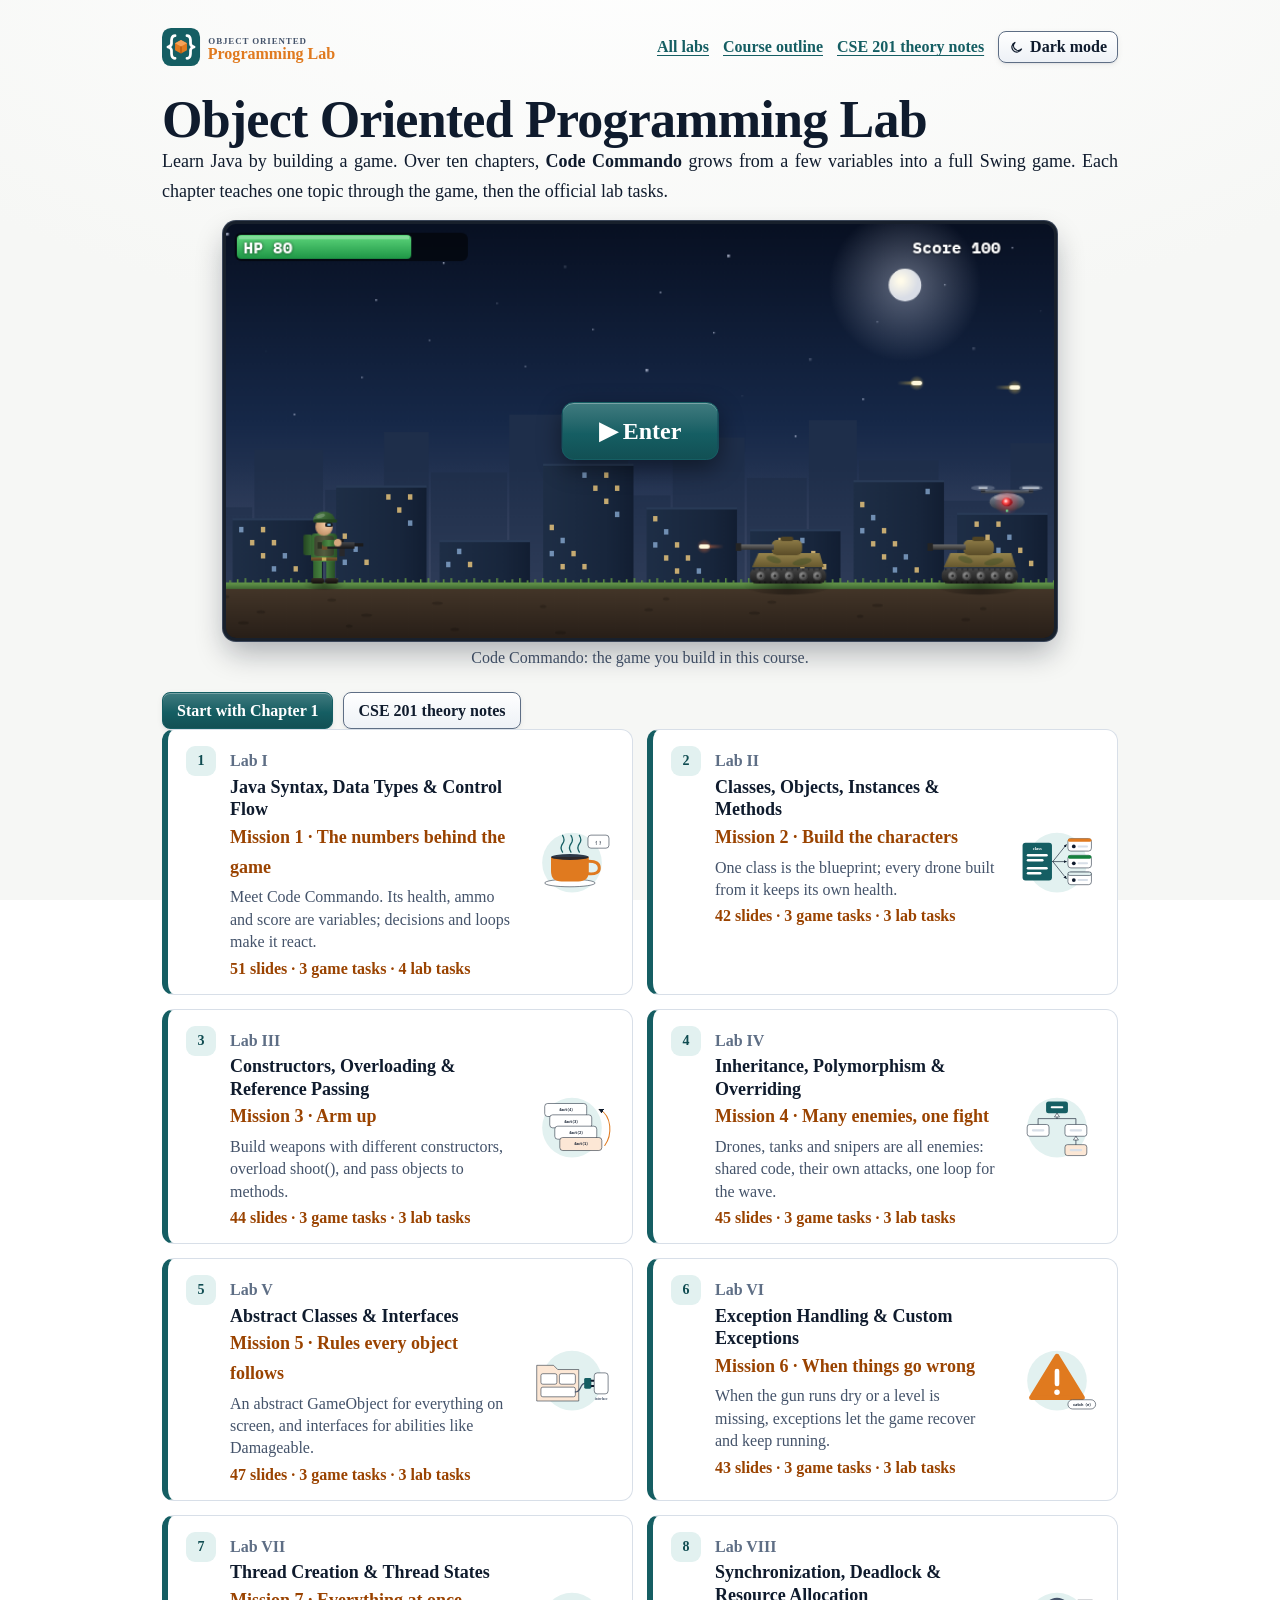
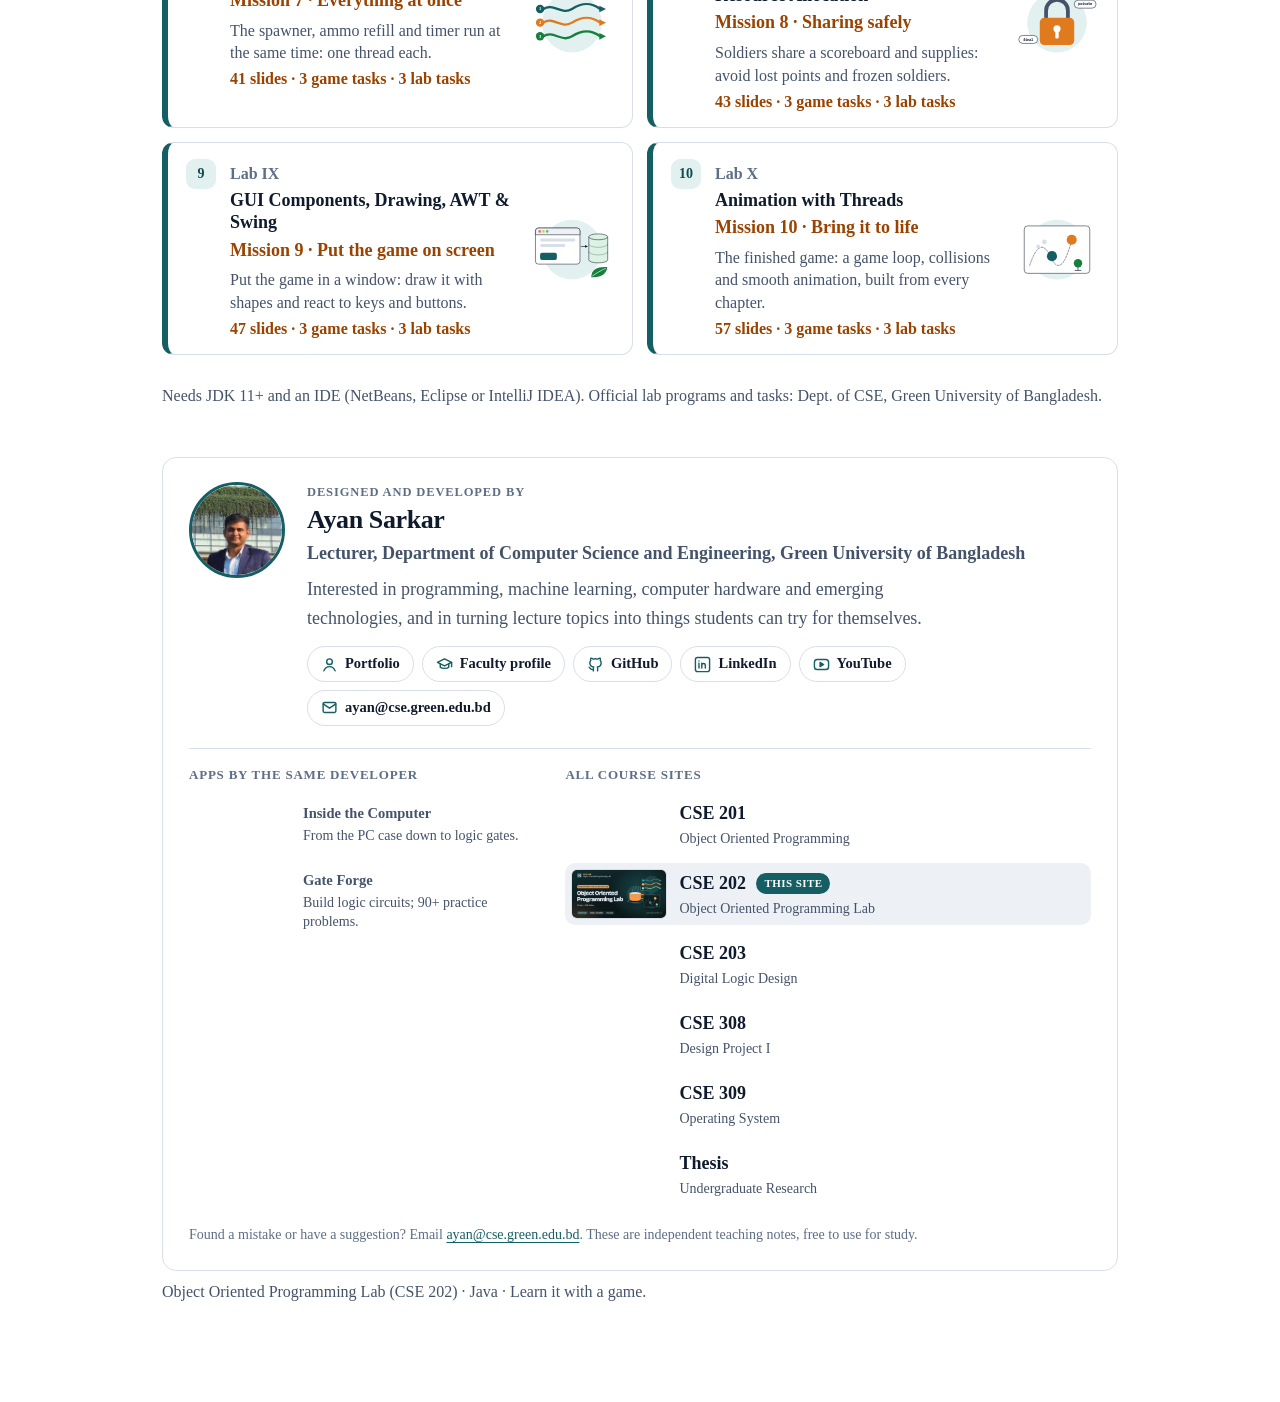
==== index.html @ c208b227 "Developer section: icons, site thumbnails, tidier course list Profile links get icons; apps and cour" ====
<!DOCTYPE html>
<html lang="en">
<head>
<meta charset="utf-8">
<meta name="viewport" content="width=device-width, initial-scale=1">
<meta name="description" content="Learn Java OOP by building a game. Ten CSE 202 lab chapters turn Code Commando, a small shooter, into classes and objects: inheritance with enemy types, abstract game objects, exceptions, threads, Swing drawing and animation, plus the official lab tasks.">
<meta name="keywords" content="java lab, oop lab, cse 202, green university, java game, learn oop with a game, threads, swing">
<meta name="author" content="Object Oriented Programming Lab Notes">
<meta name="robots" content="index, follow, max-image-preview:large">
<meta name="theme-color" content="#155E63">
<link rel="canonical" href="https://ayan-1829.github.io/CSE-202-Object-Oriented-Programming-Lab/index.html">
<link rel="icon" type="image/svg+xml" href="img/logo-mark.svg">
<link rel="icon" type="image/png" sizes="32x32" href="img/favicon-32.png">
<link rel="icon" type="image/png" sizes="16x16" href="img/favicon-16.png">
<link rel="apple-touch-icon" href="img/apple-touch-icon.png">
<link rel="manifest" href="site.webmanifest">
<meta property="og:type" content="website">
<meta property="og:site_name" content="Object Oriented Programming Lab (CSE 202)">
<meta property="og:title" content="Object Oriented Programming Lab (CSE 202) – Learn Java OOP by Building a Game">
<meta property="og:description" content="Learn Java OOP by building a game. Ten CSE 202 lab chapters turn Code Commando, a small shooter, into classes and objects: inheritance with enemy types, abstract game objects, exceptions, threads, Swing drawing and animation, plus the official lab tasks.">
<meta property="og:url" content="https://ayan-1829.github.io/CSE-202-Object-Oriented-Programming-Lab/index.html">
<meta property="og:locale" content="en_US">
<meta property="og:image" content="https://ayan-1829.github.io/CSE-202-Object-Oriented-Programming-Lab/img/og/home.png?v=2">
<meta property="og:image:type" content="image/png">
<meta property="og:image:width" content="1200">
<meta property="og:image:height" content="630">
<meta property="og:image:alt" content="Object Oriented Programming Lab (CSE 202): learn Java OOP by building a game">
<meta name="twitter:card" content="summary_large_image">
<meta name="twitter:title" content="Object Oriented Programming Lab (CSE 202) – Learn Java OOP by Building a Game">
<meta name="twitter:description" content="Learn Java OOP by building a game. Ten CSE 202 lab chapters turn Code Commando, a small shooter, into classes and objects: inheritance with enemy types, abstract game objects, exceptions, threads, Swing drawing and animation, plus the official lab tasks.">
<meta name="twitter:image" content="https://ayan-1829.github.io/CSE-202-Object-Oriented-Programming-Lab/img/og/home.png?v=2">
<meta name="twitter:image:alt" content="Object Oriented Programming Lab (CSE 202): learn Java OOP by building a game">
<script type="application/ld+json">{"@context": "https://schema.org", "@type": "Course", "name": "Object Oriented Programming Lab", "courseCode": "CSE 202", "description": "Learn Java OOP by building a game. Ten CSE 202 lab chapters turn Code Commando, a small shooter, into classes and objects: inheritance with enemy types, abstract game objects, exceptions, threads, Swing drawing and animation, plus the official lab tasks.", "url": "https://ayan-1829.github.io/CSE-202-Object-Oriented-Programming-Lab/", "image": "https://ayan-1829.github.io/CSE-202-Object-Oriented-Programming-Lab/img/og/home.png", "inLanguage": "en", "isAccessibleForFree": true, "provider": {"@type": "CollegeOrUniversity", "name": "Green University of Bangladesh"}}</script>
<title>Object Oriented Programming Lab (CSE 202) – Learn Java OOP by Building a Game</title>
<link rel="preconnect" href="https://fonts.googleapis.com">
<link rel="preconnect" href="https://fonts.gstatic.com" crossorigin>
<link href="https://fonts.googleapis.com/css2?family=IBM+Plex+Mono:wght@400;500;600&display=swap" rel="stylesheet">
<link rel="stylesheet" href="css/style.css">
<link rel="stylesheet" href="css/lab.css">
<link rel="stylesheet" href="css/game.css">
</head>
<body class="index-page">
<div class="page-simple">
<header class="site-header">
<a class="brand" href="index.html" aria-label="Object Oriented Programming Lab — home"><img src="img/logo.svg" alt="Object Oriented Programming Lab" width="250" height="47"></a>
<nav class="topnav" aria-label="Primary"><a href="index.html" aria-current="page">All labs</a><a href="course.html">Course outline</a><a href="https://ayan-1829.github.io/CSE-201-Object-Oriented-Programming/">CSE 201 theory notes</a><button type="button" class="btn sm" id="btn-theme" aria-pressed="false" aria-label="Toggle dark mode"><svg class="btn-ic" viewBox="0 0 24 24" fill="none" stroke-width="2" stroke-linecap="round" stroke-linejoin="round" aria-hidden="true"><path d="M20 14.5A8 8 0 1 1 9.5 4a6.5 6.5 0 0 0 10.5 10.5Z"></path></svg><span>Dark mode</span></button></nav>
</header>
<main>
<h1>Object Oriented Programming Lab</h1>
<p class="lead">Learn Java by building a game. Over ten chapters, <b>Code Commando</b> grows from a few variables into a full Swing game. Each chapter teaches one topic through the game, then the official lab tasks.</p>
<div class="g-hero" data-demo="g-hero" data-chapters="[{&quot;n&quot;: 1, &quot;title&quot;: &quot;Java Syntax, Data Types &amp; Control Flow&quot;, &quot;url&quot;: &quot;labs/01-java-basics.html&quot;}, {&quot;n&quot;: 2, &quot;title&quot;: &quot;Classes, Objects, Instances &amp; Methods&quot;, &quot;url&quot;: &quot;labs/02-classes-and-objects.html&quot;}, {&quot;n&quot;: 3, &quot;title&quot;: &quot;Constructors, Overloading &amp; Reference Passing&quot;, &quot;url&quot;: &quot;labs/03-constructors-overloading.html&quot;}, {&quot;n&quot;: 4, &quot;title&quot;: &quot;Inheritance, Polymorphism &amp; Overriding&quot;, &quot;url&quot;: &quot;labs/04-inheritance-polymorphism.html&quot;}, {&quot;n&quot;: 5, &quot;title&quot;: &quot;Abstract Classes &amp; Interfaces&quot;, &quot;url&quot;: &quot;labs/05-abstract-classes-interfaces.html&quot;}, {&quot;n&quot;: 6, &quot;title&quot;: &quot;Exception Handling &amp; Custom Exceptions&quot;, &quot;url&quot;: &quot;labs/06-exception-handling.html&quot;}, {&quot;n&quot;: 7, &quot;title&quot;: &quot;Thread Creation &amp; Thread States&quot;, &quot;url&quot;: &quot;labs/07-threads.html&quot;}, {&quot;n&quot;: 8, &quot;title&quot;: &quot;Synchronization, Deadlock &amp; Resource Allocation&quot;, &quot;url&quot;: &quot;labs/08-synchronization-deadlock.html&quot;}, {&quot;n&quot;: 9, &quot;title&quot;: &quot;GUI Components, Drawing, AWT &amp; Swing&quot;, &quot;url&quot;: &quot;labs/09-gui-swing.html&quot;}, {&quot;n&quot;: 10, &quot;title&quot;: &quot;Animation with Threads&quot;, &quot;url&quot;: &quot;labs/10-animation.html&quot;}]"></div>
<div class="toolbar-links"><a class="btn pri" href="labs/01-java-basics.html">Start with Chapter 1</a><a class="btn" href="https://ayan-1829.github.io/CSE-201-Object-Oriented-Programming/">CSE 201 theory notes</a></div>
<ul class="tlist"><li><a href="labs/01-java-basics.html"><span class="badge">1</span><span><span class="lec">Lab I</span><b>Java Syntax, Data Types &amp; Control Flow</b><span class="g-cardmission">Mission 1 · The numbers behind the game</span><span class="d">Meet Code Commando. Its health, ammo and score are variables; decisions and loops make it react.</span><span class="m">51 slides · 3 game tasks · 4 lab tasks</span></span><span class="tart" data-art="1" aria-hidden="true"></span></a></li><li><a href="labs/02-classes-and-objects.html"><span class="badge">2</span><span><span class="lec">Lab II</span><b>Classes, Objects, Instances &amp; Methods</b><span class="g-cardmission">Mission 2 · Build the characters</span><span class="d">One class is the blueprint; every drone built from it keeps its own health.</span><span class="m">42 slides · 3 game tasks · 3 lab tasks</span></span><span class="tart" data-art="4" aria-hidden="true"></span></a></li><li><a href="labs/03-constructors-overloading.html"><span class="badge">3</span><span><span class="lec">Lab III</span><b>Constructors, Overloading &amp; Reference Passing</b><span class="g-cardmission">Mission 3 · Arm up</span><span class="d">Build weapons with different constructors, overload shoot(), and pass objects to methods.</span><span class="m">44 slides · 3 game tasks · 3 lab tasks</span></span><span class="tart" data-art="5" aria-hidden="true"></span></a></li><li><a href="labs/04-inheritance-polymorphism.html"><span class="badge">4</span><span><span class="lec">Lab IV</span><b>Inheritance, Polymorphism &amp; Overriding</b><span class="g-cardmission">Mission 4 · Many enemies, one fight</span><span class="d">Drones, tanks and snipers are all enemies: shared code, their own attacks, one loop for the wave.</span><span class="m">45 slides · 3 game tasks · 3 lab tasks</span></span><span class="tart" data-art="7" aria-hidden="true"></span></a></li><li><a href="labs/05-abstract-classes-interfaces.html"><span class="badge">5</span><span><span class="lec">Lab V</span><b>Abstract Classes &amp; Interfaces</b><span class="g-cardmission">Mission 5 · Rules every object follows</span><span class="d">An abstract GameObject for everything on screen, and interfaces for abilities like Damageable.</span><span class="m">47 slides · 3 game tasks · 3 lab tasks</span></span><span class="tart" data-art="9" aria-hidden="true"></span></a></li><li><a href="labs/06-exception-handling.html"><span class="badge">6</span><span><span class="lec">Lab VI</span><b>Exception Handling &amp; Custom Exceptions</b><span class="g-cardmission">Mission 6 · When things go wrong</span><span class="d">When the gun runs dry or a level is missing, exceptions let the game recover and keep running.</span><span class="m">43 slides · 3 game tasks · 3 lab tasks</span></span><span class="tart" data-art="10" aria-hidden="true"></span></a></li><li><a href="labs/07-threads.html"><span class="badge">7</span><span><span class="lec">Lab VII</span><b>Thread Creation &amp; Thread States</b><span class="g-cardmission">Mission 7 · Everything at once</span><span class="d">The spawner, ammo refill and timer run at the same time: one thread each.</span><span class="m">41 slides · 3 game tasks · 3 lab tasks</span></span><span class="tart" data-art="11" aria-hidden="true"></span></a></li><li><a href="labs/08-synchronization-deadlock.html"><span class="badge">8</span><span><span class="lec">Lab VIII</span><b>Synchronization, Deadlock &amp; Resource Allocation</b><span class="g-cardmission">Mission 8 · Sharing safely</span><span class="d">Soldiers share a scoreboard and supplies: avoid lost points and frozen soldiers.</span><span class="m">43 slides · 3 game tasks · 3 lab tasks</span></span><span class="tart" data-art="6" aria-hidden="true"></span></a></li><li><a href="labs/09-gui-swing.html"><span class="badge">9</span><span><span class="lec">Lab IX</span><b>GUI Components, Drawing, AWT &amp; Swing</b><span class="g-cardmission">Mission 9 · Put the game on screen</span><span class="d">Put the game in a window: draw it with shapes and react to keys and buttons.</span><span class="m">47 slides · 3 game tasks · 3 lab tasks</span></span><span class="tart" data-art="13" aria-hidden="true"></span></a></li><li><a href="labs/10-animation.html"><span class="badge">10</span><span><span class="lec">Lab X</span><b>Animation with Threads</b><span class="g-cardmission">Mission 10 · Bring it to life</span><span class="d">The finished game: a game loop, collisions and smooth animation, built from every chapter.</span><span class="m">57 slides · 3 game tasks · 3 lab tasks</span></span><span class="tart" data-art="14" aria-hidden="true"></span></a></li></ul>
<p class="small muted" style="margin-top:28px">Needs JDK 11+ and an IDE (NetBeans, Eclipse or IntelliJ IDEA). Official lab programs and tasks: Dept. of CSE, Green University of Bangladesh.</p>
</main>
<!-- developer -->
<section class="devcard" aria-labelledby="dev-name">
<style>
.devcard .dev-links a{display:inline-flex;align-items:center;gap:7px}
.devcard .dev-links svg{flex:none;color:var(--ac)}
.devcard .dev-cols{grid-template-columns:minmax(0,.8fr) minmax(0,1.2fr)}
.devcard .dev-apps,.devcard .dev-courses{list-style:none;padding:0;margin:0;display:grid;gap:8px}
.devcard .dev-apps li,.devcard .dev-courses li{margin:0}
.devcard .dev-item{display:flex;align-items:center;gap:12px;padding:6px;border-radius:10px;text-decoration:none;color:var(--ink)}
.devcard a.dev-item:hover,.devcard a.dev-item:focus-visible{background:var(--sheet-2)}
.devcard .dev-thumb{flex:none;width:96px;height:50px;object-fit:cover;border-radius:6px;border:1px solid var(--line);background:var(--sheet-2)}
.devcard .dev-txt{min-width:0;display:flex;flex-direction:column;gap:1px}
.devcard .dev-txt b{white-space:nowrap}
.devcard .dev-txt span{color:var(--ink-2);font-size:14px;line-height:1.35}
.devcard .dev-here{background:var(--sheet-2)}
.devcard .dev-txt .dev-tag{display:inline-block;white-space:nowrap;vertical-align:2px;margin-left:6px;color:#fff;font-size:11px;line-height:1.5}
@media (max-width:720px){.devcard .dev-cols{grid-template-columns:1fr}.devcard .dev-txt b{white-space:normal}}
</style>
<div class="dev-top"><img class="dev-photo" src="img/developer.jpg" alt="Ayan Sarkar" width="96" height="96" loading="lazy">
<div class="dev-id"><p class="dev-k">Designed and developed by</p><h2 id="dev-name">Ayan Sarkar</h2><p class="dev-role">Lecturer, Department of Computer Science and Engineering, Green University of Bangladesh</p><p class="dev-about">Interested in programming, machine learning, computer hardware and emerging technologies, and in turning lecture topics into things students can try for themselves.</p>
<nav class="dev-links" aria-label="Developer links"><a href="https://ayan-1829.github.io/" target="_blank" rel="noopener"><svg viewBox="0 0 24 24" width="17" height="17" aria-hidden="true" fill="none" stroke="currentColor" stroke-width="2" stroke-linecap="round" stroke-linejoin="round"><circle cx="12" cy="8" r="4"/><path d="M4 21c1.5-4 4.5-6 8-6s6.5 2 8 6"/></svg><span>Portfolio</span></a><a href="https://cse.green.edu.bd/faculties/mr-ayan-sarkar" target="_blank" rel="noopener"><svg viewBox="0 0 24 24" width="17" height="17" aria-hidden="true" fill="none" stroke="currentColor" stroke-width="2" stroke-linecap="round" stroke-linejoin="round"><path d="M2 9l10-5 10 5-10 5z"/><path d="M6 11v5c2 2 10 2 12 0v-5"/><path d="M22 9v6"/></svg><span>Faculty profile</span></a><a href="https://github.com/Ayan-1829" target="_blank" rel="noopener"><svg viewBox="0 0 24 24" width="17" height="17" aria-hidden="true" fill="none" stroke="currentColor" stroke-width="2" stroke-linecap="round" stroke-linejoin="round"><path d="M9 19c-4.5 1.5-4.5-2.5-6-3m12 5v-3.5c0-1 .1-1.4-.5-2 2.8-.3 5.5-1.4 5.5-6a4.6 4.6 0 0 0-1.3-3.2 4.2 4.2 0 0 0-.1-3.2s-1.1-.3-3.5 1.3a12 12 0 0 0-6.2 0C6.5 2.8 5.4 3.1 5.4 3.1a4.2 4.2 0 0 0-.1 3.2A4.6 4.6 0 0 0 4 9.5c0 4.6 2.7 5.7 5.5 6-.6.6-.6 1.2-.5 2V21"/></svg><span>GitHub</span></a><a href="https://www.linkedin.com/in/ayansarkar1829" target="_blank" rel="noopener"><svg viewBox="0 0 24 24" width="17" height="17" aria-hidden="true" fill="none" stroke="currentColor" stroke-width="2" stroke-linecap="round" stroke-linejoin="round"><rect x="2" y="2" width="20" height="20" rx="3"/><path d="M7 10v7M7 7v.01M11 17v-4a2.5 2.5 0 0 1 5 0v4M11 10v7"/></svg><span>LinkedIn</span></a><a href="https://www.youtube.com/@ayansarkar1829" target="_blank" rel="noopener"><svg viewBox="0 0 24 24" width="17" height="17" aria-hidden="true" fill="none" stroke="currentColor" stroke-width="2" stroke-linecap="round" stroke-linejoin="round"><rect x="2" y="5" width="20" height="14" rx="4"/><path d="M10 9l5 3-5 3z" fill="currentColor"/></svg><span>YouTube</span></a><a href="mailto:ayan@cse.green.edu.bd"><svg viewBox="0 0 24 24" width="17" height="17" aria-hidden="true" fill="none" stroke="currentColor" stroke-width="2" stroke-linecap="round" stroke-linejoin="round"><rect x="3" y="5" width="18" height="14" rx="2"/><path d="M3 7l9 6 9-6"/></svg><span>ayan@cse.green.edu.bd</span></a></nav></div></div>
<div class="dev-cols"><div><h3>Apps by the same developer</h3><ul class="dev-apps"><li><a class="dev-item" href="https://ayan-1829.github.io/inside-the-computer/" target="_blank" rel="noopener"><img class="dev-thumb" src="https://ayan-1829.github.io/inside-the-computer/og-image.png" alt="" width="96" height="50" loading="lazy" onerror="this.style.visibility='hidden'"><span class="dev-txt"><b>Inside the Computer</b><span>From the PC case down to logic gates.</span></span></a></li><li><a class="dev-item" href="https://gate-forge.netlify.app/" target="_blank" rel="noopener"><img class="dev-thumb" src="https://gate-forge.netlify.app/og-image.png" alt="" width="96" height="50" loading="lazy" onerror="this.style.visibility='hidden'"><span class="dev-txt"><b>Gate Forge</b><span>Build logic circuits; 90+ practice problems.</span></span></a></li></ul></div>
<div><h3>All course sites</h3><ul class="dev-courses"><li><a class="dev-item" href="https://ayan-1829.github.io/CSE-201-Object-Oriented-Programming/"><img class="dev-thumb" src="https://ayan-1829.github.io/CSE-201-Object-Oriented-Programming/img/og/home.png" alt="" width="96" height="50" loading="lazy" onerror="this.style.visibility='hidden'"><span class="dev-txt"><b>CSE 201</b><span>Object Oriented Programming</span></span></a></li><li><div class="dev-item dev-here"><img class="dev-thumb" src="https://ayan-1829.github.io/CSE-202-Object-Oriented-Programming-Lab/img/og/home.png" alt="" width="96" height="50" loading="lazy" onerror="this.style.visibility='hidden'"><span class="dev-txt"><b>CSE 202 <span class="dev-tag">this site</span></b><span>Object Oriented Programming Lab</span></span></div></li><li><a class="dev-item" href="https://ayan-1829.github.io/CSE-203-Digital-Logic-Design/"><img class="dev-thumb" src="https://ayan-1829.github.io/CSE-203-Digital-Logic-Design/img/og/home.png" alt="" width="96" height="50" loading="lazy" onerror="this.style.visibility='hidden'"><span class="dev-txt"><b>CSE 203</b><span>Digital Logic Design</span></span></a></li><li><a class="dev-item" href="https://ayan-1829.github.io/CSE-308-Design-Project-I/"><img class="dev-thumb" src="https://ayan-1829.github.io/CSE-308-Design-Project-I/img/og/home.png" alt="" width="96" height="50" loading="lazy" onerror="this.style.visibility='hidden'"><span class="dev-txt"><b>CSE 308</b><span>Design Project I</span></span></a></li><li><a class="dev-item" href="https://ayan-1829.github.io/CSE-309-Operating-System/"><img class="dev-thumb" src="https://ayan-1829.github.io/CSE-309-Operating-System/img/og/home.png" alt="" width="96" height="50" loading="lazy" onerror="this.style.visibility='hidden'"><span class="dev-txt"><b>CSE 309</b><span>Operating System</span></span></a></li><li><a class="dev-item" href="https://ayan-1829.github.io/Thesis/"><img class="dev-thumb" src="https://ayan-1829.github.io/Thesis/img/og/home.png" alt="" width="96" height="50" loading="lazy" onerror="this.style.visibility='hidden'"><span class="dev-txt"><b>Thesis</b><span>Undergraduate Research</span></span></a></li></ul></div></div>
<p class="dev-note">Found a mistake or have a suggestion? Email <a href="mailto:ayan@cse.green.edu.bd?subject=Course%20site%20feedback">ayan@cse.green.edu.bd</a>. These are independent teaching notes, free to use for study.</p>
</section>
<!-- /developer -->
<footer class="site-foot small muted"><p>Object Oriented Programming Lab (CSE 202) · Java · Learn it with a game.</p></footer>
</div>
<script src="js/core.js"></script>
<script src="js/art.js"></script>
<script src="js/java.js"></script>
<script src="js/demos-basics.js"></script>
<script src="js/game-core.js"></script>
<script src="js/game-scenes-a.js"></script>
<script src="js/game-scenes-b.js"></script>
<script src="js/game-scenes-c.js"></script>
<script>document.querySelectorAll('[data-demo]').forEach(function (ph) { try { DEMOS[ph.getAttribute('data-demo')](ph); } catch (e) { /* the page works without the scene */ } });</script>
<script src="js/analytics.js"
        data-endpoint="https://analytics-proxy.ayansarkar1829.workers.dev"
        data-project="CSE-202 OOP Lab"></script>
<script src="js/course-events.js"></script>
</body>
</html>
---- css/style.css ----
:root{
  box-sizing:border-box;
  padding-top:env(safe-area-inset-top,0px);
  padding-bottom:env(safe-area-inset-bottom,0px);
  --paper:#F6F7F5; --sheet:#FFFFFF; --sheet-2:#EDF1F6; --line:#D8DFE8; --grid:rgba(15,42,74,.05);
  --ink:#0F1B2D; --ink-2:#44536A; --ink-3:#5E6E85;
  --blue:#155E63; --blue-2:#0E4448; --blue-soft:#DDF0EF; --on-ink:#FFFFFF;
  --hi:#1F7A80; --lo:#8D9AAD;
  --mark:#E8892F; --mark-soft:#FCE6CF; --ok:#15803D; --ok-soft:#DCF3E4; --bad:#A64B00; --bad-soft:#FDEBD0;
  --ac:#155E63; --ac-soft:#E2F1F0; --ac-ink:#0F4C51;
  --accent:#E07A1F; --accent-ink:#9A4300; --accent-soft:#FCE7D5;
  --f-head:Georgia,'Times New Roman',Times,serif;
  --f-body:Georgia,'Times New Roman',Times,serif;
  --f-mono:'IBM Plex Mono',ui-monospace,Menlo,Consolas,monospace;
  --f-accessible:Georgia,'Times New Roman',Times,serif;
  --text-body:18px; --text-small:16px; --text-control:16px; --text-slide:clamp(20px,1.6vw,25px);
}
@media (prefers-color-scheme: dark){
  :root:not([data-theme="light"]){
    --paper:#0B1618; --sheet:#101F22; --sheet-2:#16292D; --line:#24403F; --grid:rgba(124,207,208,.05);
    --ink:#E7EDF7; --ink-2:#A9B7CC; --ink-3:#8494AD;
    --blue:#7CCFD0; --blue-2:#A8E2E2; --blue-soft:#123A3D; --on-ink:#0B1618;
    --hi:#4FB3B5; --lo:#5B6B85;
    --mark:#F29A50; --mark-soft:rgba(242,154,80,.22); --ok:#6BD49A; --ok-soft:rgba(107,212,154,.14); --bad:#F6A65B; --bad-soft:rgba(246,166,91,.16);
    --ac:#2A8C91; --ac-soft:rgba(124,207,208,.13); --ac-ink:#8FDCDD;
    --accent:#F29A50; --accent-ink:#F6B77E; --accent-soft:rgba(242,154,80,.16);
  }
}
:root[data-theme="dark"]{
  --paper:#0B1618; --sheet:#101F22; --sheet-2:#16292D; --line:#24403F; --grid:rgba(124,207,208,.05);
  --ink:#E7EDF7; --ink-2:#A9B7CC; --ink-3:#8494AD;
  --blue:#7CCFD0; --blue-2:#A8E2E2; --blue-soft:#123A3D; --on-ink:#0B1618;
  --hi:#4FB3B5; --lo:#5B6B85;
  --mark:#F29A50; --mark-soft:rgba(242,154,80,.22); --ok:#6BD49A; --ok-soft:rgba(107,212,154,.14); --bad:#F6A65B; --bad-soft:rgba(246,166,91,.16);
  --ac:#2A8C91; --ac-soft:rgba(124,207,208,.13); --ac-ink:#8FDCDD;
  --accent:#F29A50; --accent-ink:#F6B77E; --accent-soft:rgba(242,154,80,.16);
}

*,*::before,*::after{box-sizing:border-box}
html{-webkit-text-size-adjust:100%;scroll-padding-top:calc(76px + env(safe-area-inset-top,0px));scroll-behavior:smooth}
@media (prefers-reduced-motion:reduce){html{scroll-behavior:auto}*{transition:none!important;animation:none!important}}
body{margin:0;background-color:var(--paper);
  background-image:linear-gradient(var(--grid) 1px,transparent 1px),linear-gradient(90deg,var(--grid) 1px,transparent 1px);
  background-size:24px 24px;color:var(--ink);font:400 17px/1.65 var(--f-body);min-height:100%}
h1,h2,h3,h4{font-family:var(--f-head);color:var(--ink);margin:0;letter-spacing:-.015em}
h1{font-size:clamp(32px,4.6vw,52px);line-height:1.06;font-weight:700}
h2{font-size:clamp(24px,3vw,31px);line-height:1.15;font-weight:700}
h3{font-size:20px;line-height:1.25;font-weight:650;margin:0 0 6px}
h4{font-size:16px;font-weight:650;margin:0 0 4px}
p{margin:0 0 1em;text-align:justify;text-justify:inter-word}
a{color:var(--blue);text-underline-offset:3px}
a:hover{color:var(--blue-2)}
:focus-visible{outline:3px solid var(--blue);outline-offset:2px;border-radius:3px}
button{font-family:inherit}

/* ---------- controls ---------- */
.btn{display:inline-flex;align-items:center;justify-content:center;gap:6px;font:600 14px/1.1 var(--f-head);padding:9px 14px;border-radius:4px;border:1.5px solid var(--ink);background:var(--sheet);color:var(--ink);cursor:pointer;text-decoration:none;white-space:nowrap}
.btn:hover{background:var(--sheet-2);color:var(--ink)}
.btn.pri{background:var(--ink);color:var(--on-ink)}
.btn.pri:hover{background:var(--blue-2);color:#fff;border-color:var(--blue-2)}
.btn.sm{padding:6px 10px;font-size:13px}
.btn-ic{width:15px;height:15px;flex:none;stroke:currentColor}
.btn.on{background:var(--blue-soft);border-color:var(--blue);color:var(--blue-2)}
.btn[disabled]{opacity:.45;cursor:not-allowed}
.row{display:flex;flex-wrap:wrap;gap:10px;align-items:center}
.row.tight{gap:6px}
.gap{margin-top:14px}
.seg{display:inline-flex;border:1.5px solid var(--ink);border-radius:4px;overflow:hidden;background:var(--sheet);flex-wrap:wrap}
.seg button{border:0;background:transparent;color:var(--ink);font:600 13.5px var(--f-head);padding:7px 12px;cursor:pointer;border-right:1px solid var(--line)}
.seg button:last-child{border-right:0}
.seg button:hover{background:var(--sheet-2)}
.seg button.on{background:var(--ink);color:var(--on-ink)}
input[type=text],input[type=number],select,textarea{font:500 15px var(--f-mono);color:var(--ink);background:var(--sheet);border:1.5px solid var(--ink);border-radius:4px;padding:7px 10px;min-width:0}
select{font-family:var(--f-head);font-weight:600;font-size:14px}
input[type=range]{accent-color:var(--blue);vertical-align:middle}
label.fld{display:inline-flex;flex-direction:column;gap:3px;font:600 13px var(--f-head);color:var(--ink-2)}
.tsw{display:inline-flex;align-items:center;gap:8px;border:0;background:none;padding:2px;cursor:pointer;color:var(--ink);font:600 15px var(--f-head)}
.tsw .track{width:40px;height:22px;border-radius:11px;background:var(--lo);position:relative;transition:background .12s;border:1.5px solid var(--ink)}
.tsw .knob{position:absolute;top:2px;left:2px;width:15px;height:15px;border-radius:50%;background:#fff;border:1.5px solid var(--ink);transition:left .12s}
.tsw.on .track{background:var(--hi)}
.tsw.on .knob{left:20px}
.tsw .val{font:600 14px var(--f-mono);min-width:1ch}

.panel{background:var(--sheet);border:1px solid var(--line);border-radius:10px;padding:16px 18px}
.demo{background:var(--sheet);border:1.5px solid var(--ink);border-radius:8px;padding:18px;box-shadow:4px 4px 0 var(--line)}
.demo h3{margin-bottom:10px}
.demo .sub{color:var(--ink-2);font:500 14px/1.45 var(--f-head);margin:0 0 12px;max-width:none;text-align:justify;text-justify:inter-word}
.out{font:500 15px/1.5 var(--f-mono);background:var(--sheet-2);border:1px solid var(--line);border-radius:4px;padding:8px 12px;overflow-x:auto}
.out b{color:var(--blue-2)}
.note{border-left:4px solid var(--mark);background:var(--sheet-2);padding:10px 14px;margin:14px 0;font-size:15.5px;max-width:70ch}
.tabs{display:flex;flex-wrap:wrap;gap:4px;margin-bottom:14px;border-bottom:1.5px solid var(--ink)}
.tabs button{border:1.5px solid transparent;border-bottom:0;background:transparent;font:600 14px var(--f-head);color:var(--ink-2);padding:8px 14px;border-radius:5px 5px 0 0;cursor:pointer;margin-bottom:-1.5px}
.tabs button.on{background:var(--sheet);border-color:var(--ink);color:var(--ink)}
.scrollx{overflow-x:auto;max-width:100%}
table.tt{border-collapse:collapse;font:500 14px var(--f-mono)}
table.tt th,table.tt td{border:1px solid var(--line);padding:4px 10px;text-align:center}
table.tt th{background:var(--sheet-2);font-weight:600}
table.tt tr.act td{background:var(--mark-soft);font-weight:600}
table.tt td.hl{background:var(--blue-soft);color:var(--ac-ink);font-weight:600}
table.doc{border-collapse:collapse;width:100%;max-width:100%;font:500 15px/1.45 var(--f-head)}
table.doc th,table.doc td{border-bottom:1px solid var(--line);padding:8px 10px;text-align:left;vertical-align:top;overflow-wrap:anywhere}
table.doc th{font-weight:650;color:var(--ink-2);border-bottom:1.5px solid var(--ink)}
table.doc td.m{font-family:var(--f-mono);font-size:14px}
.steps li{margin-bottom:5px}

/* ---------- chapter ---------- */
.chhead{padding-bottom:6px}
.chnumber{font:600 14px var(--f-head);color:var(--ink-3);margin-bottom:6px}
.chhead .lead{margin:14px 0 18px}
.chstrip{display:flex;flex-wrap:wrap;gap:6px;margin:6px 0 18px}
.chstrip a{font:600 13.5px var(--f-head);padding:5px 11px;border:1.5px solid var(--ink);border-radius:3px;text-decoration:none;color:var(--ink);background:var(--sheet)}
.chstrip a:hover{background:var(--ink);color:var(--on-ink)}
details.covers{max-width:900px;margin-top:6px}
details.covers summary{cursor:pointer;font:600 14.5px var(--f-head);color:var(--blue-2)}
details.covers ul{columns:2;column-gap:28px;margin:10px 0 0;padding-left:20px;font:450 14.5px/1.5 var(--f-head);color:var(--ink-2)}
@media (max-width:640px){details.covers ul{columns:1}}
.concept{margin:0 0 30px;max-width:70ch}
.concept h3{margin-bottom:8px}
.concept ul,.concept ol{padding-left:22px;margin:0 0 1em}
.concept li{margin-bottom:.3em}
.concept table{margin:6px 0 14px}
.formula{font:500 15.5px/1.6 var(--f-mono);background:var(--sheet-2);border:1px solid var(--line);border-radius:4px;padding:8px 12px;margin:8px 0 14px;overflow-x:auto}
.fig{box-sizing:border-box;width:100%;min-width:0;margin:14px 0 22px;padding:14px;background:var(--sheet);border:1px solid var(--line);border-radius:8px;max-width:100%;overflow-x:auto}
.fig figcaption{font:450 13.5px var(--f-head);color:var(--ink-2);margin-top:8px}
.flow{display:flex;flex-wrap:wrap;align-items:center;gap:6px}
.flow span{min-width:0;max-width:100%;overflow-wrap:anywhere;white-space:normal;border:1.5px solid var(--ink);background:var(--sheet-2);padding:8px 12px;border-radius:3px;font:600 14.5px var(--f-head)}
.flow i{font-style:normal;color:var(--ink-3);font-weight:700}
.ex{border:1px solid var(--line);background:var(--sheet);border-radius:8px;padding:14px 18px;margin-bottom:14px}
.ex .qq{font:600 16px/1.4 var(--f-head);margin-bottom:6px}
.ex ol,.ex ul{margin:6px 0 0;padding-left:22px}
.ex li{margin-bottom:3px}
details.reveal{margin-top:8px}
details.reveal summary{cursor:pointer;font:600 14px var(--f-head);color:var(--blue-2)}
details.reveal .ans{margin-top:6px;padding:8px 12px;background:var(--sheet-2);border-left:4px solid var(--hi);font-size:16px}
.sumlist{max-width:70ch;padding-left:22px}
.sumlist li{margin-bottom:.4em}
.pn{display:flex;justify-content:space-between;gap:12px;margin-top:56px;flex-wrap:wrap}
.donebar{display:flex;align-items:center;gap:12px;flex-wrap:wrap;margin-top:34px;padding:14px 16px;border:1.5px solid var(--ink);border-radius:8px;background:var(--sheet)}

/* ---------- quiz ---------- */
.qhead{display:flex;justify-content:space-between;font:600 14px var(--f-head);color:var(--ink-2);margin-bottom:8px}
.qtext{font:600 19px/1.4 var(--f-head);margin-bottom:12px}
.qopt{display:block;width:100%;text-align:left;padding:10px 14px;margin-bottom:8px;border:1.5px solid var(--ink);border-radius:4px;background:var(--sheet);color:var(--ink);font:500 16px/1.4 var(--f-body);cursor:pointer}
.qopt:hover:not([disabled]){background:var(--sheet-2)}
.qopt.right{background:var(--ok-soft);border-color:var(--ok)}
.qopt.wrong{background:var(--bad-soft);border-color:var(--bad)}
.qwhy{margin:10px 0;padding:10px 12px;border-left:4px solid var(--hi);background:var(--sheet-2);font-size:15.5px}
.score{font:700 34px var(--f-head)}
.qlist{display:grid;grid-template-columns:repeat(auto-fill,minmax(230px,1fr));gap:0}
.qlist a{display:block;padding:12px 14px;border:1.5px solid var(--ink);margin:0 -1.5px -1.5px 0;background:var(--sheet);text-decoration:none;color:var(--ink);font:600 15px var(--f-head)}
.qlist a:hover{background:var(--sheet-2)}
.qlist small{display:block;font:450 13px var(--f-head);color:var(--ink-2)}


.knob{stroke:var(--ink);stroke-width:1.6}
.ok{color:var(--ok);font-weight:600}
.bad{color:var(--bad);font-weight:600}
.muted{color:var(--ink-2)}
.small{font-size:14px}
.sr{position:absolute;left:-9999px}
.refsec{margin-bottom:34px;max-width:900px}
.refsec h3{margin-bottom:8px}
.chk-list{list-style:none;padding:0;margin:8px 0}
.chk-list li{display:flex;gap:10px;align-items:flex-start;margin-bottom:6px;font:500 15.5px/1.45 var(--f-head)}
.chk-list input{margin-top:5px;accent-color:var(--blue);width:17px;height:17px}
.proj{margin-bottom:26px;border:1.5px solid var(--ink);border-radius:8px;background:var(--sheet);padding:16px 18px;max-width:920px}
.prg td{padding:8px 10px}


[tabindex="-1"]:focus{outline:none}

/* ===================== theme: teal + coffee orange on neutral ===================== */
body{background-image:none}
.iconbtn{border-width:1px;border-radius:8px}
.hl{background:linear-gradient(transparent 62%,var(--accent-soft) 62%);color:inherit;box-shadow:inset 0 -3px 0 var(--accent);background:none;padding:0 .06em}

.btn{border-width:1px;border-radius:8px;border-color:var(--ink-3)}
.btn:hover{border-color:var(--ac);color:var(--ac-ink);background:var(--ac-soft)}
.btn.pri{background:var(--ac);border-color:var(--ac);color:#fff}
.btn.pri:hover{background:var(--ac);border-color:var(--ac);color:#fff;filter:brightness(1.18)}
.btn.on{background:var(--ac-soft);border-color:var(--ac);color:var(--ac-ink)}
.seg{border-width:1px;border-color:var(--ink-3);border-radius:8px}
.seg button.on{background:var(--ac);color:#fff}
.tabs{border-bottom-width:1px;border-color:var(--line)}
.tabs button.on{border-color:var(--line);border-bottom-color:var(--sheet);border-top:3px solid var(--accent);color:var(--ac-ink)}
input[type=text],input[type=number],select,textarea{border-width:1px;border-color:var(--ink-3);border-radius:8px}
.tsw .track{border-width:1px}

.demo{border:1px solid var(--line);border-top:4px solid var(--ac);border-radius:12px;box-shadow:none}
.demo h3{color:var(--ac-ink)}
.panel,.ex,.proj{border-radius:12px}
.ex{border-left:4px solid var(--ac)}
.note{border-left-color:var(--accent);border-radius:0 8px 8px 0}
.out{border-radius:8px}
.out b{color:var(--ac-ink)}
.sec>h2{display:flex;align-items:center;gap:12px}
.sec>h2::before{content:"";flex:none;width:7px;height:26px;border-radius:4px;background:var(--accent)}
.concept h3{color:var(--ac-ink)}
.concept .formula{border-left:4px solid var(--ac)}
details.reveal summary{color:var(--ac-ink)}
details.reveal .ans{border-left-color:var(--accent)}
.sumlist li::marker{color:var(--accent-ink);font-weight:700}
table.doc th{border-bottom-color:var(--ac);color:var(--ac-ink)}
table.tt th{background:var(--ac-soft)}

.badge{display:inline-grid;place-items:center;width:30px;height:30px;flex:none;border-radius:9px;background:var(--ac-soft);color:var(--ac-ink);font:700 14px var(--f-head)}
.badge.big{width:44px;height:44px;border-radius:13px;font-size:20px;background:var(--ac);color:#fff}
.chhead{background:var(--ac-soft);border-radius:18px;padding:22px 26px 20px;border:1px solid var(--line)}
.chtop{display:flex;align-items:center;gap:12px;margin-bottom:10px}
.chnumber{margin:0;font:600 14px var(--f-head);color:var(--ac-ink)}
.chhead .lead{margin:12px 0 16px}
.chstrip a{border-width:1px;border-color:var(--ac);color:var(--ac-ink);border-radius:99px;background:var(--sheet)}
.chstrip a:hover{background:var(--ac);color:#fff}
details.covers summary{color:var(--ac-ink)}
.donebar{border:1px solid var(--line);border-left:6px solid var(--accent);border-radius:12px}
.hook{background:var(--accent-soft);border:1px solid var(--line);border-left:6px solid var(--accent);border-radius:14px;padding:20px 24px}
.hook .q{font:700 clamp(19px,2.1vw,25px)/1.4 var(--f-head);color:var(--ink);margin:0 0 10px}
.hook p{margin:0;max-width:none}
.hook p:not(.q){text-align:justify;text-justify:inter-word}
.hook p+p{margin-top:8px}
.out.fit{display:inline-block;width:fit-content;max-width:100%}

.hero{gap:40px}
.syl{border:1px solid var(--line);border-radius:14px;overflow:hidden;border-collapse:separate;border-spacing:0}
.syl td{padding:10px 14px}
.syl tr:last-child td{border-bottom:0}
.syl .n{width:56px}
.syl a{color:var(--ink)}
.syl tr:hover td{background:var(--ac-soft)}
.syl .st{color:var(--accent-ink)}

.qlist{gap:12px}
.qlist a{display:flex;align-items:center;gap:12px;margin:0;border:1px solid var(--line);border-radius:12px}
.qlist a:hover{border-color:var(--ac);background:var(--ac-soft)}
.qopt{border-width:1px;border-color:var(--ink-3);border-radius:10px}
.qopt:hover:not([disabled]){border-color:var(--ac);background:var(--ac-soft)}
.qopt.right{background:var(--ok-soft);border-color:var(--ok)}
.qopt.wrong{background:var(--bad-soft);border-color:var(--bad)}
.qhead{color:var(--ac-ink)}
.qwhy{border-left-color:var(--accent)}
.proj{border:1px solid var(--line);border-top:4px solid var(--ac)}
[tabindex="-1"]:focus{outline:none}

/* ---- shared additions ---- */
.outline{margin-top:6px}
.outline h4{font:650 15px var(--f-head);margin:0 0 8px;color:var(--ac-ink,var(--blue-2))}
.outline ol{margin:0;padding-left:26px;columns:2;column-gap:32px;font:500 15px/1.5 var(--f-head)}
.outline li{break-inside:avoid;margin-bottom:3px;text-align:left}
.outline a{text-decoration:none}
.outline a:hover{text-decoration:underline}
@media (max-width:700px){.outline ol{columns:1}}
.tgrid{display:grid;grid-template-columns:repeat(auto-fill,minmax(300px,1fr));gap:18px;align-items:start}
.tgrid-fit{display:flex;flex-wrap:wrap;justify-content:space-between;gap:18px;align-items:flex-start}
.tgrid-fit .tcard{width:auto}
.tcard{background:var(--sheet);border:1px solid var(--line);border-radius:12px;padding:14px 16px}
.tcard h4{margin:0 0 8px;font:650 15.5px var(--f-head)}
.nav .subs{max-height:none}
.nav .subgrp{margin:8px 0 2px 8px;font:600 12px var(--f-head);color:var(--ink-3)}
.nav .subs a.topic{font-size:13px;line-height:1.3;padding:4px 8px;font-weight:450}

/* ===================== slide deck layout ===================== */
html,body{height:100%}
body.deck-page{margin:0;display:flex;flex-direction:column;height:100vh;height:100dvh;overflow:hidden;background:var(--paper)}
.deck-bar{display:flex;align-items:center;gap:12px;padding:8px 18px;background:var(--sheet);border-bottom:1px solid var(--line);flex:none}
.deck-bar .home-link{display:inline-flex;align-items:center;gap:7px;font:600 14px var(--f-head);text-decoration:none;color:var(--ac-ink);white-space:nowrap;padding:5px 10px 5px 6px;border-radius:9px;border:1.5px solid transparent}
.deck-bar .home-link img{display:block;border-radius:6px;flex:none}
.deck-bar .home-link:hover{border-color:var(--line);background:var(--sheet-2);text-decoration:none}
.deck-title{flex:1;min-width:0;display:flex;align-items:center;gap:10px;font:700 16px var(--f-head);white-space:nowrap;overflow:hidden;text-overflow:ellipsis}
.deck-title .badge{width:28px;height:28px;border-radius:8px;font-size:14px}
.deck-actions{display:flex;gap:8px;flex:none}
.deck-progress{height:4px;background:var(--line);flex:none}
.deck-progress i{display:block;height:100%;width:0;background:var(--accent);transition:width .25s}
.deck{flex:1;min-height:0;position:relative}
.slide{position:absolute;inset:0;display:none;overflow:auto;padding:clamp(18px,3.4vw,48px) clamp(16px,6vw,96px) 40px;font-size:clamp(18px,1.6vw,24px);outline:none}
.slide.active{display:block}
.slide-inner{max-width:1120px;margin:0 auto}
.class-object-visual{align-self:start}
.class-object-image{display:block;width:100%;height:auto;min-width:0}
.student-avatar{width:34px;height:34px;flex:none;border-radius:50%;background:var(--sheet);object-fit:cover;vertical-align:middle}
.obj-h{display:flex;align-items:center;gap:8px}
.object-arrive{animation:object-arrive .55s cubic-bezier(.2,.8,.25,1) both}
.object-change{animation:object-change .65s ease-out both}
.motion-paused .obj{animation-play-state:paused!important}
@keyframes object-arrive{from{opacity:0;transform:translateY(12px) scale(.97)}to{opacity:1;transform:translateY(0) scale(1)}}
@keyframes object-change{0%,100%{box-shadow:0 0 0 0 transparent}35%{box-shadow:0 0 0 4px var(--accent-soft)}}
.slide h2{font-size:clamp(28px,3.5vw,46px);line-height:1.12;margin:0 0 18px;display:flex;align-items:center;gap:14px}
.slide h2::before{content:"";flex:none;width:8px;height:1em;border-radius:4px;background:var(--accent)}
.slide h3{font-size:1.15em;color:var(--ac-ink);margin:0 0 8px}
.slide .kicker{font:600 15px var(--f-head);color:var(--ink-3);margin:0 0 6px}
.slide p,.slide li{text-align:justify;text-justify:inter-word}
.slide .outline-list li,.slide .outline li{text-align:left}
.slide .concept{max-width:none;margin:0}
.deck-foot{display:flex;align-items:center;justify-content:space-between;gap:12px;padding:10px 18px;background:var(--sheet);border-top:1px solid var(--line);flex:none}
.deck-foot .counter{font:700 15px var(--f-head);color:var(--ink-2);min-width:70px;text-align:center}
#slide-menu{position:fixed;top:0;right:0;bottom:0;width:min(360px,90vw);z-index:60;background:var(--sheet);border-left:1px solid var(--line);box-shadow:-8px 0 24px rgba(0,0,0,.14);overflow:auto;padding:18px 16px 30px}
#slide-menu[hidden]{display:none}
#slide-menu .menu-head{display:flex;align-items:center;justify-content:space-between;gap:10px;margin-bottom:10px}
#slide-menu .menu-head h3{margin:0}
#slide-menu .menu-close{flex:none;width:34px;height:34px;display:inline-flex;align-items:center;justify-content:center;border:1.5px solid var(--ink);border-radius:8px;background:var(--sheet);color:var(--ink);font-size:16px;line-height:1;cursor:pointer;padding:0}
#slide-menu .menu-close:hover{background:var(--sheet-2)}
#slide-menu ol{margin:0;padding-left:26px}
#slide-menu li{margin-bottom:2px}
#slide-menu a{display:block;padding:5px 8px;border-radius:6px;text-decoration:none;color:var(--ink);font:500 16px/1.35 var(--f-head)}
#slide-menu a:hover{background:var(--ac-soft)}
#slide-menu a.cur{background:var(--ac-soft);font-weight:700;box-shadow:inset 3px 0 0 var(--accent)}
.sr-only{position:absolute;left:-9999px;width:1px;height:1px;overflow:hidden}
body.presenting .deck-bar,body.presenting .deck-foot{display:none}

/* title slide */
.title-slide .slide-inner{min-height:60vh;display:flex;flex-direction:column;justify-content:center}
.title-slide .badge.big{width:64px;height:64px;font-size:30px;border-radius:18px;margin-bottom:18px}
.title-slide h1{font-size:clamp(34px,5.4vw,72px);line-height:1.04;margin:0 0 16px;max-width:18ch}
.title-slide .lead{font-size:clamp(19px,2.1vw,28px);max-width:44ch;margin-bottom:26px}
.hint{font:500 15px var(--f-head);color:var(--ink-3);margin-top:22px}
kbd{font:600 12.5px var(--f-mono);background:var(--sheet-2);border:1px solid var(--line);border-bottom-width:2px;border-radius:5px;padding:1px 6px}

/* outline slide */
.outline-list{columns:2;column-gap:40px;padding-left:28px;margin:0;font:500 clamp(18px,1.9vw,24px)/1.55 var(--f-head)}
.outline-list li{break-inside:avoid;margin-bottom:4px;text-align:left}
.outline-list a{text-decoration:none;color:var(--ink)}
.outline-list a:hover{color:var(--ac-ink);text-decoration:underline}
@media (max-width:760px){.outline-list{columns:1}}

/* tables and misc slide content */
.tgrid{display:grid;grid-template-columns:repeat(auto-fit,minmax(300px,1fr));gap:20px;align-items:start}
.tcard{background:var(--sheet);border:1px solid var(--line);border-radius:12px;padding:14px 16px}
.tcard h4{margin:0 0 8px;font:650 16px var(--f-head)}
.slide table.tt{font-size:clamp(14px,1.3vw,19px)}
.cols{display:grid;grid-template-columns:1fr 1fr;gap:28px}
@media (max-width:860px){.cols{grid-template-columns:1fr}}
.nextcard{display:flex;flex-wrap:wrap;gap:12px;margin-top:24px}


/* topics index */
body.index-page{background:var(--paper)}
.wrap{max-width:1080px;margin:0 auto;padding:36px 22px 80px}
.index-hero{padding:14px 0 26px}
.index-hero h1{margin-bottom:12px}
.tlist{display:grid;grid-template-columns:repeat(auto-fill,minmax(310px,1fr));gap:14px;margin:0;padding:0;list-style:none}
.tlist a{display:flex;gap:14px;align-items:flex-start;padding:16px 18px;border:1px solid var(--line);border-left:6px solid var(--ac);border-radius:12px;background:var(--sheet);text-decoration:none;color:var(--ink);height:100%}
.tlist a:hover{background:var(--ac-soft)}
.tlist .badge{flex:none}
.tlist b{display:block;font:700 17px/1.25 var(--f-head)}
.tlist span.d{display:block;font:450 14.5px/1.4 var(--f-head);color:var(--ink-2);margin-top:3px}
.tlist span.m{display:block;font:600 12.5px var(--f-head);color:var(--accent-ink);margin-top:6px}
.toolbar-links{display:flex;flex-wrap:wrap;gap:10px;margin:18px 0 0}
.page-simple{max-width:1000px;margin:0 auto;padding:28px 22px 80px}
.page-simple .topnav{display:flex;gap:14px;align-items:center;margin-bottom:22px;font:600 14px var(--f-head)}
.site-header{display:flex;align-items:center;justify-content:space-between;gap:18px;flex-wrap:wrap;margin-bottom:26px}
.site-header .topnav{margin-bottom:0}
.brand{display:inline-flex;align-items:center;flex:none}
.brand img{display:block;height:38px;width:auto}
@media (max-width:560px){.site-header{gap:10px}.brand img{height:32px}}

@media (max-width:640px){
  .deck-bar{gap:8px;padding:6px 10px}
  .deck-title span:last-child{display:none}
  .deck-bar .home-link{font-size:13px;padding:5px}
  .deck-bar .home-link span{display:none}
  .deck-actions .btn span{display:none}
  .deck-actions .btn{padding:8px}
  .deck-foot{padding:8px 10px}
  .deck-foot .btn{padding:9px 12px}
  .slide{padding-bottom:28px}
}

/* ===================== slide annotation layer ===================== */
#annoOverlay{touch-action:none;z-index:5}
body.anno-drawing{-webkit-user-select:none;user-select:none}
.anno-wrap{position:fixed;right:16px;bottom:84px;z-index:60;display:flex;flex-direction:column;align-items:flex-end;gap:8px}
.anno-toggle{width:44px;height:44px;border-radius:50%;border:1.5px solid var(--ink-3);background:var(--sheet);color:var(--ink);display:grid;place-items:center;cursor:pointer;box-shadow:0 2px 10px rgba(0,0,0,.18)}
.anno-toggle .btn-ic{width:20px;height:20px}
.anno-toggle[aria-pressed=true]{background:var(--accent);border-color:var(--accent);color:#0F2A4A}
.anno-bar{display:none;flex-direction:column;gap:8px;padding:10px 14px;border-radius:12px;border:1.5px solid var(--line);background:var(--sheet-2);box-shadow:0 6px 22px rgba(0,0,0,.22);width:min(92vw,380px)}
.anno-wrap.open .anno-bar{display:flex}
.anno-row{display:flex;flex-wrap:wrap;align-items:center;gap:6px}
.anno-row.anno-justify{justify-content:space-between}
.anno-row.anno-nowrap{flex-wrap:nowrap}
.anno-tool{width:32px;height:32px;border-radius:8px;border:1.5px solid var(--ink-3);background:var(--sheet);color:var(--ink);display:grid;place-items:center;cursor:pointer;flex:none}
.anno-tool .btn-ic{width:15px;height:15px}
.anno-tool.on{background:var(--accent-soft);border-color:var(--accent);color:var(--accent-ink)}
.anno-clear{width:auto;display:flex;align-items:center;justify-content:center;gap:5px;padding:0 8px;color:var(--bad);white-space:nowrap;flex:none}
.anno-clear span{font:600 12px var(--f-head)}
.anno-colors{gap:10px}
.anno-swatches{display:flex;align-items:center;gap:4px;flex:none}
.anno-swatch{width:20px;height:20px;border-radius:50%;border:2px solid var(--sheet);outline:1.5px solid var(--line);background:var(--sw);cursor:pointer;padding:0;flex:none}
.anno-swatch.on{outline:2px solid var(--ink)}
.anno-swatch-custom{width:20px;height:20px;border-radius:50%;border:none;padding:0;background:none;cursor:pointer;flex:none}
.anno-hist-wrap{display:flex;gap:4px;flex:none}
.anno-hist{width:28px;height:28px}
.anno-hist .btn-ic{width:14px;height:14px}
.anno-hist:disabled{opacity:.35;cursor:default}
.anno-fade{display:flex;align-items:center;gap:4px;font:600 12px var(--f-head);color:var(--ink-2);white-space:nowrap;flex:none}
.anno-fade-input{width:42px;padding:3px 5px;font:600 12px var(--f-mono);-moz-appearance:textfield}
.anno-fade-input::-webkit-outer-spin-button,.anno-fade-input::-webkit-inner-spin-button{-webkit-appearance:none;margin:0}
.anno-stroke{stroke-width:3;stroke-linecap:round;stroke-linejoin:round;fill:none}
.anno-temp{filter:drop-shadow(0 0 5px var(--glow, currentColor))}
.anno-shape{stroke-width:2.4;fill:none;stroke-linecap:round;stroke-linejoin:round}
@media (max-width:640px){
  .anno-wrap{right:10px;bottom:70px}
  .anno-bar{max-width:88vw}
}
/* ===================== OOP: code, tracer, figures, demos ===================== */
:root{
  --code-bg:#FBFAF7; --code-line:#E6E3DA; --code-num:#A3A9B3; --code-cur:#FCE7D5; --code-prev:#EEF6F5;
  --tk-kw:#8B2F9C; --tk-ty:#0F6E74; --tk-str:#A33E0B; --tk-num:#1D5FB0; --tk-com:#6B7A70; --tk-an:#9A6A00; --tk-fn:#2B4A8C; --tk-lit:#B4234A; --tk-cst:#7A4B00;
  --rc0:#0F766E; --rc1:#C2410C; --rc2:#6D28D9; --rc3:#1D4ED8; --rc4:#BE185D; --rc5:#4D7C0F;
}
@media (prefers-color-scheme: dark){
  :root:not([data-theme="light"]){
    --code-bg:#0C191B; --code-line:#1F3538; --code-num:#52696B; --code-cur:rgba(242,154,80,.2); --code-prev:rgba(124,207,208,.08);
    --tk-kw:#D69BE8; --tk-ty:#7CCFD0; --tk-str:#F2B27A; --tk-num:#8DB8F2; --tk-com:#7F968F; --tk-an:#E8C66B; --tk-fn:#A9C4F5; --tk-lit:#F39AB4; --tk-cst:#E8C08A;
    --rc0:#5EEAD4; --rc1:#FDBA74; --rc2:#C4B5FD; --rc3:#93C5FD; --rc4:#F9A8D4; --rc5:#BEF264;
  }
}
:root[data-theme="dark"]{
  --code-bg:#0C191B; --code-line:#1F3538; --code-num:#52696B; --code-cur:rgba(242,154,80,.2); --code-prev:rgba(124,207,208,.08);
  --tk-kw:#D69BE8; --tk-ty:#7CCFD0; --tk-str:#F2B27A; --tk-num:#8DB8F2; --tk-com:#7F968F; --tk-an:#E8C66B; --tk-fn:#A9C4F5; --tk-lit:#F39AB4; --tk-cst:#E8C08A;
  --rc0:#5EEAD4; --rc1:#FDBA74; --rc2:#C4B5FD; --rc3:#93C5FD; --rc4:#F9A8D4; --rc5:#BEF264;
}
code{font-family:var(--f-mono);font-size:.9em;background:var(--sheet-2);border:1px solid var(--line);border-radius:5px;padding:0 .3em}
pre code,.cl code{background:none;border:0;padding:0;font-size:inherit}
.mono{font-family:var(--f-mono)}
pre.code{margin:0 0 14px;background:var(--code-bg);border:1px solid var(--line);border-left:4px solid var(--ac);border-radius:10px;padding:10px 0;overflow-x:auto;font:500 clamp(13px,1.1vw,15.5px)/1.55 var(--f-mono);color:var(--ink);tab-size:4}
pre.code.small-code{font-size:13px;line-height:1.5;margin:0}
.slide pre.code{font-size:clamp(13.5px,1.15vw,17px)}
.cl{display:block;padding:0 14px 0 0;white-space:pre;min-height:1.5em;border-left:3px solid transparent}
.cn{display:inline-block;width:3.2em;padding-right:1em;text-align:right;color:var(--code-num);user-select:none;-webkit-user-select:none}
pre.code.nonum .cl{padding-left:14px}
.cl.mk{background:var(--code-cur);border-left-color:var(--accent)}
.cl.cur{background:var(--code-cur);border-left-color:var(--accent)}
.cl.prev{background:var(--code-prev)}
.cl.ok{background:var(--ok-soft);border-left-color:var(--ok)}
.cl.off{opacity:.45}
.tk-kw{color:var(--tk-kw);font-weight:600}.tk-ty{color:var(--tk-ty)}.tk-str{color:var(--tk-str)}.tk-num{color:var(--tk-num)}
.tk-com{color:var(--tk-com);font-style:italic}.tk-an{color:var(--tk-an)}.tk-fn{color:var(--tk-fn)}.tk-lit{color:var(--tk-lit);font-weight:600}.tk-cst{color:var(--tk-cst)}.tk-op{color:var(--ink-2)}
.console{border:1px solid var(--line);border-radius:10px;overflow:hidden;background:#0E1A1C;margin-top:10px}
.console-h{font:600 12px var(--f-head);color:#9DB6B3;padding:5px 12px;background:#152629;border-bottom:1px solid #22393C;letter-spacing:.04em;text-transform:uppercase}
.console-body{margin:0;padding:10px 14px;min-height:2.6em;color:#E4F2EE;font:500 14px/1.5 var(--f-mono);white-space:pre-wrap;word-break:break-word}
.codeout{display:grid;grid-template-columns:minmax(0,1.35fr) minmax(0,1fr);gap:18px;align-items:start}
.codeout .console{margin-top:0}
@media (max-width:860px){.codeout{grid-template-columns:1fr}}

/* ---- tracer ---- */
.trace{background:var(--sheet);border:1px solid var(--line);border-top:4px solid var(--accent);border-radius:12px;padding:14px}
.trace-title{font:700 15px var(--f-head);color:var(--ac-ink);margin-bottom:8px}
.trace-scen{display:flex;flex-wrap:wrap;gap:8px;align-items:center;margin-bottom:10px}
.trace-body{display:grid;grid-template-columns:minmax(0,1.25fr) minmax(0,1fr);gap:16px;align-items:start}
.trace.no-heap .trace-body{grid-template-columns:minmax(0,1.4fr) minmax(0,.8fr)}
@media (max-width:900px){.trace-body,.trace.no-heap .trace-body{grid-template-columns:1fr}}
.trace-code{max-height:430px;overflow:auto;font-size:13.5px!important;margin:0!important}
.trace-note{margin-top:10px;padding:10px 14px;border-left:4px solid var(--accent);background:var(--accent-soft);border-radius:0 8px 8px 0;font:500 15px/1.5 var(--f-head);min-height:3em;text-align:left}
.trace-state{display:flex;flex-direction:column;gap:10px}
.mem-sec{border:1px dashed var(--line);border-radius:10px;padding:8px 10px;background:var(--sheet-2)}
.mem-sec h5{margin:0 0 6px;font:700 13px var(--f-head);color:var(--ac-ink);display:flex;gap:8px;align-items:baseline;flex-wrap:wrap}
.mem-sec h5 small{font-weight:450;color:var(--ink-3)}
.stack{display:flex;flex-direction:column-reverse;gap:6px}
.heap{display:flex;flex-wrap:wrap;gap:8px}
.statics{display:flex;flex-wrap:wrap;gap:8px}
.frame{border:1px solid var(--line);border-radius:8px;background:var(--sheet);overflow:hidden}
.frame.top{border-color:var(--ac);box-shadow:0 0 0 2px var(--ac-soft)}
.frame.static{border-style:dashed}
.frame-h{display:flex;justify-content:space-between;gap:8px;padding:3px 10px;background:var(--ac-soft);font:700 13px var(--f-mono);color:var(--ac-ink)}
.frame-h small{font:600 11px var(--f-head);color:var(--accent-ink)}
.frame-empty{font:450 13px var(--f-head);color:var(--ink-3);padding:6px 10px}
table.vars{border-collapse:collapse;width:100%;font:500 13.5px var(--f-mono)}
table.vars td{padding:2px 10px;border-top:1px solid var(--line)}
table.vars td.vn{color:var(--ink-2);width:1%;white-space:nowrap}
table.vars tr.chg td{background:var(--mark-soft)}
.obj{border:1.5px solid var(--line);border-radius:10px;background:var(--sheet);min-width:120px;max-width:100%;overflow:hidden;transition:opacity .2s}
.obj.fresh{animation:pop .35s ease-out}
@keyframes pop{from{transform:scale(.92);opacity:.3}to{transform:none;opacity:1}}
.obj.garbage{opacity:.55;border-style:dashed}
.obj-h{padding:3px 10px;font:600 13px var(--f-mono);color:#fff;display:flex;gap:6px;align-items:baseline}
.obj-h small{font:600 10.5px var(--f-head);opacity:.85;margin-left:auto}
.obj-h.rc0{background:var(--rc0)}.obj-h.rc1{background:var(--rc1)}.obj-h.rc2{background:var(--rc2)}.obj-h.rc3{background:var(--rc3)}.obj-h.rc4{background:var(--rc4)}.obj-h.rc5{background:var(--rc5)}
:root[data-theme="dark"] .obj-h{color:#0B1618}
@media (prefers-color-scheme: dark){:root:not([data-theme="light"]) .obj-h{color:#0B1618}}
.obj-str{padding:6px 10px}
.gc-tag{font:600 11.5px var(--f-head);color:var(--bad);padding:3px 10px;border-top:1px dashed var(--line)}
table.arr{border-collapse:collapse;font:500 13.5px var(--f-mono);margin:6px 8px 0}
table.arr td{border:1px solid var(--line);min-width:36px;text-align:center;padding:2px 6px}
table.arr tr:first-child td{border:0;color:var(--ink-3);font-size:11px;padding:0}
table.arr td.hl{background:var(--mark-soft);font-weight:700}
.arr-len{font:500 11.5px var(--f-mono);color:var(--ink-3);padding:2px 10px 6px}
.v-num{color:var(--tk-num)}.v-str{color:var(--tk-str)}.v-bool{color:var(--tk-lit)}.v-null{color:var(--ink-3);font-style:italic}.v-none{color:var(--ink-3)}
.v-ref{font-weight:700}
.v-ref.rc0{color:var(--rc0)}.v-ref.rc1{color:var(--rc1)}.v-ref.rc2{color:var(--rc2)}.v-ref.rc3{color:var(--rc3)}.v-ref.rc4{color:var(--rc4)}.v-ref.rc5{color:var(--rc5)}
.trace-bottom{display:grid;grid-template-columns:minmax(0,1fr) auto;gap:14px;align-items:end;margin-top:10px}
.trace-bottom .console{margin:0}
@media (max-width:760px){.trace-bottom{grid-template-columns:1fr}}
.trace-ctl{display:flex;flex-wrap:wrap;gap:6px;align-items:center;justify-content:flex-end}
.trace-ctl input[type=range]{width:100%;flex-basis:100%}
.trace-count{font:600 13px var(--f-head);color:var(--ink-2);min-width:88px;text-align:center}
.trace-ctl .speed{min-width:3.2em;font-variant-numeric:tabular-nums}
/* reference arrows */
.trace-state{position:relative}
.trace.has-arrows .trace-state{padding-right:22px}
.trace.has-arrows .heap{padding-top:9px}
.trace-arrows{position:absolute;left:0;top:0;pointer-events:none;overflow:visible;z-index:3}
.trace-arrows.back{z-index:1}
.trace.has-arrows .obj{position:relative;z-index:2}
.arw path{fill:none;stroke-width:2;stroke-linecap:round;opacity:.9}
.arw polygon,.arw circle{opacity:.95}
.arw.dim{opacity:.4}
.arw.rc0 path{stroke:var(--rc0)}.arw.rc1 path{stroke:var(--rc1)}.arw.rc2 path{stroke:var(--rc2)}.arw.rc3 path{stroke:var(--rc3)}.arw.rc4 path{stroke:var(--rc4)}.arw.rc5 path{stroke:var(--rc5)}
.arw.rc0 polygon,.arw.rc0 circle{fill:var(--rc0)}.arw.rc1 polygon,.arw.rc1 circle{fill:var(--rc1)}.arw.rc2 polygon,.arw.rc2 circle{fill:var(--rc2)}.arw.rc3 polygon,.arw.rc3 circle{fill:var(--rc3)}.arw.rc4 polygon,.arw.rc4 circle{fill:var(--rc4)}.arw.rc5 polygon,.arw.rc5 circle{fill:var(--rc5)}
.arw.draw path{stroke-dasharray:1;stroke-dashoffset:1;animation:arw-draw .55s ease-out forwards}
.arw.draw polygon{opacity:0;animation:arw-head .2s .45s ease-out forwards}
@keyframes arw-draw{to{stroke-dashoffset:0}}
@keyframes arw-head{to{opacity:.95}}
/* motion cues */
.cl.arrive{animation:line-arrive .35s ease-out}
@keyframes line-arrive{from{box-shadow:inset 8px 0 0 var(--accent)}to{box-shadow:inset 0 0 0 var(--accent)}}
.frame.fresh{animation:pop .3s ease-out}
.obj.changed{animation:object-change .7s ease-out}
.console.flash .console-body{animation:console-flash .6s ease-out}
@keyframes console-flash{0%{box-shadow:inset 0 0 0 2px var(--accent)}100%{box-shadow:inset 0 0 0 2px transparent}}
/* threads: one stack per thread */
.threads{display:flex;flex-direction:column;gap:8px}
.thread{border:1px solid var(--line);border-radius:9px;padding:6px;background:var(--sheet);transition:box-shadow .2s,border-color .2s}
.thread.active{border-color:var(--accent);box-shadow:0 0 0 2px var(--accent-soft)}
.thread.chg .ts{animation:object-change .7s ease-out}
.thread-h{display:flex;align-items:center;gap:10px;margin-bottom:6px;font:700 13px var(--f-mono);color:var(--ink)}
.ts{font:700 10.5px var(--f-head);letter-spacing:.03em;padding:2px 7px;border-radius:99px;background:var(--sheet-2);color:var(--ink-2);border:1px solid var(--line)}
.ts-runnable{background:var(--ok-soft);color:var(--ok);border-color:transparent}
.ts-blocked{background:var(--bad-soft);color:var(--bad);border-color:transparent}
.ts-waiting,.ts-timedwaiting{background:var(--accent-soft);color:var(--accent-ink);border-color:transparent}
.ts-terminated{opacity:.75}
.thread.empty .thread-h{margin-bottom:0}
.tnote{font:450 12.5px var(--f-head);color:var(--ink-3)}
.slide .tnote{font-size:15px}
.slide .thread-h{font-size:17px}.slide .ts{font-size:14px}

/* ---- figures ---- */
.fig-box{overflow-x:auto}
.figsvg{display:block;width:100%;height:auto;margin:0 auto}
.fig{text-align:left}
.fg-box{fill:var(--sheet);stroke:var(--ink-3);stroke-width:1.4}
.fg-c0{fill:var(--sheet)}.fg-c1{fill:var(--ac-soft)}.fg-c2{fill:var(--accent-soft)}.fg-c3{fill:var(--ok-soft)}.fg-c4{fill:var(--sheet-2)}
.fg-gc{fill:var(--sheet-2);stroke:var(--bad);stroke-dasharray:5 4}
.fg-dashbox{stroke-dasharray:6 4}
.fg-cellhl{fill:var(--mark-soft);stroke:var(--accent)}
.fg-region{fill:none;stroke:var(--line);stroke-width:1.5;stroke-dasharray:6 5}
.fg-head{fill:var(--ac-soft)}.fg-ifhead{fill:var(--ok-soft)}.fg-objhead{fill:var(--accent-soft)}
.fg-sep{stroke:var(--ink-3);stroke-width:1}
.fg-hl .fg-box{stroke:var(--accent);stroke-width:2.6}
.fg-dim{opacity:.4}
.fg-t{font:700 14px var(--f-head);fill:var(--ink)}
.fg-s{font:500 12.5px var(--f-head);fill:var(--ink-2)}
.fg-m{font:500 12.5px var(--f-mono);fill:var(--ink)}
.fg-i{font-style:italic}
.fg-acc-t{fill:var(--accent-ink);font-weight:700}
.fg-edge{fill:none;stroke:var(--ink-2);stroke-width:1.6}
.fg-edge.fg-thin{stroke-width:1.1;stroke:var(--ink-3)}
.fg-edge.fg-ref{stroke:var(--ac);stroke-width:1.8}
.fg-acc{stroke:var(--accent)!important;stroke-width:2.2}
.fg-dash{stroke-dasharray:6 4}
.fg-ah{fill:var(--ink-2)}.fg-ah-acc{fill:var(--accent)}
.fg-tri,.fg-diam{fill:var(--sheet);stroke:var(--ink-2);stroke-width:1.4}
.fg-dot{fill:var(--ac)}
.fg-lblbg{fill:var(--sheet);stroke:var(--line)}
.fg-node .fg-box{stroke-width:1.4}

/* ---- slide content helpers ---- */
.fig2{display:grid;grid-template-columns:repeat(auto-fit,minmax(320px,1fr));gap:18px;align-items:start}
.fig2 .fig{margin:0}
.callout{border:1px solid var(--line);border-left:5px solid var(--ac);background:var(--ac-soft);border-radius:0 10px 10px 0;padding:10px 16px;margin:12px 0;font-size:.92em}
.callout.warn{border-left-color:var(--accent);background:var(--accent-soft)}
.callout b:first-child{color:var(--ac-ink)}
.callout.warn b:first-child{color:var(--accent-ink)}
.vs{display:grid;grid-template-columns:1fr 1fr;gap:18px}
@media (max-width:860px){.vs{grid-template-columns:1fr}}
.vs>div{border:1px solid var(--line);border-radius:12px;padding:12px 16px;background:var(--sheet)}
.vs>div h4{font:700 16px var(--f-head);color:var(--ac-ink);margin-bottom:6px}
.vs ul{margin:0;padding-left:20px}
.pill{display:inline-block;font:600 12px var(--f-head);padding:1px 9px;border-radius:99px;background:var(--ac-soft);color:var(--ac-ink);border:1px solid var(--line)}
.kv{display:inline-flex;flex-direction:column;border:1px solid var(--line);border-radius:8px;padding:3px 10px;background:var(--sheet);min-width:64px}
.kv small{font:600 11px var(--f-head);color:var(--ink-3)}
.kv b{font:600 15px var(--f-mono)}
.kv.warn{border-color:var(--accent);background:var(--accent-soft)}
.kv.ok b{color:var(--ok)}.kv.bad b{color:var(--bad)}
.verdict{margin:6px 0;padding:8px 12px;border-radius:8px;font:600 14.5px/1.45 var(--f-head);border:1px solid var(--line);text-align:left}
.verdict.ok{background:var(--ok-soft);border-color:var(--ok);color:var(--ink)}
.verdict.bad{background:var(--bad-soft);border-color:var(--bad);color:var(--ink)}
.eqbig{font:700 26px var(--f-mono);word-break:break-all}
.eqbig.ok{color:var(--ok)}.eqbig.bad{color:var(--bad)}
.demo .cols{margin-top:12px;gap:18px}
.demo p,.demo li{text-align:left}
.demo table.tt{font-size:13.5px}

/* sorting bars / search cells / 2-D grid */
.bars{display:flex;align-items:flex-end;gap:6px;min-height:200px;padding:8px 0;overflow-x:auto}
.bar{display:flex;flex-direction:column;align-items:center;gap:3px;min-width:34px}
.bar i{display:block;width:30px;border-radius:5px 5px 2px 2px;background:var(--lo);transition:height .25s,background .2s}
.bar .bv{font:600 13px var(--f-mono)}
.bar small{font:500 11px var(--f-mono);color:var(--ink-3)}
.bar.cmp i{background:var(--accent)}.bar.swp i{background:var(--bad)}.bar.min i{background:var(--rc2)}.bar.done i{background:var(--ac)}
.cells{display:flex;flex-wrap:wrap;gap:4px;padding:6px 0}
.cell{display:flex;flex-direction:column;align-items:center;min-width:46px;border:1px solid var(--line);border-radius:8px;padding:4px 4px 2px;background:var(--sheet)}
.cell b{font:600 16px var(--f-mono)}
.cell small{font:500 11px var(--f-mono);color:var(--ink-3)}
.cell .ptr{font:700 10.5px var(--f-head);color:var(--accent-ink);min-height:14px}
.cell.cmp{border-color:var(--accent);background:var(--accent-soft)}
.cell.found{border-color:var(--ok);background:var(--ok-soft)}
.cell.out{opacity:.35}.cell.seen{background:var(--sheet-2)}
.grid2d{display:inline-grid;gap:4px;margin:8px 0}
.g2h{font:600 12px var(--f-mono);color:var(--ink-3);display:flex;align-items:center;justify-content:center;padding:0 6px}
.g2c{height:44px;display:flex;align-items:center;justify-content:center;border:1px solid var(--line);border-radius:6px;font:600 15px var(--f-mono);background:var(--sheet)}
.g2c.seen{background:var(--ac-soft)}.g2c.cur{background:var(--accent);color:#fff;border-color:var(--accent)}
.g2c.none{border-style:dashed;background:transparent;opacity:.5}

/* object factory, access matrix, predictions, interface checker */
.objctl{display:flex;flex-direction:column;gap:8px;margin-bottom:10px}
.objctl code{background:none;border:0;font-size:14px}
.objview{display:grid;grid-template-columns:minmax(120px,.7fr) minmax(0,1.5fr) minmax(0,1fr);gap:12px;margin-top:10px}
@media (max-width:900px){.objview{grid-template-columns:1fr}}
table.accm td{min-width:84px}
table.accm td.ok{background:var(--ok-soft);color:var(--ok)}
table.accm td.bad{background:var(--bad-soft);color:var(--bad)}
.predict{display:flex;flex-direction:column;gap:10px}
.prow{display:grid;grid-template-columns:minmax(0,1.6fr) auto minmax(0,1.2fr);gap:12px;align-items:center;border:1px solid var(--line);border-radius:10px;padding:8px 10px;background:var(--sheet)}
@media (max-width:860px){.prow{grid-template-columns:1fr}}
.pcode pre.code{margin:0}
.pres{text-align:left}
.ifctl{display:flex;flex-direction:column;gap:6px}
.chips{display:inline-flex;flex-wrap:wrap;gap:6px}
.chip{display:inline-flex;align-items:center;gap:4px;font:600 13px var(--f-mono);border:1px solid var(--ac);background:var(--ac-soft);color:var(--ac-ink);border-radius:99px;padding:2px 4px 2px 10px}
.chip button{border:0;background:transparent;color:inherit;cursor:pointer;font-size:12px;padding:1px 5px;border-radius:99px}
.chip button:hover{background:var(--sheet)}

/* threads */
.tlog{margin-top:10px;border:1px solid var(--line);border-radius:10px;padding:8px 12px;background:var(--sheet-2);font:500 14px/1.55 var(--f-mono);max-height:260px;overflow:auto}
.tl-A{color:var(--rc0)}.tl-B{color:var(--rc1)}.tl-main{color:var(--ink-2);font-weight:700}
.lanes{display:grid;grid-template-columns:1fr 1fr;gap:12px;margin-top:10px}
@media (max-width:700px){.lanes{grid-template-columns:1fr}}
.lane{border:1px solid var(--line);border-radius:10px;padding:8px 12px;background:var(--sheet);display:flex;flex-direction:column;gap:6px}
.lane.blocked{border-color:var(--bad);background:var(--bad-soft)}
.lane.done{opacity:.7}
.lane-h{display:flex;justify-content:space-between;align-items:center}
.lane-op{padding:1px 6px;border-radius:5px;font-size:14px;white-space:pre}
.lane-op.next{background:var(--accent-soft);box-shadow:inset 3px 0 0 var(--accent)}
.shared{display:flex;flex-wrap:wrap;gap:10px;margin-top:10px}
.shared-box{display:flex;flex-direction:column;border:1.5px solid var(--ac);border-radius:10px;padding:6px 14px;background:var(--ac-soft)}
.shared-box small{font:600 11px var(--f-head);color:var(--ink-3)}
.shared-box b{font:700 18px var(--f-mono)}
.shared-box.lock{border-color:var(--accent);background:var(--accent-soft)}
.buffer{display:flex;gap:8px;margin:10px 0}
.slot{width:56px;height:56px;border:2px dashed var(--line);border-radius:10px;display:flex;align-items:center;justify-content:center;font:700 20px var(--f-mono)}
.slot.full{border:2px solid var(--ac);background:var(--ac-soft);color:var(--ac-ink)}

/* strings, big numbers */
.ruler{display:flex;flex-wrap:wrap;gap:2px;margin:12px 0}
.ruler .rc{display:flex;flex-direction:column;align-items:center;min-width:26px;border:1px solid var(--line);border-radius:5px;background:var(--sheet);padding:2px 2px 0}
.ruler .rc b{font:600 16px var(--f-mono)}
.ruler .rc small{font:500 10.5px var(--f-mono);color:var(--ink-3)}
.ruler .rc.hl{background:var(--accent-soft);border-color:var(--accent)}
.bigadd{display:inline-flex;flex-direction:column;gap:2px;font:600 20px var(--f-mono);padding:10px 14px;border:1px solid var(--line);border-radius:10px;background:var(--sheet);max-width:100%;overflow-x:auto}
.brow{display:flex}
.brow span{display:inline-block;width:1.05em;text-align:center;border-radius:4px}
.brow span.hl{background:var(--accent-soft);box-shadow:inset 0 -3px 0 var(--accent)}
.brow.bres{color:var(--ac-ink)}
.bline{border-top:2px solid var(--ink);margin:2px 0}

/* JavaFX mock window, canvas, database */
.fxwin{border:1px solid var(--ink-3);border-radius:10px;overflow:hidden;background:var(--sheet);box-shadow:0 6px 18px rgba(0,0,0,.08);max-width:420px}
.fxbar{display:flex;align-items:center;gap:6px;padding:6px 10px;background:var(--sheet-2);border-bottom:1px solid var(--line);font:600 12.5px var(--f-head);color:var(--ink-2)}
.fxbar i{width:10px;height:10px;border-radius:50%;background:var(--line)}
.fxbar i:first-child{background:#EF6B5E}.fxbar i:nth-child(2){background:#F4BF4F}.fxbar i:nth-child(3){background:#61C454}
.fxbar span{margin-left:8px}
.fxbody{min-height:220px;padding:12px;display:flex}
.fxbtn{font:500 16px var(--f-accessible);padding:5px 12px;border:1px solid #9AA3AD;border-radius:4px;background:linear-gradient(#FDFDFD,#E4E7EA);color:#1B1F24;cursor:pointer}
.fxbtn:active{background:#D5DAE0}
.fx-hbox{flex-direction:row}
.fx-vbox{flex-direction:column}
.fx-flowpane{flex-wrap:wrap;align-content:flex-start}
.fx-hbox.al-top_left,.fx-flowpane.al-top_left{align-items:flex-start;justify-content:flex-start}
.fx-hbox.al-center,.fx-flowpane.al-center{align-items:center;justify-content:center;align-content:center}
.fx-hbox.al-bottom_right,.fx-flowpane.al-bottom_right{align-items:flex-end;justify-content:flex-end;align-content:flex-end}
.fx-vbox.al-top_left{align-items:flex-start;justify-content:flex-start}
.fx-vbox.al-center{align-items:center;justify-content:center}
.fx-vbox.al-bottom_right{align-items:flex-end;justify-content:flex-end}
.fx-gridpane{display:grid;align-content:start;justify-content:start;grid-auto-columns:max-content}
.fx-stackpane{display:grid;place-items:center}
.fx-borderpane{display:grid;grid-template:"top top top" auto "left center right" 1fr "bottom bottom bottom" auto/auto 1fr auto;gap:6px!important}
.fx-borderpane>div{display:flex;align-items:center;justify-content:center;border:1px dashed var(--line);border-radius:6px;padding:6px}
.bp-top{grid-area:top}.bp-left{grid-area:left}.bp-center{grid-area:center}.bp-right{grid-area:right}.bp-bottom{grid-area:bottom}
.anim-canvas{display:block;width:100%;max-width:420px;height:auto;border-radius:10px;border:1px solid var(--line)}
table.dbt tr.match td{background:var(--ac-soft)}
table.dbt tr.act td{background:var(--accent-soft);font-weight:700;box-shadow:inset 0 0 0 1px var(--accent)}

/* index cards etc. */
.lec{font:600 12px var(--f-head);color:var(--ink-3)}
.fig figcaption{text-align:left}
.slide .vs li,.slide .vs p,.slide .cols>div>ul li,.slide .cols>div>ol li,.slide .cols>div>p,.slide .codeout+ul li{font-size:.86em}
.slide .cols>div>ul,.slide .cols>div>ol{padding-left:22px}
.slide pre.code.small-code{font-size:clamp(13px,1vw,15px)}
.ruler .rc.hl,table.arr td.hl,table.tt td.hl,.cell.hl{box-shadow:none}
.lane-h b{font:700 18px var(--f-head)}
.tlog:empty{display:none}
.cols>div,.codeout>*,.trace-body>*,.fig2>*{min-width:0}
.fig2.r2{grid-template-columns:minmax(0,1fr) minmax(0,1.5fr)}@media (max-width:860px){.fig2.r2{grid-template-columns:1fr}}
.cols.wl{grid-template-columns:minmax(0,1.55fr) minmax(0,1fr)}@media (max-width:860px){.cols.wl{grid-template-columns:1fr}}
.fg-hdr{font:700 17px var(--f-head);fill:var(--ink)}
@media (max-width:560px){.site-header .topnav{flex-wrap:wrap;gap:8px 12px}}
.refsec,.proj{max-width:none}

/* Consistent type roles and classroom-readable slide scale */
body{font-size:var(--text-body)}
.small{font-size:var(--text-small)}
.btn{font-size:var(--text-control)}
.btn.sm{font-size:var(--text-control)}
.seg button{font-size:var(--text-control)}
input[type=text],input[type=number],select,textarea{font-size:var(--text-control)}
.fig figcaption,.small,.muted,.hint,.trace-note,.trace-title,.verdict,.qhead,.qwhy,.demo .sub,.kicker,.lec,.fxbar,.fxbtn{font-family:var(--f-accessible)}
.fig figcaption,.trace-note,.trace-title,.verdict,.qhead,.qwhy,.demo .sub,.lec,.fxbar{font-size:var(--text-small)}
.tlist b{font-size:18px}
.tlist span.d,.tlist span.m,.page-simple .topnav{font-size:var(--text-small)}
.note,.out{font-size:var(--text-small)}
.trace-code{font-size:16px!important}
.mem-sec h5,.frame-h,.frame-empty,.obj-h,.gc-tag,table.vars,table.arr,.trace-count{font-size:16px}
.mem-sec h5 small,.frame-h small,.obj-h small,.arr-len{font-size:16px}
.slide{font-size:var(--text-slide)}
.slide .kicker{font-size:18px}
.slide .kicker{font-family:var(--f-accessible)}
.slide .muted,.slide .small,.slide .hint,.slide figcaption{font-size:17px}
.slide .cols>div>ul li,.slide .cols>div>ol li,.slide .cols>div>p,.slide .vs li,.slide .vs p,.slide .codeout+ul li{font-size:1em}
.slide pre.code,.slide pre.code.small-code{font-size:clamp(17px,1.2vw,20px)}
.slide .trace-code{font-size:17px!important}
.slide .trace-title,.slide .trace-note,.slide .verdict,.slide .demo .sub,.slide .console-body,.slide .mem-sec h5,.slide .frame-empty,.slide .gc-tag,.slide .obj-h,.slide .trace-count{font-size:17px}
.slide .console-h,.slide .obj-h small,.slide .mem-sec h5 small,.slide small{font-size:16px}
.slide table.vars,.slide table.arr,.slide .tlog,.slide table.tt,.slide .demo table.tt{font-size:16px}
.slide table.arr tr:first-child td{font-size:15px}
.slide .fg-t{font-size:18px}
.slide .fg-s,.slide .fg-m{font-size:16px}
.slide .pill,.slide .kv small,.slide .bar small,.slide .cell small,.slide .cell .ptr,.slide .g2h,.slide .arr-len,.slide .lane-op{font-size:16px}
.slide .btn,.slide .btn.sm,.slide .seg button,.slide input[type=text],.slide input[type=number],.slide select,.slide textarea,.slide kbd{font-size:16px}
.slide .objctl code{font-size:16px}
.title-slide .lead{font-size:clamp(21px,2.1vw,30px)}
.title-slide .hint{font-size:16px}
.deck-bar .home-link,.deck-foot .counter{font-size:16px}

/* ===================== annotation: Page button and scratch page ===================== */
.anno-bar.anno-has-page{width:max-content;max-width:94vw}
.anno-wrap.open .anno-bar.anno-has-page{flex-direction:row;align-items:stretch;gap:10px}
.anno-rows{display:flex;flex-direction:column;gap:8px;min-width:0}
.anno-page-btn{flex:none;width:54px;display:flex;flex-direction:column;align-items:center;justify-content:center;gap:4px;border-radius:10px;border:1.5px solid var(--ink-3);background:var(--sheet);color:var(--ink);cursor:pointer;padding:4px 2px;font:700 13px var(--f-ui, var(--f-accessible, system-ui))}
.anno-page-btn .btn-ic{width:24px;height:24px}
.anno-page-btn:hover{border-color:var(--accent)}
.anno-page-btn.on{background:var(--accent-soft);border-color:var(--accent);color:var(--accent-ink)}
.anno-page{position:fixed;z-index:58;top:62px;left:24px;right:24px;bottom:84px;display:none;flex-direction:column;background:var(--sheet);border:1.5px solid var(--line);border-radius:14px;box-shadow:0 18px 50px rgba(0,0,0,.35);overflow:hidden}
.anno-page.open{display:flex}
.anno-page-head{flex:none;display:flex;align-items:center;gap:12px;padding:8px 10px 8px 16px;background:var(--sheet-2);border-bottom:1px solid var(--line);font:600 15px var(--f-ui, var(--f-accessible, system-ui));color:var(--ink)}
.anno-page-head b{font-size:16px}
.anno-page-hint{flex:1;min-width:0;color:var(--ink-3);font-weight:500;white-space:nowrap;overflow:hidden;text-overflow:ellipsis}
.anno-page-close{flex:none;width:34px;height:34px;display:grid;place-items:center;border-radius:8px;border:1.5px solid var(--ink-3);background:var(--sheet);color:var(--ink);font-size:16px;cursor:pointer}
.anno-page-close:hover{border-color:var(--accent)}
.anno-page-scroll{flex:1;min-height:0;overflow:auto;overscroll-behavior:contain;background:var(--sheet)}
.anno-page-svg{display:block;touch-action:none}
body.anno-drawing .anno-page-svg{touch-action:none}
@media (max-width:640px){
  .anno-page{top:52px;left:8px;right:8px;bottom:70px}
  .anno-page-hint{display:none}
  .anno-page-btn{width:46px}
}

/* ---------- classroom sizes: slide text readable from the back of a long room ---------- */
/* worked examples and practice: question at full slide size, answers just below it */
.slide .ex{padding:18px 22px;margin-bottom:18px}
.slide .ex .qq{font-size:1em;line-height:1.4;margin-bottom:10px}
.slide details.reveal summary{font-size:21px;padding:4px 0}
.slide details.reveal .ans,.slide .ex li{font-size:.95em;line-height:1.45}
.slide details.reveal .ans{padding:12px 16px}
.slide details.reveal .ans pre.code{font-size:clamp(19px,1.25vw,22px)}
/* quiz */
.slide .qtext{font-size:1.05em}
.slide .qopt{font-size:22px;padding:12px 18px}
.slide .qhead{font-size:19px}
.slide .qwhy{font-size:21px}
/* tables, captions and side notes */
.slide table.doc{font-size:21px}
.slide table.doc td.m{font-size:20px}
.slide .muted,.slide .small,.slide .hint,.slide figcaption{font-size:20px}
.slide .kicker{font-size:19px}
.slide .sumlist li{font-size:1em}
/* code, traces and demos */
.slide pre.code,.slide pre.code.small-code{font-size:clamp(18px,1.25vw,21px)}
.slide .trace-code{font-size:19px!important}
.slide .trace-title,.slide .trace-note,.slide .verdict,.slide .demo .sub,.slide .console-body,.slide .mem-sec h5,.slide .frame-empty,.slide .gc-tag,.slide .obj-h,.slide .trace-count{font-size:19px}
.slide .console-h,.slide .obj-h small,.slide .mem-sec h5 small,.slide small{font-size:18px}
.slide table.vars,.slide table.arr,.slide .tlog,.slide table.tt,.slide .demo table.tt{font-size:19px}
.slide table.arr tr:first-child td{font-size:18px}
.slide .pill,.slide .kv small,.slide .bar small,.slide .cell small,.slide .cell .ptr,.slide .g2h,.slide .arr-len,.slide .lane-op{font-size:18px}
.slide .kv b,.slide .cell b,.slide .g2c,.slide .bar .bv{font-size:19px}
.slide label.fld,.slide .tsw,.slide .tsw .val{font-size:18px}
.slide .btn,.slide .btn.sm,.slide .seg button,.slide input[type=text],.slide input[type=number],.slide select,.slide textarea,.slide kbd{font-size:18px}
.slide .objctl code{font-size:18px}
.title-slide .hint{font-size:18px}
.slide h4,.slide .tcard h4,.slide .vs>div h4,.slide .outline h4{font-size:22px}
.slide .tabs button{font-size:19px}
.slide .chip{font-size:18px}.slide .chip button{font-size:18px}
.slide .frame-h,.slide .frame-h small{font-size:19px}
.slide .ruler .rc{min-width:34px}.slide .ruler .rc b{font-size:20px}.slide .ruler .rc small{font-size:18px}
.slide .fxbar,.slide .fxbtn{font-size:18px}
.slide td code,.slide .trace-note code,.slide .verdict code{font-size:1em}

/* ---------- topic illustrations (js/art.js): title slides and the topic list ---------- */
.ta-svg{display:block;width:100%;height:auto;overflow:visible}
.ta-bg{fill:var(--ac-soft)}
.ta-card{fill:var(--sheet);stroke:var(--ink);stroke-width:2.5}
.ta-ac{fill:var(--ac)}.ta-acc{fill:var(--accent)}.ta-ok{fill:var(--ok)}.ta-soft1{fill:var(--ac-soft);stroke:var(--ink);stroke-width:2.5}
.ta-soft2{fill:var(--accent-soft);stroke:var(--ink);stroke-width:2.5}
.ta-paper{fill:var(--sheet)}.ta-faint{fill:var(--line)}.ta-fill-ink{fill:var(--ink)}
.ta-coffee{fill:var(--ink);opacity:.85}
.ta-line,.ta-line-thin,.ta-line-acc,.ta-dash,.ta-steam,.ta-ring,.ta-stroke-acc,.ta-shackle,.ta-handle,.ta-cable,.ta-vein{fill:none;stroke-linecap:round;stroke-linejoin:round}
.ta-line{stroke:var(--ink);stroke-width:3}.ta-line-thin{stroke:var(--ink);stroke-width:2;opacity:.6}
.ta-line-acc{stroke:var(--accent);stroke-width:5}.ta-dash{stroke:var(--ink-2);stroke-width:3;stroke-dasharray:8 7}
.ta-steam{stroke:var(--ac);stroke-width:6}.ta-ring{stroke:var(--ac);stroke-width:18}
.ta-stroke-acc{stroke:var(--accent);stroke-width:14}.ta-shackle{stroke:var(--ink-2);stroke-width:18}
.ta-handle{stroke:var(--ink);stroke-width:12}.ta-cable{stroke:var(--ink-2);stroke-width:6}
.ta-lens{fill:var(--sheet);fill-opacity:.55;stroke:var(--ink);stroke-width:6}
.ta-folder{fill:var(--accent-soft);stroke:var(--ink);stroke-width:2.5;stroke-linejoin:round}
.ta-warn{fill:var(--accent);stroke:var(--accent);stroke-width:22;stroke-linejoin:round}
.ta-ok-line{fill:var(--ok-soft);stroke:var(--ok);stroke-width:4;stroke-linejoin:round}
.ta-ok-fill{fill:var(--ok-soft);stroke:var(--ink);stroke-width:2.5}
.ta-strand-ac,.ta-strand-acc,.ta-strand-ok{fill:none;stroke-width:11;stroke-linecap:round}
.ta-strand-ac{stroke:var(--ac)}.ta-strand-acc{stroke:var(--accent)}.ta-strand-ok{stroke:var(--ok)}
.ta-tip-ac{fill:var(--ac)}.ta-tip-acc{fill:var(--accent)}.ta-tip-ok{fill:var(--ok)}
.ta-bar{fill:var(--sheet-2);stroke:var(--ink);stroke-width:2.5}
.ta-dot1{fill:#EF6B5E}.ta-dot2{fill:#F4BF4F}.ta-dot3{fill:#61C454}
.ta-leaf{fill:var(--ok)}.ta-vein{stroke:var(--sheet);stroke-width:3}
.ta-t{font:700 22px var(--f-head);fill:var(--ink);text-anchor:middle}
.ta-on-ac{fill:#fff}
.ta-m{font:600 20px var(--f-mono);fill:var(--ink);text-anchor:middle}
.ta-big{font-size:28px}
.ta-s{font:600 16px var(--f-head);fill:var(--ink-2);text-anchor:middle}
.ta-quote{font:700 120px var(--f-head);fill:var(--accent);text-anchor:middle}
/* title slide: text on the left, illustration on the right */
.title-slide .slide-inner{display:grid;grid-template-columns:minmax(0,1fr) minmax(240px,400px);column-gap:48px;align-content:center}
.title-slide .slide-inner>*{grid-column:1}
.title-slide .slide-inner>.topic-art{grid-column:2;grid-row:1 / span 20;align-self:center;display:block}
@media (max-width:860px){
  .title-slide .slide-inner{grid-template-columns:1fr}
  .title-slide .slide-inner>.topic-art{grid-column:1;grid-row:auto;width:min(220px,60vw);margin-bottom:8px}
}
/* topic list: small illustration on each card */
.tlist a>span:not(.badge):not(.tart){flex:1;min-width:0}
.tlist .tart{flex:none;width:84px;align-self:center;margin-left:4px}

/* ===================== Shared projector type scale =====================
   The same block ends the stylesheet of every course site (CSE-201, CSE-202, CSE-203, CSE-308, CSE-309),
   so slides read the same size in every course. It applies to slide decks only (body.deck-page) and is
   sized for a projector seen from the back of a classroom:
                     1366 px wide     1920 px wide
     small text         18 px            22 px     captions, labels, tables, buttons, tool text
     code               18 px            23 px
     body text          22 px            30 px     bullets, paragraphs, quiz and example questions
     h3                 24 px            33 px
     slide title h2     48 px            54 px
     title-slide h1     74 px            80 px
   Nothing on a slide is smaller than the small size. Change the six values here, in every course. */
body.deck-page{
  --pj-sm:clamp(18px,1.15vw,22px);
  --pj-code:clamp(18px,1.2vw,23px);
  --pj-body:clamp(22px,1.6vw,30px);
  --pj-h3:clamp(24px,1.75vw,33px);
  --pj-h2:clamp(32px,3.5vw,54px);
  --pj-h1:clamp(36px,5.4vw,80px);
}
body.deck-page .slide-inner{max-width:min(1440px,100%)}
body.deck-page .slide{font-size:var(--pj-body);line-height:1.45;padding-top:clamp(14px,2.2vw,34px)}
/* tighter vertical rhythm than the reading pages, so the larger text still fits on one screen */
body.deck-page .slide :where(p,li,.callout,.ans){line-height:1.45}
body.deck-page .slide :where(li){margin-bottom:.12em}
body.deck-page .slide h2{margin-bottom:.4em!important}
/* body text */
body.deck-page .slide :where(p,li,dd,dt,blockquote,.callout,.note,.qq,.qtext,.qopt,.ans,.lead,.outline-list a,.res b,.concept){font-size:var(--pj-body)!important}
body.deck-page .slide :where(.title-slide .lead,.hook .q){font-size:calc(var(--pj-body) * 1.15)!important}
/* small text */
body.deck-page .slide :where(.kicker,figcaption,.hint,.small,.muted,label,.fld,summary,.btn,.seg button,.tabs button,input,select,textarea,
  table th,table td,.out,.verdict,.qhead,.qwhy,.gwhy,.kv small,.kv b,.console-h,.res span,.res small,.lec,.co-h,.co-note,.src-note,.trace-note,.trace-title,.badge,.pill,.flow span,.tsw,.os-tag,.os-count){font-size:var(--pj-sm)!important}
body.deck-page .slide :where(kbd){font-size:.85em!important}
/* columns inside a column (e.g. strengths | weaknesses beside a figure) are narrow: step down to 85% */
body.deck-page .slide .cols :where(.vs,.cols,.tgrid) :where(p,li,h4){font-size:calc(var(--pj-body) * .85)!important}
/* interactive tools: their own text is small, their questions are body text */
body.deck-page .slide .demo :where(p,li,dd,.sub,h4,td,th){font-size:var(--pj-sm)!important}
body.deck-page .slide .demo :where(.gq,.qtext,.qopt){font-size:var(--pj-body)!important}
/* code */
body.deck-page .slide :where(pre.code,.trace-code,.console-body,.cl,.os-code){font-size:var(--pj-code)!important}
body.deck-page .slide :where(p,li,td,.callout) code{font-size:.9em!important}
/* headings */
body.deck-page .slide h2{font-size:var(--pj-h2)!important}
body.deck-page .slide :where(h3){font-size:var(--pj-h3)!important}
body.deck-page .slide :where(h4){font-size:var(--pj-body)!important}
body.deck-page .title-slide h1{font-size:var(--pj-h1)!important}

/* ===== projector layout (shared by all course sites) =====
   Interactive boxes show their controls first, right under the title; figures that used to sit
   in a half-width column are stacked full width (see _tools/paginate) and capped in height. */
.demo{display:flex;flex-direction:column}
.demo>*{min-width:0}
.demo>h3,.demo>.sub{order:-3}
.demo>.row:has(button,select),.demo>.row.os-ctl{order:-2;margin-bottom:12px}
.demo>label.fld,.demo>input,.demo>.bits{align-self:flex-start}
.trace>.trace-ctl{justify-content:flex-start;margin:0 0 10px}
.slide .trace-code{max-height:min(36vh,385px)}
.lab>.lab-ctl{margin:0 0 8px}
.slide-inner>figure.fig svg.dg{max-height:min(60vh,640px)}
/* long code lines wrap (with a hanging indent past the line number) instead of scrolling sideways */
.slide pre.code .cl{white-space:pre-wrap;overflow-wrap:anywhere;padding-left:4.2em;text-indent:-4.2em}
.slide pre.code .cl .cn{text-indent:0}
.slide pre.code.nonum .cl{padding-left:14px;text-indent:0}
/* "Explore further" strip: links to Inside the Computer and Gate Forge (see _tools/applinks) */
.applinks{display:flex;flex-wrap:wrap;align-items:center;gap:8px 10px;margin:20px 0 0;padding-top:12px;border-top:1px dashed var(--line)}
.applinks .al-h{font-weight:700;font-size:15px;font-family:var(--f-head,var(--f-ui,system-ui,sans-serif));color:var(--ink-3);text-transform:uppercase;letter-spacing:.05em;margin-right:4px}
.applinks .al{display:inline-flex;align-items:center;gap:8px;padding:6px 12px 6px 6px;border:1px solid var(--line);border-radius:999px;background:var(--sheet);color:var(--ink);text-decoration:none;font-weight:600;font-size:17px;line-height:1.25;font-family:var(--f-head,var(--f-ui,system-ui,sans-serif))}
.applinks .al:hover,.applinks .al:focus-visible{border-color:var(--ac);color:var(--ac)}
.applinks .al-app{font-size:11.5px;font-weight:700;letter-spacing:.04em;text-transform:uppercase;color:#fff;border-radius:999px;padding:3px 8px;white-space:nowrap}
.applinks .al-itc .al-app{background:#2557c7}
.applinks .al-gf .al-app{background:#0d7a5f}
.applinks .al-n{font-size:13.5px;font-weight:500;color:var(--ink-3)}
/* developer section at the bottom of each home page (see _tools/devfooter) */
.devcard{margin:48px 0 8px;padding:24px 26px;border:1px solid var(--line);border-radius:14px;background:var(--sheet)}
.dev-top{display:flex;gap:22px;align-items:flex-start}
.dev-photo{width:96px;height:96px;border-radius:50%;object-fit:cover;flex:none;border:3px solid var(--ac)}
.dev-k{font-size:12.5px;font-weight:700;letter-spacing:.07em;text-transform:uppercase;color:var(--ink-3);margin:0 0 2px}
.devcard h2{font-size:26px;line-height:1.15;margin:0 0 4px}
.dev-role{margin:0 0 6px;color:var(--ink-2);font-weight:600}
.dev-about{margin:0 0 12px;color:var(--ink-2);max-width:72ch}
.dev-links{display:flex;flex-wrap:wrap;gap:8px}
.dev-links a{padding:5px 13px;border:1px solid var(--line);border-radius:999px;text-decoration:none;font-size:14.5px;font-weight:600;color:var(--ink)}
.dev-links a:hover,.dev-links a:focus-visible{border-color:var(--ac);color:var(--ac)}
.dev-cols{display:grid;grid-template-columns:1fr 1fr;gap:26px;margin-top:22px;padding-top:18px;border-top:1px solid var(--line)}
.devcard h3{font-size:13px;font-weight:700;text-transform:uppercase;letter-spacing:.06em;color:var(--ink-3);margin:0 0 10px}
.devcard ul{list-style:none;padding:0;margin:0}
.dev-apps li{margin-bottom:10px}.dev-apps span{display:block;color:var(--ink-2);font-size:14.5px}
.dev-courses li{margin-bottom:6px}
.dev-here{color:var(--ink-2)}.dev-tag{font-size:11.5px;font-weight:700;text-transform:uppercase;letter-spacing:.04em;color:#fff;background:var(--ac);border-radius:999px;padding:2px 8px;margin-left:4px}
.dev-note{margin:18px 0 0;font-size:14px;color:var(--ink-3)}
.devcard p,.devcard li{text-align:left}
@media (max-width:720px){.dev-cols{grid-template-columns:1fr}.dev-top{flex-direction:column;gap:14px}.devcard{padding:20px 18px}}
/* ===== end projector layout ===== */
---- css/lab.css ----
/* ===================== lab.css : CSE 202 lab-deck additions ===================== */
.slide .plan, .slide .flow{padding-left:1.3em}
.slide .plan li, .slide .flow li{margin-bottom:.35em}
.slide .flow{counter-reset:none}
.slide .note-line{margin-top:14px;padding:10px 14px;border-left:4px solid var(--accent);background:var(--accent-soft);border-radius:6px;font-size:20px}
.slide .big-list li{margin-bottom:.4em}
/* code viewer */
.codeview{border:1px solid var(--line);border-radius:10px;overflow:hidden;background:var(--sheet)}
.cv-bar{display:flex;flex-wrap:wrap;gap:8px;align-items:center;justify-content:space-between;padding:8px 10px;background:var(--sheet-2);border-bottom:1px solid var(--line)}
.cv-tabs{display:flex;flex-wrap:wrap;gap:4px}
.cv-tabs button{border:1px solid var(--line);background:var(--sheet);color:var(--ink);border-radius:6px;padding:6px 10px;cursor:pointer;font:600 18px var(--f-mono)}
.cv-tabs button.on{background:var(--ac);border-color:var(--ac);color:#fff}
.cv-actions{display:flex;gap:8px;align-items:center}
.cv-note{font:500 16px var(--f-head);color:var(--ink-3)}
.codeview pre.code{margin:0;border:0;border-radius:0;max-height:52vh;overflow:auto}
/* code walkthrough */
.walk-file{font-family:var(--f-mono);text-transform:none;letter-spacing:0}
.slide pre.code.walk-code{margin:6px 0 14px}
.slide .walk-notes li{margin-bottom:.3em;text-align:left;hyphens:none}
.slide pre.code.wide{font-size:clamp(15px,1vw,18px)}
.walk-side{display:grid;grid-template-columns:minmax(0,1fr) 360px;gap:24px;align-items:start}
@media (max-width:900px){.walk-side{grid-template-columns:1fr}}
/* setup slides */
.slide .setup-steps li{margin-bottom:.45em}
.slide .setup-cmd{margin-top:12px}
.slide .setup-cmd .console-body{font-size:clamp(17px,1.2vw,20px);white-space:pre;overflow-x:auto}
/* run console */
.runbox .row{margin-bottom:8px}
.runbox .console-body.run-body{max-height:56vh;overflow:auto;font-size:18px;min-height:8em}
.slide .runbox .console-h{font-size:15px}
/* tasks and checklists */
.chk-head{display:flex;justify-content:space-between;align-items:baseline;margin:14px 0 4px;font:700 18px var(--f-head);color:var(--ac-ink)}
.chk-count{font:600 16px var(--f-head);color:var(--ink-3)}
.chk-count.all{color:var(--ok)}
.slide .chk-list li{font-size:21px;line-height:1.45;margin-bottom:8px}
.slide .chk-list input{width:22px;height:22px;margin-top:6px;flex:none}
.task.report{border-left-color:var(--accent)}
.integrity{margin-top:18px;padding:14px 18px;border:1px solid var(--line);border-left:4px solid var(--bad);border-radius:10px;background:var(--sheet)}
.integrity h3{margin:0 0 6px;font-size:20px;color:var(--bad)}
.integrity p{margin:0;font-size:19px}
/* installation guides */
.os-bar{display:flex;flex-wrap:wrap;gap:10px;align-items:center;justify-content:space-between;margin:4px 0 14px}
.os-tabs{display:flex;gap:6px}
.os-tab{font:700 20px var(--f-head);padding:8px 20px;border:2px solid var(--line);border-radius:999px;background:var(--sheet);color:var(--ink);cursor:pointer}
.os-tab.on{background:var(--ac);border-color:var(--ac);color:#fff}
.btn.yt{background:#CC0000;border-color:#CC0000;color:#fff}
.os-dl{display:flex;flex-wrap:wrap;gap:8px;margin:-4px 0 16px}
.os-dl .btn{font-size:18px}
.os-grid{display:grid;grid-template-columns:minmax(0,1fr) minmax(0,1.35fr);gap:24px;align-items:start}
.os-grid.one{grid-template-columns:1fr}
@media (max-width:900px){.os-grid{grid-template-columns:1fr}}
.slide .os-steps{margin:0;padding-left:1.4em}
.slide .os-steps li{font-size:21px;line-height:1.45;margin-bottom:10px;text-align:left;hyphens:none}
.os-shot{margin:0}
.slide .os-steps.pick li{cursor:pointer;padding:6px 10px;border-radius:8px;color:var(--ink-3);margin-bottom:6px}
.slide .os-steps.pick li.on{color:var(--ink);background:var(--ac-soft)}
.os-nav{display:flex;gap:10px;align-items:center;margin-top:10px}
.os-count{font:600 16px var(--f-head);color:var(--ink-3);flex:1;text-align:center}
.os-zoom{display:block;padding:0;border:0;background:none;cursor:zoom-in;width:100%}
.os-lightbox{position:fixed;inset:0;z-index:1000;background:rgba(0,0,0,.82);display:flex;align-items:center;justify-content:center;padding:24px;cursor:zoom-out}
.os-lightbox img{max-width:100%;max-height:100%;border-radius:8px;box-shadow:0 10px 40px rgba(0,0,0,.5)}
.os-shot img{display:block;width:100%;height:auto;border:1px solid var(--line);border-radius:10px;box-shadow:0 6px 18px rgba(0,0,0,.12)}
.os-shot figcaption{margin-top:8px;font-size:16px;color:var(--ink-3)}
/* browser versions of the Swing programs */
.swing-frame{border:1px solid #9AA3AD;border-radius:10px;overflow:hidden;background:#EEEEEE;color:#111;max-width:800px}
.swing-title{display:flex;align-items:center;gap:6px;padding:7px 10px;background:linear-gradient(#F4F4F4,#DADADA);border-bottom:1px solid #B5B5B5;font:600 15px system-ui,sans-serif}
.swing-title i{width:11px;height:11px;border-radius:50%;background:#EF6B5E}.swing-title i:nth-child(2){background:#F4BF4F}.swing-title i:nth-child(3){background:#61C454}
.swing-title span{margin-left:8px}
.swing-body{padding:10px}
.swing-north{font:700 17px Arial,sans-serif;margin:0 0 8px}
.lab-canvas{display:block;width:100%;height:auto;border:2px solid #000;background:#fff}
.swing-south{display:flex;flex-wrap:wrap;gap:8px;align-items:center;margin-top:10px;font:500 17px Arial,sans-serif}
.swing-south select{font-size:17px}
.swing-btn{font:500 17px Arial,sans-serif;padding:6px 14px;border:1px solid #8A8F96;border-radius:4px;background:linear-gradient(#FFFFFF,#E2E5E8);color:#111;cursor:pointer}
.swing-btn:active{background:#D5DAE0}
.swing-status{margin-top:6px;font:500 16px Arial,sans-serif;color:#222}
---- css/game.css ----
/* ===================== game.css : Code Commando scenes and the v2 chapter layout ===================== */
/* game canvases */
.g-cvs{display:block;width:100%;height:auto;border-radius:10px;background:#0E1A2E;outline:none}
.g-cvs:focus-visible{box-shadow:0 0 0 3px var(--accent)}
.g-scene{min-width:0}
.slide .g-cvs{max-width:min(100%, calc(40vh * var(--ar, 2)));margin-left:auto;margin-right:auto}
/* a scene is one centred block: canvas, its buttons and its caption share the canvas width */
.slide .g-scene{max-width:min(100%, calc(40vh * var(--ar, 2)));margin-left:auto;margin-right:auto}
.slide .g-scene .g-cvs{max-width:100%}
.slide .g-scene>.g-ctrl,.g-center{justify-content:center}
.slide .g-scene>.g-cap{text-align:center}
.slide .g-swingframe .g-cvs{max-width:min(100%, calc(32vh * var(--ar, 2)))}
.slide .g-swingframe{width:fit-content;max-width:100%;margin:0 auto}
.g-hero .g-cvs{max-width:min(100%, calc(46vh * var(--ar, 2)))}
.g-ctrl{margin-top:10px}
.g-cap{margin:8px 0 0;color:var(--ink-2);font-size:16px;line-height:1.45;text-align:left}
.g-stepn{font:600 15px var(--f-head,Georgia,serif);color:var(--ink-3);margin-left:4px}
.g-split{display:grid;grid-template-columns:minmax(0,1.55fr) minmax(0,1fr);gap:20px;align-items:start}
@media (max-width:980px){.g-split{grid-template-columns:1fr}}
.g-side{min-width:0;display:flex;flex-direction:column;gap:10px}
.g-side h4{margin:0}
.g-side pre.code{margin:0}
.g-status{margin:0;padding:8px 12px;border-left:4px solid var(--accent);background:var(--accent-soft);border-radius:0 8px 8px 0;text-align:left}
.g-status:empty{display:none}
.g-kv{margin:0}
.g-console .console-body{min-height:3.2em;max-height:16em;overflow:auto;white-space:pre-wrap}
/* Chapter 1: the variables beside the game */
.g-vars{list-style:none;margin:0;padding:0;display:grid;gap:4px}
.g-vars li{padding:4px 10px;border-radius:6px;background:var(--sheet-2);text-align:left}
.g-vars code{background:none;padding:0}
.g-vars .g-t{color:var(--ac-ink);font-weight:700}
.g-vars b{font-family:var(--f-mono)}
.g-vars li.chg{animation:g-chg .9s ease-out}
@keyframes g-chg{0%{background:var(--accent-soft);box-shadow:inset 4px 0 0 var(--accent)}}
/* Chapter 2: objects on the heap */
.g-heap{display:grid;grid-template-columns:repeat(auto-fill,minmax(150px,1fr));gap:8px}
.g-obj{display:flex;flex-direction:column;gap:2px;padding:8px 10px;border:1px solid var(--line);border-radius:8px;background:var(--sheet);text-align:left}
.g-obj code{background:none;padding:0;font-size:.95em}
.g-obj.on{border-color:var(--accent);box-shadow:0 0 0 2px var(--accent-soft)}
.g-obj.dead{opacity:.55}
.g-selrow{display:flex;flex-wrap:wrap;gap:8px;align-items:center;margin-top:8px}
/* Chapter 4: the members of the selected class */
.g-members{margin-top:12px}
.g-mcols{display:grid;grid-template-columns:repeat(auto-fit,minmax(170px,1fr));gap:10px;margin-top:10px}
.g-mcol{border:1px solid var(--line);border-radius:10px;padding:10px 12px;background:var(--sheet)}
.g-mcol h5{margin:0 0 6px;font:700 15px var(--f-head,Georgia,serif);color:var(--ink-2)}
.g-mcol ul{margin:0;padding-left:1.1em}
.g-mcol li{text-align:left}
.g-mcol.own{border-top:4px solid var(--ok)}.g-mcol.over{border-top:4px solid var(--accent)}.g-mcol.inh{border-top:4px solid var(--ac)}
/* Chapter 6: the call stack and the exception chain */
.g-stack{display:flex;flex-direction:column;gap:6px}
.g-stack h5{margin:0;font:700 15px var(--f-head,Georgia,serif);color:var(--ink-2)}
.g-frame{display:flex;flex-direction:column;gap:2px;padding:8px 12px;border:1px solid var(--line);border-radius:8px;background:var(--sheet);transition:background .2s,border-color .2s;text-align:left}
.g-frame code{background:none;padding:0;white-space:normal}
.g-frame.on{border-color:var(--ok);background:var(--ok-soft)}
.g-frame.ex{border-color:var(--bad);background:var(--bad-soft)}
.g-chain{display:flex;flex-direction:column;gap:6px}
.g-link{display:flex;flex-direction:column;padding:8px 12px;border-left:4px solid var(--ac);background:var(--sheet-2);border-radius:0 8px 8px 0;text-align:left}
.g-link.ex{border-left-color:var(--bad)}.g-link.ok{border-left-color:var(--ok)}
/* Chapter 7: thread state legend */
.g-legend{margin-top:8px}
.g-legend span{display:inline-flex;align-items:center;gap:6px;font:600 14px var(--f-head,Georgia,serif);color:var(--ink-2)}
.g-legend i{width:14px;height:14px;border-radius:3px;display:inline-block}
/* Chapter 10: the game loop */
.g-loopdiag{display:grid;grid-template-columns:1fr 1fr;gap:8px}
.g-ph{display:flex;flex-direction:column;gap:2px;padding:10px 12px;border:2px solid var(--line);border-radius:10px;background:var(--sheet);transition:background .15s,border-color .15s;text-align:left}
.g-ph b{font-family:var(--f-mono)}
.g-ph.on{border-color:var(--accent);background:var(--accent-soft)}
/* Swing frames */
.g-swingframe{max-width:none}
.g-swingframe .swing-body{position:relative}
.g-north{margin:0 0 6px;padding:2px 4px}
.g-pad{min-width:44px;touch-action:none;user-select:none}
.g-best{margin-left:auto}
.g-parts .g-part{position:relative;outline:2px dashed #E07A1F;outline-offset:3px;margin-bottom:12px}
.g-parts .g-part::before{content:attr(data-part);position:absolute;right:6px;top:-11px;z-index:2;background:#E07A1F;color:#fff;font:700 12px Georgia,serif;padding:2px 8px;border-radius:999px}
/* title slide art, home page hero */
.title-slide .g-title-art{grid-column:2;grid-row:1 / span 20;align-self:center;display:block}
.g-title-art .g-cvs{border-radius:16px;box-shadow:0 10px 30px rgba(10,20,40,.25)}
.g-hero{margin:18px 0 22px}
.g-hero .g-cap{font-size:16px}
.slide .g-mission{font:700 22px var(--f-head,Georgia,serif);color:var(--accent-ink);margin:-2px 0 10px}
.g-cardmission{display:block;font-weight:700;color:var(--accent-ink);margin:2px 0 4px}
/* key points instead of paragraphs */
.slide ul.pts{list-style:none;padding:0;margin:14px 0 0;display:grid;gap:8px}
.slide ul.pts li{position:relative;padding-left:26px;text-align:left;hyphens:none}
.slide ul.pts li::before{content:"";position:absolute;left:4px;top:.55em;width:10px;height:10px;border-radius:50%;background:var(--accent)}
.g-codeside{display:grid;grid-template-columns:minmax(0,1.3fr) minmax(0,1fr);gap:24px;align-items:start}
.g-codeside pre.code{margin:0}
.g-codeside ul.pts{margin-top:0}
@media (max-width:900px){.g-codeside{grid-template-columns:1fr}}
.g-files{list-style:none;padding:0;margin:0;display:flex;flex-wrap:wrap;gap:8px}
.g-files li{padding:4px 10px;border:1px solid var(--line);border-radius:999px;background:var(--sheet)}
.task.g-task{border-left-color:var(--ok)}
.slide .g-official{padding:12px 16px;border:1px solid var(--line);border-left:5px solid var(--ac);border-radius:0 10px 10px 0;background:var(--ac-soft);text-align:left}
.walk-side.g-walk{grid-template-columns:minmax(0,1fr) 300px}
body.deck-page .slide .g-walk pre.code.walk-code,body.deck-page .slide .g-walk pre.code.walk-code .cl,body.deck-page .slide .g-codeside pre.code,body.deck-page .slide .g-codeside pre.code .cl{font-size:clamp(15px,1vw,19px)!important;line-height:1.36!important}
/* projector sizes: captions and side panels are small text */
body.deck-page .slide :where(.g-cap,.g-status,.g-vars li,.g-obj,.g-mcol li,.g-frame,.g-link,.g-ph,.g-files li,.g-legend span,.g-stepn){font-size:var(--pj-sm)!important}
body.deck-page .slide .g-side pre.code,body.deck-page .slide .g-side pre.code .cl{font-size:clamp(14px,.92vw,18px)!important;line-height:1.36!important}
.g-heap{grid-template-columns:repeat(auto-fill,minmax(130px,1fr))}
.g-obj{padding:6px 8px}
/* home page: the playable opening battle */
.g-heroscene{max-width:min(100%, calc(56vh * var(--ar, 2)));margin:0 auto}
.g-heropad{display:flex;flex-wrap:wrap;align-items:center;justify-content:center;gap:12px 18px;margin-top:12px}
.g-dpad{display:grid;grid-template-columns:repeat(3,48px);grid-template-rows:repeat(2,44px);gap:6px}
.g-dpad .g-pad{width:48px;height:44px;padding:0;font-size:18px}
.g-pad.g-fire{min-width:96px;height:56px;font:700 18px Georgia,serif;background:linear-gradient(#FFB070,#E0701F);border-color:#B3541A;color:#fff}
.g-heroinfo{font:600 15px var(--f-head,Georgia,serif);color:var(--ink-2);flex-basis:100%;text-align:center}
.g-heroscene .g-cap{text-align:center}
/* topic slides: the everyday example and its output beside the key points */
.g-excode{display:flex;flex-direction:column;gap:10px;min-width:0}
.g-excode pre.code{margin:0}
.g-exout .console-body{white-space:pre;overflow:auto;max-height:30vh;margin:0}
.g-topic .note-line{margin-top:12px}
body.deck-page .slide .g-exout .console-body{font-size:clamp(14px,.92vw,18px)!important;line-height:1.36!important}
/* Chapter 4 family tree: a shorter canvas and the member lists as chips, so it fits one slide */
.slide [data-demo="g-family"] .g-scene{max-width:min(100%, calc(36vh * var(--ar, 2)))}
.g-members .g-mcol ul{list-style:none;padding:0;display:flex;flex-wrap:wrap;gap:4px 8px}
.g-members .g-mcol li::before{content:none}
.slide [data-demo="g-family"] .g-scene{max-width:min(100%, 1100px)}
.slide [data-demo="g-family"] .g-scene .g-cvs{max-width:min(100%, calc(28vh * var(--ar, 2)))}
/* key points under a game scene sit side by side, so the scene keeps its room */
.slide ul.pts.pts-row{grid-template-columns:repeat(auto-fit,minmax(300px,1fr));gap:8px 28px;margin-top:12px}
body.deck-page .slide ul.pts.pts-row li{font-size:clamp(19px,1.3vw,25px)!important;line-height:1.4!important}
.slide [data-demo="g-blueprint"] .g-cvs{max-width:min(100%, calc(34vh * var(--ar, 2)))}
/* numbered program steps: one per line (the shared .flow rule is a flex row for chips) */
.slide ol.flow{display:block}
.g-codeside.g-topic{grid-template-columns:minmax(0,1.75fr) minmax(0,1fr)}
@media (max-width:900px){.g-codeside.g-topic{grid-template-columns:1fr}}
.slide .g-ingame{font:700 20px var(--f-head,Georgia,serif);color:var(--accent-ink);margin:-4px 0 12px}
.g-heap.g-heap2{grid-template-columns:repeat(2,minmax(0,1fr));gap:6px}
.g-heap2 .g-obj{padding:5px 8px}
/* buttons sit above the scene, so text that grows below never moves them */
.slide .g-scene>.g-ctrl{margin:0 0 10px}
.g-side>.g-ctrl:first-child{margin:0}
.slide .g-ingame,.slide .g-wk{display:flex;flex-wrap:wrap;gap:0 .4em}
.slide .g-wk{margin:0 0 8px}
/* home page: the playable game sits in the middle */
.g-hero .g-cvs{margin-left:auto;margin-right:auto}

/* ===================== a more lifelike finish (v3) =====================
   Depth instead of flat boxes: soft layered shadows, raised buttons that press down, framed
   game screens and code that sits on the page like a card. Nothing here changes sizes or layout. */
:root{--lift-1:0 1px 2px rgba(16,24,40,.06),0 2px 6px rgba(16,24,40,.06);--lift-2:0 2px 4px rgba(16,24,40,.06),0 10px 24px rgba(16,24,40,.10);--press:inset 0 1px 2px rgba(16,24,40,.18)}
@media (prefers-color-scheme:dark){:root:not([data-theme="light"]){--lift-1:0 1px 2px rgba(0,0,0,.35),0 2px 6px rgba(0,0,0,.25);--lift-2:0 2px 4px rgba(0,0,0,.35),0 12px 26px rgba(0,0,0,.4)}}
:root[data-theme="dark"]{--lift-1:0 1px 2px rgba(0,0,0,.35),0 2px 6px rgba(0,0,0,.25);--lift-2:0 2px 4px rgba(0,0,0,.35),0 12px 26px rgba(0,0,0,.4)}
/* the page: a faint light from the top, like paper under a lamp */
body.deck-page,body.index-page{background:radial-gradient(120% 80% at 50% -10%,var(--sheet) 0%,var(--paper) 60%) fixed}
/* buttons: raised, with a highlight on top; they sink when pressed */
.btn{background:linear-gradient(180deg,var(--sheet) 0%,var(--sheet-2) 100%);box-shadow:var(--lift-1),inset 0 1px 0 rgba(255,255,255,.55);transition:transform .08s,box-shadow .12s,filter .12s}
.btn:hover{box-shadow:var(--lift-2),inset 0 1px 0 rgba(255,255,255,.55)}
.btn:active:not(:disabled){transform:translateY(1px);box-shadow:var(--press)}
.btn.pri{background:linear-gradient(180deg,color-mix(in srgb,var(--ac) 82%,#fff) 0%,var(--ac) 55%,color-mix(in srgb,var(--ac) 85%,#000) 100%);box-shadow:var(--lift-1),inset 0 1px 0 rgba(255,255,255,.3)}
.btn:disabled{box-shadow:none;filter:saturate(.4)}
/* game screens: a dark bezel around the canvas, like a monitor */
.slide .g-cvs,.g-hero .g-cvs{box-shadow:0 0 0 3px #18202C,0 0 0 4px #3A4558,0 14px 30px rgba(8,16,32,.32)}
/* code, panels and cards lift off the page */
.slide pre.code,.codeview{box-shadow:var(--lift-1)}
.slide .g-obj,.slide .g-mcol,.slide .g-frame,.slide .g-ph,.slide .ex,.slide .task,.slide .runbox,.slide .console,.card,.mcard{box-shadow:var(--lift-1)}
.slide .g-obj.on,.slide .g-frame.on,.slide .g-ph.on{box-shadow:var(--lift-2)}
.slide .g-status{box-shadow:inset 0 1px 0 rgba(255,255,255,.4)}
.deck-bar{box-shadow:0 1px 0 var(--line),0 4px 14px rgba(16,24,40,.06)}
/* a Swing window is drawn flat, as Java draws it: no monitor bezel inside the frame */
.slide .g-swingframe .g-cvs,.swing-body .g-cvs{box-shadow:none;border-radius:0}
/* stepping through code: the highlight only changes the background, never the letters' width,
   so wrapped lines do not reflow; side-panel code scrolls inside its own box */
.slide .cl.cur,.slide .cl.prev,.slide .cl.ok,.slide .cl.off{font-weight:inherit}
.slide .g-side pre.code{max-height:min(46vh,520px);overflow:auto;scroll-behavior:smooth}
.slide .g-side pre.code .cl{transition:background-color .15s}
/* ===== home page game: full screen with a keyboard-style keypad ===== */
.g-fsbtn{font:700 15px Georgia,serif}
.g-keypad{display:none}
.g-heroscene:fullscreen,.g-heroscene.g-fake-fs{position:fixed;inset:0;z-index:9999;max-width:none;width:100vw;height:100vh;height:100dvh;margin:0;padding:16px 16px 18px;box-sizing:border-box;
  display:flex;flex-direction:column;align-items:center;justify-content:center;gap:16px;background:radial-gradient(120% 90% at 50% 0%,#1B2A44 0%,#0A111D 70%)}
.g-heroscene:-webkit-full-screen{width:100vw;height:100vh;max-width:none;display:flex;flex-direction:column;align-items:center;justify-content:center;gap:16px;background:#0A111D}
.g-heroscene:fullscreen .g-cvs,.g-heroscene.g-fake-fs .g-cvs{width:min(calc(100vw - 32px),calc((100vh - 190px) * var(--ar)),calc((100dvh - 190px) * var(--ar)));max-width:none;flex:none}
.g-heroscene:fullscreen>.g-heropad,.g-heroscene.g-fake-fs>.g-heropad,.g-heroscene:fullscreen>.g-cap,.g-heroscene.g-fake-fs>.g-cap{display:none}
.g-heroscene:fullscreen>.g-keypad,.g-heroscene.g-fake-fs>.g-keypad{display:flex}
html.g-noscroll,html.g-noscroll body{overflow:hidden}
.g-keypad{align-items:flex-end;justify-content:center;gap:22px;flex-wrap:wrap}
.g-arrows{display:grid;grid-template-columns:repeat(3,64px);grid-template-rows:repeat(2,60px);gap:6px}
.g-keyside{display:flex;flex-direction:column;gap:6px}
/* keycaps: light plastic with a darker base, pressed = pushed down and lit */
.g-key{display:flex;flex-direction:column;align-items:center;justify-content:center;gap:2px;min-width:64px;height:60px;padding:0 10px;border:1px solid #9AA3AF;border-radius:9px;
  background:linear-gradient(180deg,#FFFFFF 0%,#E6E9EE 70%,#D3D8DF 100%);color:#1B2330;box-shadow:0 5px 0 #8C95A3,0 7px 12px rgba(0,0,0,.45);
  cursor:pointer;touch-action:none;user-select:none;-webkit-user-select:none;transition:transform .05s,box-shadow .05s,background .05s;font-family:Georgia,serif}
.g-key b{font:700 24px Georgia,serif;line-height:1}
.g-key small{font:600 12px Georgia,serif;color:#4A5566}
.g-key.down,.g-key:active{transform:translateY(4px);box-shadow:0 1px 0 #8C95A3,0 2px 4px rgba(0,0,0,.4);background:linear-gradient(180deg,#FFE2B8 0%,#FFC27A 100%)}
.g-key.g-space{width:min(42vw,340px);height:60px}
.g-key.g-space b{font-size:18px;letter-spacing:.08em}
.g-key.g-small{min-width:72px;height:44px}
.g-key.g-small b{font-size:16px}
@media (max-width:640px){.g-arrows{grid-template-columns:repeat(3,54px);grid-template-rows:repeat(2,50px)}.g-key{min-width:54px;height:50px}.g-key.g-space{width:60vw}}
.g-enter{font:700 20px Georgia,serif;padding:12px 30px;border-radius:12px}
/* home game: Enter sits on the picture; the Chapters menu appears in full screen */
.g-herostage{position:relative}
.g-herostage>.g-enter{position:absolute;left:50%;top:50%;transform:translate(-50%,-50%);font-size:24px;padding:14px 36px;box-shadow:0 8px 24px rgba(0,0,0,.45),inset 0 1px 0 rgba(255,255,255,.3)}
.g-herostage>.g-enter:active:not(:disabled){transform:translate(-50%,calc(-50% + 1px))}
.g-heroscene:fullscreen .g-enter,.g-heroscene.g-fake-fs .g-enter{display:none}
.g-heroscene>.g-heropad{display:none}
.g-chapters{display:none}
.g-heroscene:fullscreen .g-chapters,.g-heroscene.g-fake-fs .g-chapters{display:block;position:absolute;top:12px;left:50%;transform:translateX(-50%);z-index:3}
.g-chbtn{font:700 16px Georgia,serif;color:#F4F7FB;background:rgba(10,18,32,.78);border:1px solid rgba(255,255,255,.35);border-radius:999px;padding:8px 18px;cursor:pointer;box-shadow:0 4px 14px rgba(0,0,0,.4)}
.g-chbtn:hover,.g-chbtn[aria-expanded="true"]{background:rgba(20,34,58,.92);border-color:#FFC27A}
.g-chmenu{position:absolute;top:calc(100% + 8px);left:50%;transform:translateX(-50%);width:min(420px,86vw);max-height:min(60vh,520px);overflow:auto;
  background:rgba(12,20,36,.96);border:1px solid rgba(255,255,255,.18);border-radius:12px;padding:6px;box-shadow:0 14px 34px rgba(0,0,0,.55)}
.g-chmenu[hidden]{display:none}
.g-chitem{display:flex;align-items:center;gap:10px;padding:9px 10px;border-radius:8px;color:#E7EEF8;text-decoration:none;font:600 15px/1.3 Georgia,serif}
.g-chitem:hover,.g-chitem:focus-visible{background:rgba(255,194,122,.16);color:#fff}
.g-chn{flex:none;width:26px;height:26px;border-radius:50%;display:grid;place-items:center;background:#FFC27A;color:#1B2330;font:700 13px Georgia,serif}
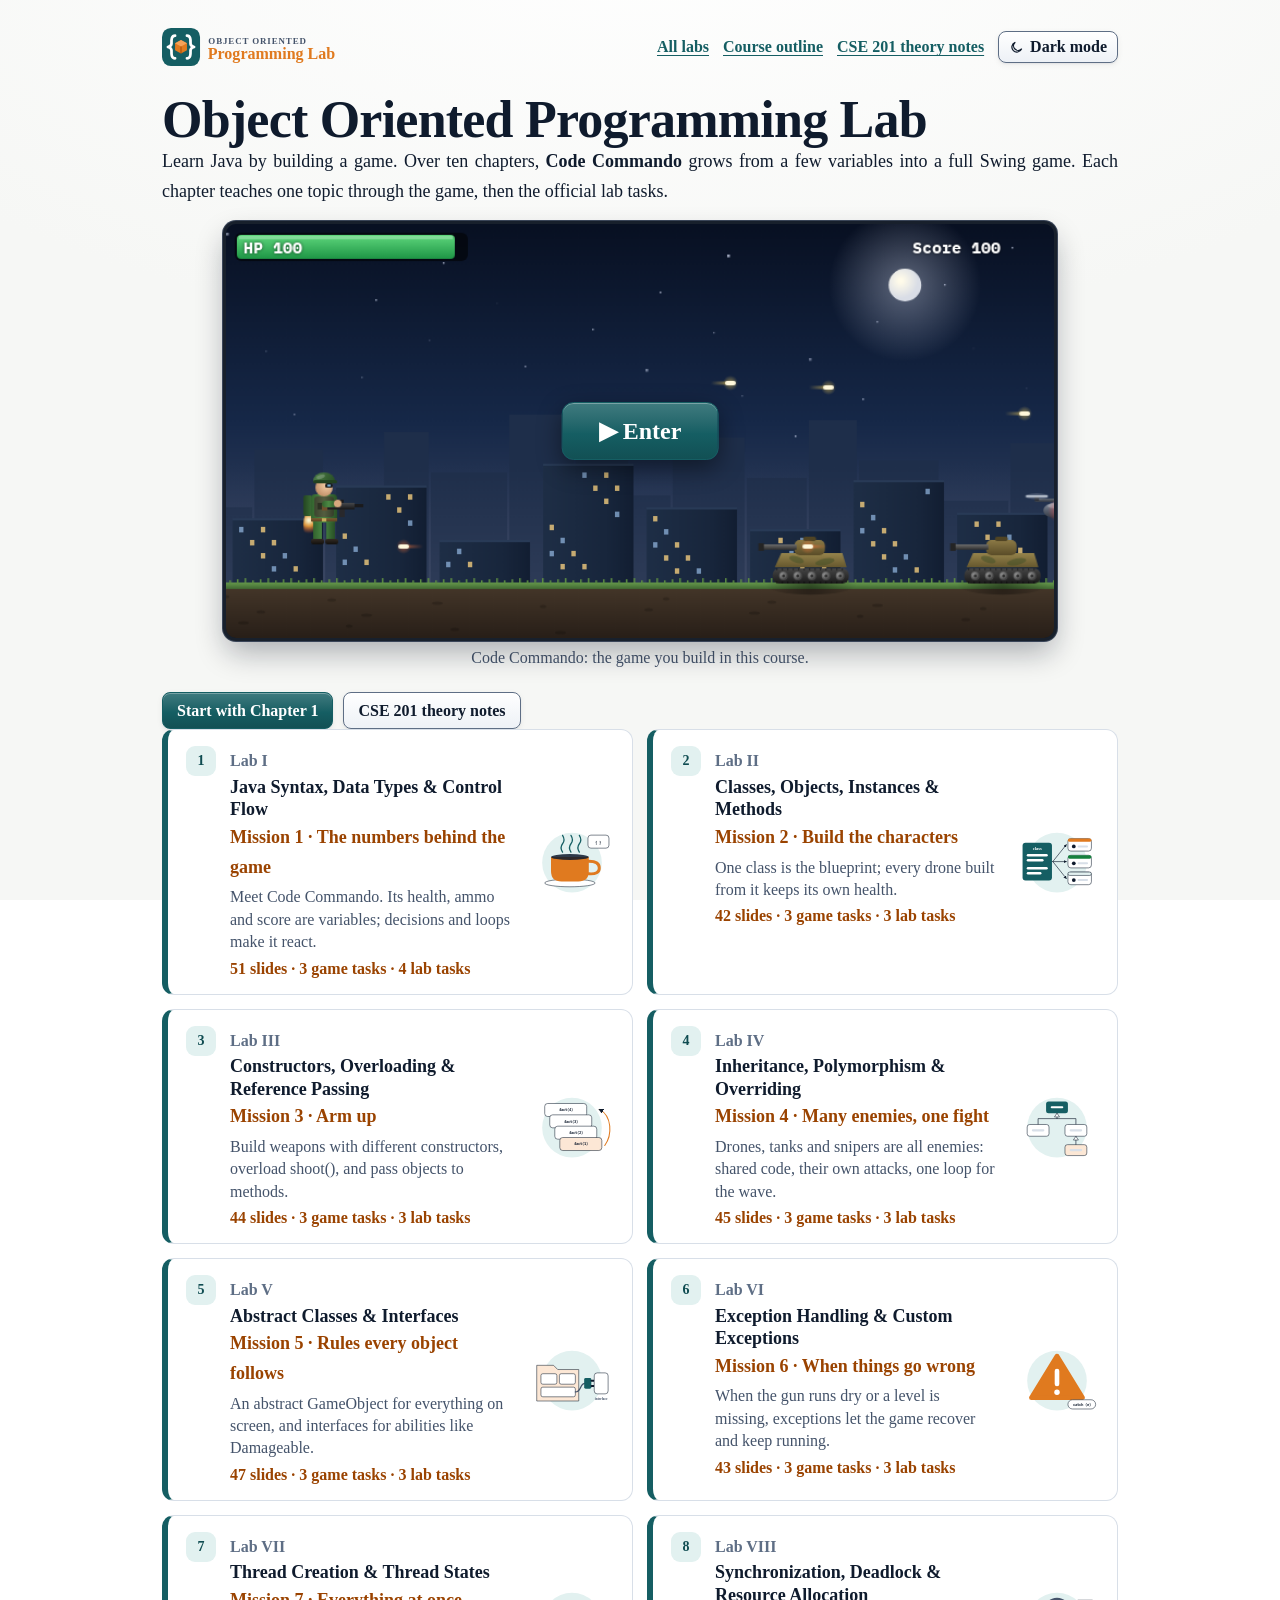
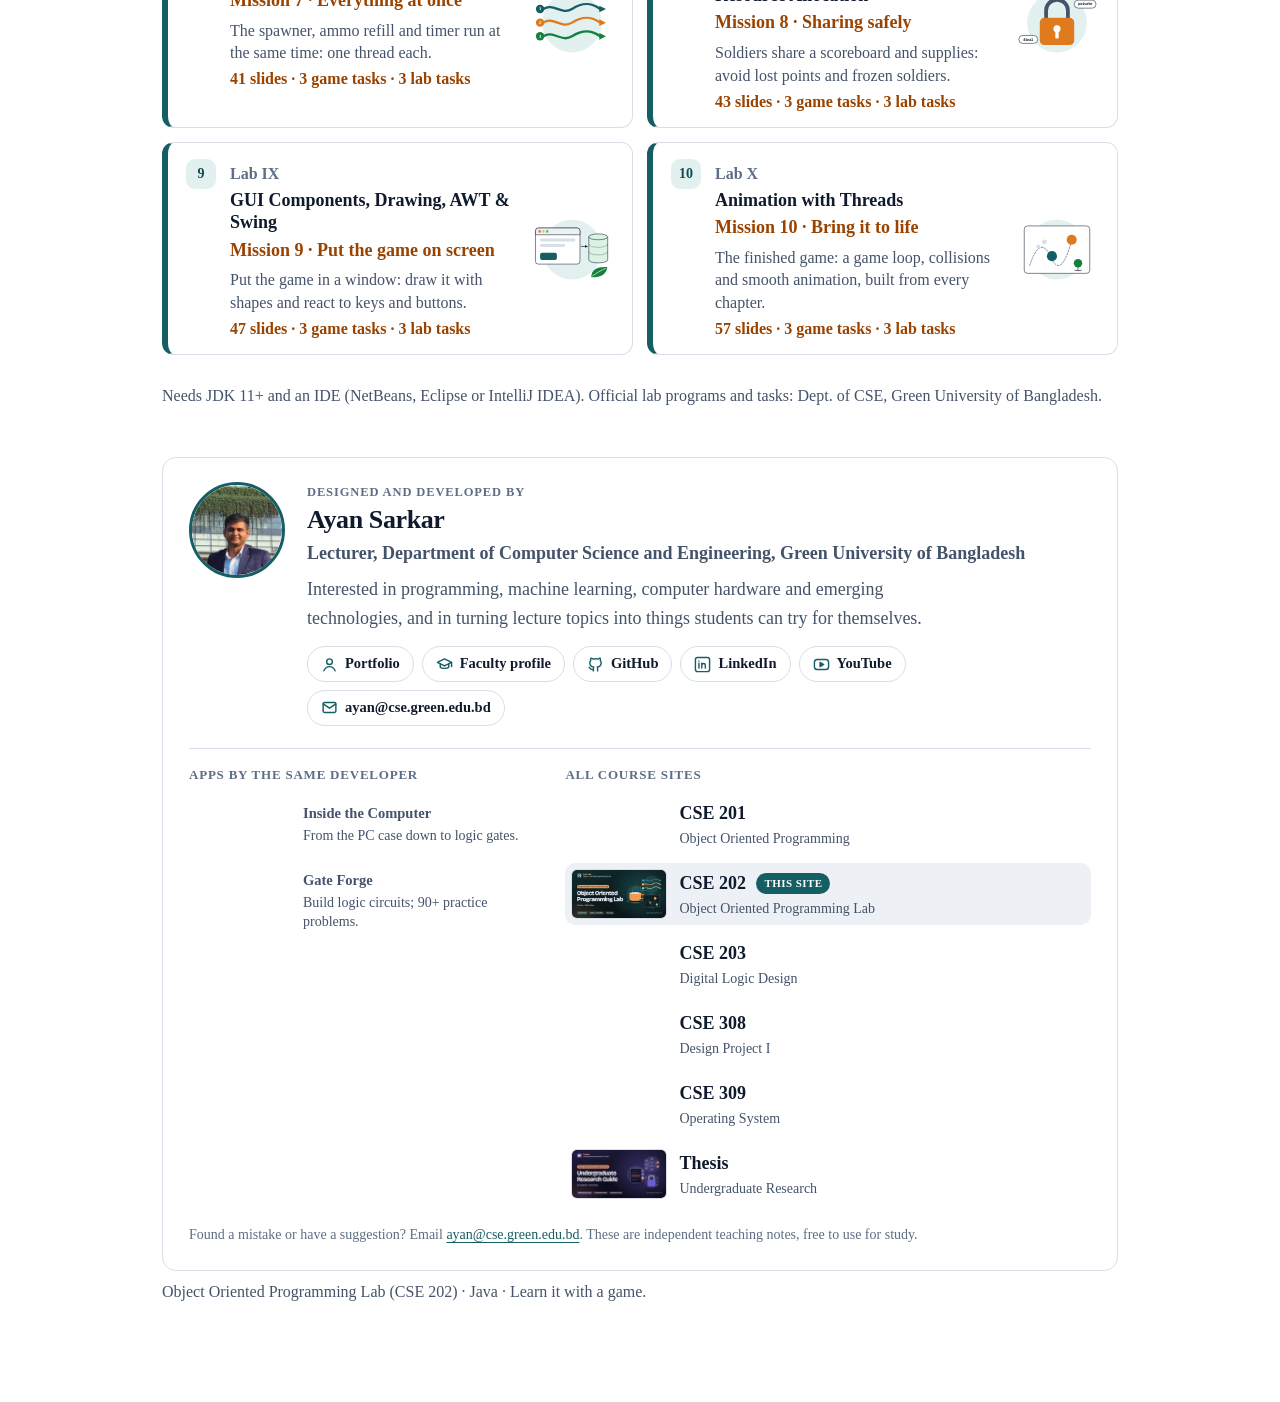
==== commit 3adc4e9a: "Developer section: show the Thesis share card The Thesis card now ships with the footer (img/thesis-" ====
--- a/index.html
+++ b/index.html
@@ -75,7 +75,7 @@
 <div class="dev-id"><p class="dev-k">Designed and developed by</p><h2 id="dev-name">Ayan Sarkar</h2><p class="dev-role">Lecturer, Department of Computer Science and Engineering, Green University of Bangladesh</p><p class="dev-about">Interested in programming, machine learning, computer hardware and emerging technologies, and in turning lecture topics into things students can try for themselves.</p>
 <nav class="dev-links" aria-label="Developer links"><a href="https://ayan-1829.github.io/" target="_blank" rel="noopener"><svg viewBox="0 0 24 24" width="17" height="17" aria-hidden="true" fill="none" stroke="currentColor" stroke-width="2" stroke-linecap="round" stroke-linejoin="round"><circle cx="12" cy="8" r="4"/><path d="M4 21c1.5-4 4.5-6 8-6s6.5 2 8 6"/></svg><span>Portfolio</span></a><a href="https://cse.green.edu.bd/faculties/mr-ayan-sarkar" target="_blank" rel="noopener"><svg viewBox="0 0 24 24" width="17" height="17" aria-hidden="true" fill="none" stroke="currentColor" stroke-width="2" stroke-linecap="round" stroke-linejoin="round"><path d="M2 9l10-5 10 5-10 5z"/><path d="M6 11v5c2 2 10 2 12 0v-5"/><path d="M22 9v6"/></svg><span>Faculty profile</span></a><a href="https://github.com/Ayan-1829" target="_blank" rel="noopener"><svg viewBox="0 0 24 24" width="17" height="17" aria-hidden="true" fill="none" stroke="currentColor" stroke-width="2" stroke-linecap="round" stroke-linejoin="round"><path d="M9 19c-4.5 1.5-4.5-2.5-6-3m12 5v-3.5c0-1 .1-1.4-.5-2 2.8-.3 5.5-1.4 5.5-6a4.6 4.6 0 0 0-1.3-3.2 4.2 4.2 0 0 0-.1-3.2s-1.1-.3-3.5 1.3a12 12 0 0 0-6.2 0C6.5 2.8 5.4 3.1 5.4 3.1a4.2 4.2 0 0 0-.1 3.2A4.6 4.6 0 0 0 4 9.5c0 4.6 2.7 5.7 5.5 6-.6.6-.6 1.2-.5 2V21"/></svg><span>GitHub</span></a><a href="https://www.linkedin.com/in/ayansarkar1829" target="_blank" rel="noopener"><svg viewBox="0 0 24 24" width="17" height="17" aria-hidden="true" fill="none" stroke="currentColor" stroke-width="2" stroke-linecap="round" stroke-linejoin="round"><rect x="2" y="2" width="20" height="20" rx="3"/><path d="M7 10v7M7 7v.01M11 17v-4a2.5 2.5 0 0 1 5 0v4M11 10v7"/></svg><span>LinkedIn</span></a><a href="https://www.youtube.com/@ayansarkar1829" target="_blank" rel="noopener"><svg viewBox="0 0 24 24" width="17" height="17" aria-hidden="true" fill="none" stroke="currentColor" stroke-width="2" stroke-linecap="round" stroke-linejoin="round"><rect x="2" y="5" width="20" height="14" rx="4"/><path d="M10 9l5 3-5 3z" fill="currentColor"/></svg><span>YouTube</span></a><a href="mailto:ayan@cse.green.edu.bd"><svg viewBox="0 0 24 24" width="17" height="17" aria-hidden="true" fill="none" stroke="currentColor" stroke-width="2" stroke-linecap="round" stroke-linejoin="round"><rect x="3" y="5" width="18" height="14" rx="2"/><path d="M3 7l9 6 9-6"/></svg><span>ayan@cse.green.edu.bd</span></a></nav></div></div>
 <div class="dev-cols"><div><h3>Apps by the same developer</h3><ul class="dev-apps"><li><a class="dev-item" href="https://ayan-1829.github.io/inside-the-computer/" target="_blank" rel="noopener"><img class="dev-thumb" src="https://ayan-1829.github.io/inside-the-computer/og-image.png" alt="" width="96" height="50" loading="lazy" onerror="this.style.visibility='hidden'"><span class="dev-txt"><b>Inside the Computer</b><span>From the PC case down to logic gates.</span></span></a></li><li><a class="dev-item" href="https://gate-forge.netlify.app/" target="_blank" rel="noopener"><img class="dev-thumb" src="https://gate-forge.netlify.app/og-image.png" alt="" width="96" height="50" loading="lazy" onerror="this.style.visibility='hidden'"><span class="dev-txt"><b>Gate Forge</b><span>Build logic circuits; 90+ practice problems.</span></span></a></li></ul></div>
-<div><h3>All course sites</h3><ul class="dev-courses"><li><a class="dev-item" href="https://ayan-1829.github.io/CSE-201-Object-Oriented-Programming/"><img class="dev-thumb" src="https://ayan-1829.github.io/CSE-201-Object-Oriented-Programming/img/og/home.png" alt="" width="96" height="50" loading="lazy" onerror="this.style.visibility='hidden'"><span class="dev-txt"><b>CSE 201</b><span>Object Oriented Programming</span></span></a></li><li><div class="dev-item dev-here"><img class="dev-thumb" src="https://ayan-1829.github.io/CSE-202-Object-Oriented-Programming-Lab/img/og/home.png" alt="" width="96" height="50" loading="lazy" onerror="this.style.visibility='hidden'"><span class="dev-txt"><b>CSE 202 <span class="dev-tag">this site</span></b><span>Object Oriented Programming Lab</span></span></div></li><li><a class="dev-item" href="https://ayan-1829.github.io/CSE-203-Digital-Logic-Design/"><img class="dev-thumb" src="https://ayan-1829.github.io/CSE-203-Digital-Logic-Design/img/og/home.png" alt="" width="96" height="50" loading="lazy" onerror="this.style.visibility='hidden'"><span class="dev-txt"><b>CSE 203</b><span>Digital Logic Design</span></span></a></li><li><a class="dev-item" href="https://ayan-1829.github.io/CSE-308-Design-Project-I/"><img class="dev-thumb" src="https://ayan-1829.github.io/CSE-308-Design-Project-I/img/og/home.png" alt="" width="96" height="50" loading="lazy" onerror="this.style.visibility='hidden'"><span class="dev-txt"><b>CSE 308</b><span>Design Project I</span></span></a></li><li><a class="dev-item" href="https://ayan-1829.github.io/CSE-309-Operating-System/"><img class="dev-thumb" src="https://ayan-1829.github.io/CSE-309-Operating-System/img/og/home.png" alt="" width="96" height="50" loading="lazy" onerror="this.style.visibility='hidden'"><span class="dev-txt"><b>CSE 309</b><span>Operating System</span></span></a></li><li><a class="dev-item" href="https://ayan-1829.github.io/Thesis/"><img class="dev-thumb" src="https://ayan-1829.github.io/Thesis/img/og/home.png" alt="" width="96" height="50" loading="lazy" onerror="this.style.visibility='hidden'"><span class="dev-txt"><b>Thesis</b><span>Undergraduate Research</span></span></a></li></ul></div></div>
+<div><h3>All course sites</h3><ul class="dev-courses"><li><a class="dev-item" href="https://ayan-1829.github.io/CSE-201-Object-Oriented-Programming/"><img class="dev-thumb" src="https://ayan-1829.github.io/CSE-201-Object-Oriented-Programming/img/og/home.png" alt="" width="96" height="50" loading="lazy" onerror="this.style.visibility='hidden'"><span class="dev-txt"><b>CSE 201</b><span>Object Oriented Programming</span></span></a></li><li><div class="dev-item dev-here"><img class="dev-thumb" src="https://ayan-1829.github.io/CSE-202-Object-Oriented-Programming-Lab/img/og/home.png" alt="" width="96" height="50" loading="lazy" onerror="this.style.visibility='hidden'"><span class="dev-txt"><b>CSE 202 <span class="dev-tag">this site</span></b><span>Object Oriented Programming Lab</span></span></div></li><li><a class="dev-item" href="https://ayan-1829.github.io/CSE-203-Digital-Logic-Design/"><img class="dev-thumb" src="https://ayan-1829.github.io/CSE-203-Digital-Logic-Design/img/og/home.png" alt="" width="96" height="50" loading="lazy" onerror="this.style.visibility='hidden'"><span class="dev-txt"><b>CSE 203</b><span>Digital Logic Design</span></span></a></li><li><a class="dev-item" href="https://ayan-1829.github.io/CSE-308-Design-Project-I/"><img class="dev-thumb" src="https://ayan-1829.github.io/CSE-308-Design-Project-I/img/og/home.png" alt="" width="96" height="50" loading="lazy" onerror="this.style.visibility='hidden'"><span class="dev-txt"><b>CSE 308</b><span>Design Project I</span></span></a></li><li><a class="dev-item" href="https://ayan-1829.github.io/CSE-309-Operating-System/"><img class="dev-thumb" src="https://ayan-1829.github.io/CSE-309-Operating-System/img/og/home.png" alt="" width="96" height="50" loading="lazy" onerror="this.style.visibility='hidden'"><span class="dev-txt"><b>CSE 309</b><span>Operating System</span></span></a></li><li><a class="dev-item" href="https://ayan-1829.github.io/Thesis/"><img class="dev-thumb" src="img/thesis-card.jpg" alt="" width="96" height="50" loading="lazy" onerror="this.style.visibility='hidden'"><span class="dev-txt"><b>Thesis</b><span>Undergraduate Research</span></span></a></li></ul></div></div>
 <p class="dev-note">Found a mistake or have a suggestion? Email <a href="mailto:ayan@cse.green.edu.bd?subject=Course%20site%20feedback">ayan@cse.green.edu.bd</a>. These are independent teaching notes, free to use for study.</p>
 </section>
 <!-- /developer -->
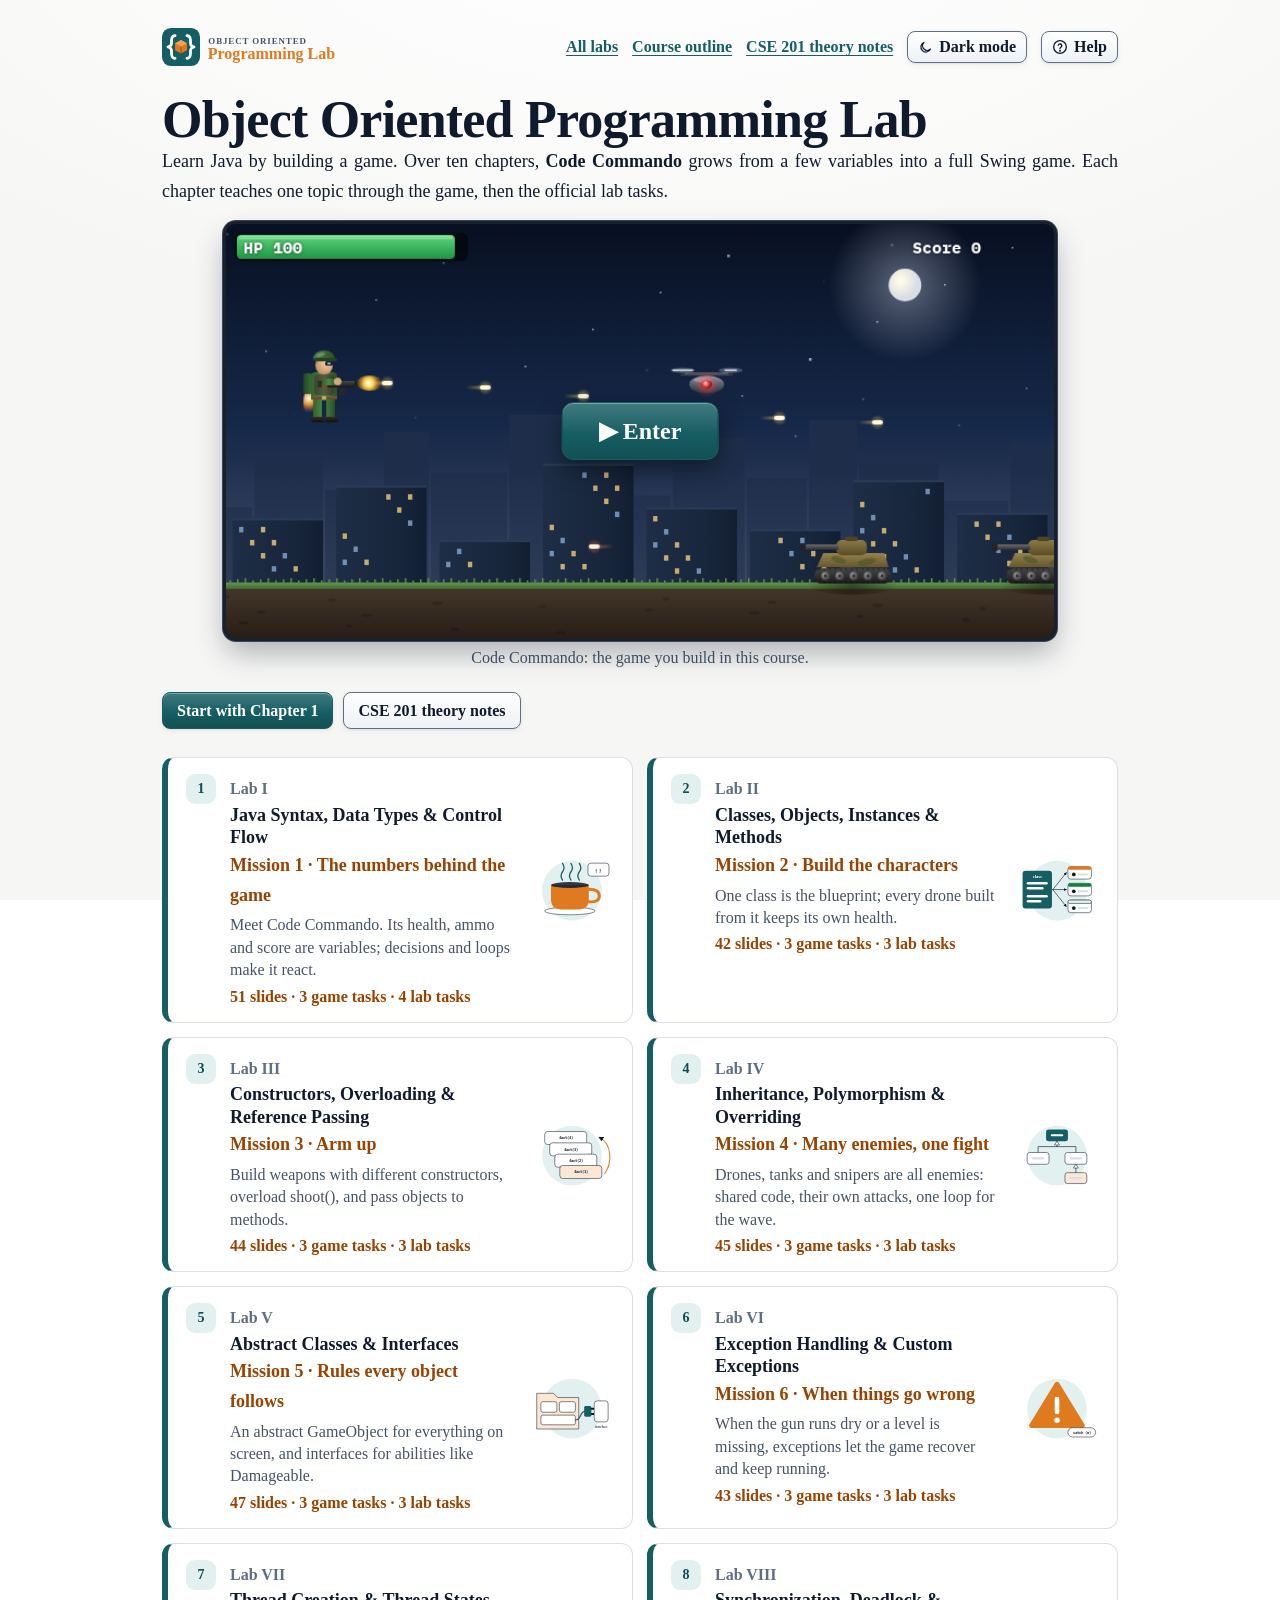
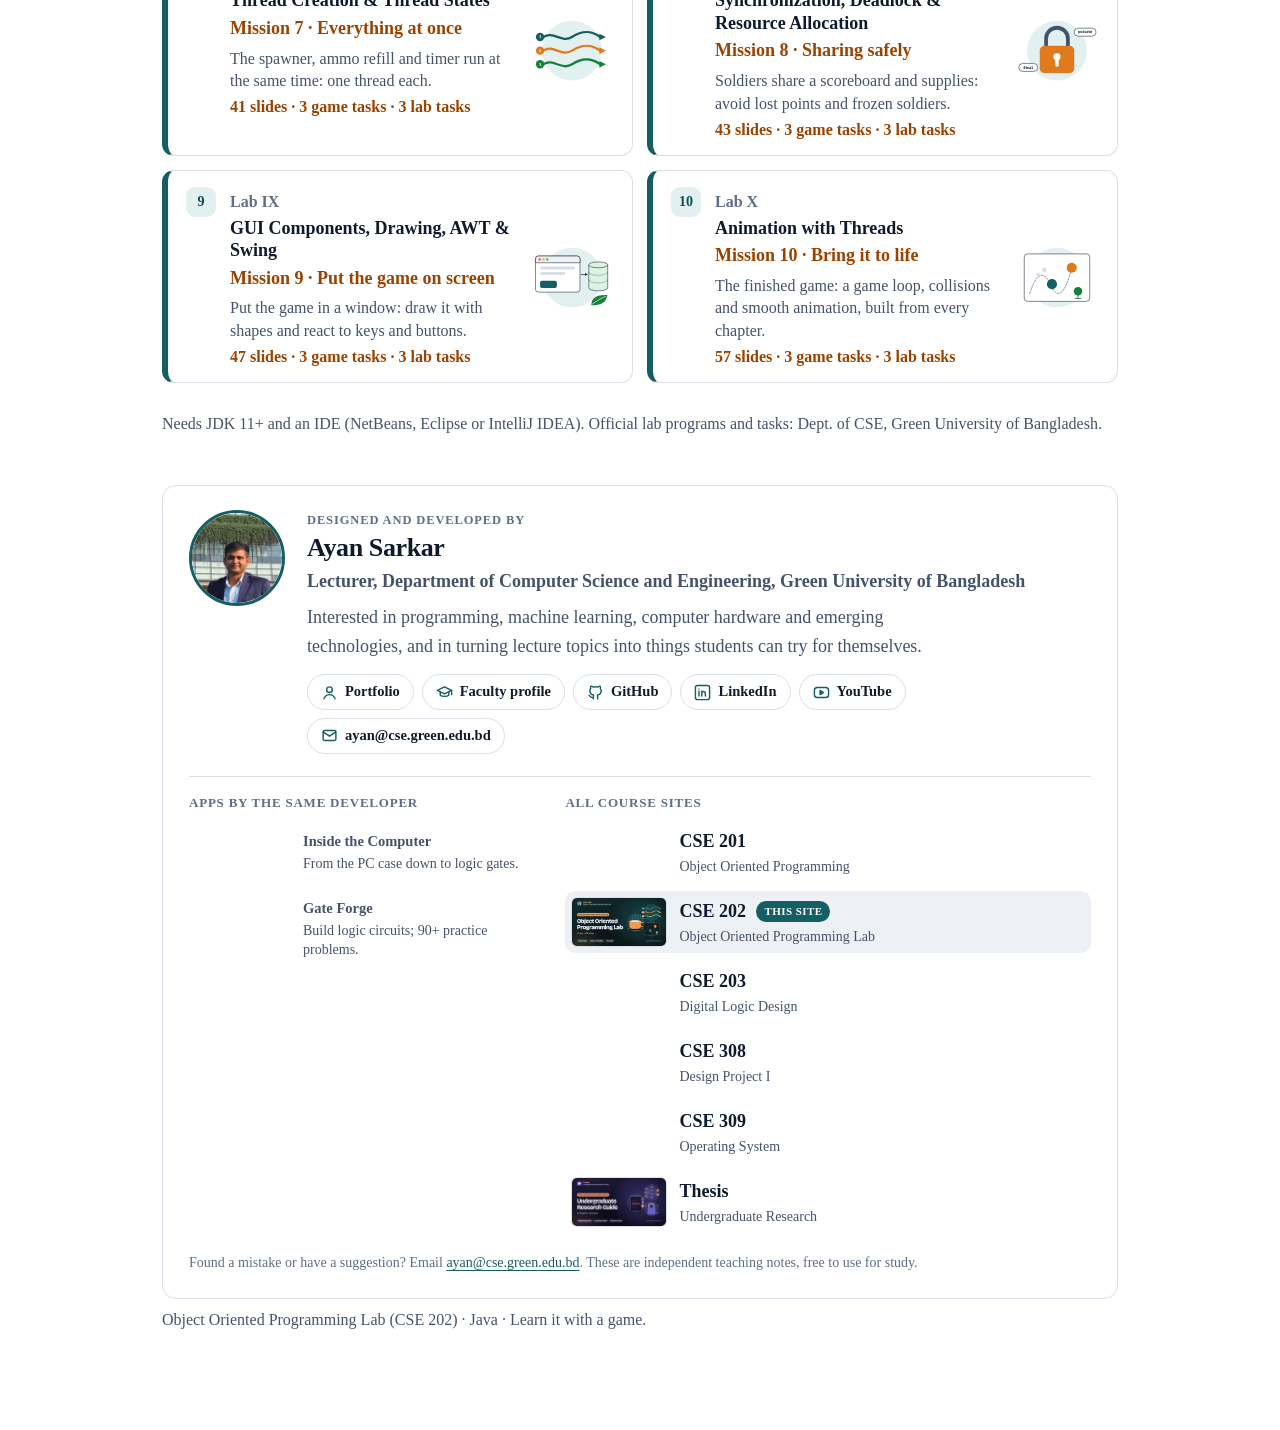
==== commit 64f237ee: "Add a Help button and panel to every page - Help button in the slide bar and the site navigation; th" ====
--- a/index.html
+++ b/index.html
@@ -94,5 +94,6 @@
         data-endpoint="https://analytics-proxy.ayansarkar1829.workers.dev"
         data-project="CSE-202 OOP Lab"></script>
 <script src="js/course-events.js"></script>
+<!-- help --><script src="js/help-data.js"></script><script src="js/help.js"></script><!-- /help -->
 </body>
 </html>
--- a/css/style.css
+++ b/css/style.css
@@ -940,3 +940,13 @@
 .devcard p,.devcard li{text-align:left}
 @media (max-width:720px){.dev-cols{grid-template-columns:1fr}.dev-top{flex-direction:column;gap:14px}.devcard{padding:20px 18px}}
 /* ===== end projector layout ===== */
+/* step-through code: the box glides to the running line instead of jumping */
+.trace-code,.slide pre.code{scroll-behavior:smooth}
+/* ===== Phones: code and its output / preview stack top-to-bottom =====
+   Applies below 900px wide, and on phones turned sideways (a touch screen no taller than 540px):
+   big phones are 850-950px wide in landscape, so a width test alone kept the panes side by side.
+   Laptops, desktops and tablets keep the side-by-side layout. */
+@media (max-width:900px),(pointer:coarse) and (max-height:540px){
+  .cols,.cols.wl,.codeout,.trace-body,.trace.no-heap .trace-body{grid-template-columns:1fr}
+}
+@media (pointer:coarse) and (max-height:540px){.slide .trace-code{max-height:60vh}}
--- a/css/lab.css
+++ b/css/lab.css
@@ -55,6 +55,9 @@
 .slide .os-steps.pick li{cursor:pointer;padding:6px 10px;border-radius:8px;color:var(--ink-3);margin-bottom:6px}
 .slide .os-steps.pick li.on{color:var(--ink);background:var(--ac-soft)}
 .os-nav{display:flex;gap:10px;align-items:center;margin-top:10px}
+.os-right{display:flex;flex-direction:column;gap:10px;min-width:0}
+.os-right .os-nav.os-nav-top{margin:0;justify-content:center;gap:14px}
+.os-right .os-nav.os-nav-top .os-count{flex:none;margin:0}
 .os-count{font:600 16px var(--f-head);color:var(--ink-3);flex:1;text-align:center}
 .os-zoom{display:block;padding:0;border:0;background:none;cursor:zoom-in;width:100%}
 .os-lightbox{position:fixed;inset:0;z-index:1000;background:rgba(0,0,0,.82);display:flex;align-items:center;justify-content:center;padding:24px;cursor:zoom-out}
--- a/css/game.css
+++ b/css/game.css
@@ -210,3 +210,42 @@
 .g-chitem{display:flex;align-items:center;gap:10px;padding:9px 10px;border-radius:8px;color:#E7EEF8;text-decoration:none;font:600 15px/1.3 Georgia,serif}
 .g-chitem:hover,.g-chitem:focus-visible{background:rgba(255,194,122,.16);color:#fff}
 .g-chn{flex:none;width:26px;height:26px;border-radius:50%;display:grid;place-items:center;background:#FFC27A;color:#1B2330;font:700 13px Georgia,serif}
+/* home page: room between the two buttons and the chapter list */
+.index-page .toolbar-links{margin-bottom:28px}
+/* full-screen game: keys on the left, Enter course on the right, both lined up under the game */
+.g-heroscene:fullscreen>.g-keypad,.g-heroscene.g-fake-fs>.g-keypad{width:min(calc(100vw - 32px),calc((100vh - 190px) * var(--ar)),calc((100dvh - 190px) * var(--ar)));justify-content:space-between;align-items:flex-end;flex-wrap:nowrap}
+.g-keyleft{display:flex;align-items:flex-end;gap:18px;flex-wrap:wrap}
+.g-keypad .g-key.g-space{width:min(30vw,300px)}
+.g-entercourse{flex:none;font:700 20px Georgia,serif;padding:16px 26px;border-radius:12px;box-shadow:0 6px 18px rgba(0,0,0,.45)}
+@media (max-width:760px){.g-heroscene:fullscreen>.g-keypad,.g-heroscene.g-fake-fs>.g-keypad{flex-wrap:wrap;justify-content:center;gap:12px}}
+
+/* ---- "Run the game" (data-demo="g-run"): the code on the left, the console on the right ---- */
+.g-run .trace-ctl{justify-content:center;margin-bottom:12px}
+.g-run .g-run-body{align-items:stretch}
+.g-run-left{display:flex;flex-direction:column;min-width:0}
+.g-run-bar{display:flex;align-items:center;justify-content:space-between;gap:10px;margin-bottom:6px;min-height:32px}
+.g-run-bar .cv-tabs{margin:0;flex-wrap:wrap}
+.g-run-file{font:600 14px var(--f-mono);color:var(--ink-2)}
+.g-run-where{font:600 13px var(--f-head);color:var(--ac-ink);white-space:nowrap}
+.slide .g-run .g-run-code,.slide .g-run .g-run-out{height:min(40vh,400px);max-height:none}
+.g-run .g-run-code,.g-run .g-run-out{height:400px;max-height:none;overflow:auto}
+.g-run-console{margin-top:0;display:flex;flex-direction:column}
+.g-run-out{flex:none}
+.g-run-prompt,.g-run-line{display:block}
+.g-run-prompt{color:#8FB3AE}
+.g-run-line{padding:0 6px;margin:0 -6px;border-radius:4px;transition:background .25s}
+.g-run-line.new{background:rgba(255,214,102,.16);box-shadow:inset 3px 0 0 #FFD666}
+@media (max-width:900px){.g-run .g-run-body{grid-template-columns:1fr}.slide .g-run .g-run-code,.slide .g-run .g-run-out,.g-run .g-run-code,.g-run .g-run-out{height:min(34vh,300px)}}
+.g-run-tabs button{font-size:14px;padding:4px 9px}
+body.deck-page .slide .g-run :where(.g-run-code,.g-run-code .cl,.g-run-out){font-size:calc(var(--pj-code) * .84)!important}
+/* ===== Phones: code and its output / preview stack top-to-bottom =====
+   Applies below 900px wide, and on phones turned sideways (a touch screen no taller than 540px):
+   big phones are 850-950px wide in landscape, so a width test alone kept the panes side by side.
+   Laptops, desktops and tablets keep the side-by-side layout. */
+@media (max-width:900px),(pointer:coarse) and (max-height:540px){
+  .g-run .g-run-body,.g-codeside,.g-codeside.g-topic,.g-split,.walk-side,.walk-side.g-walk,.os-grid{grid-template-columns:1fr}
+}
+@media (pointer:coarse) and (max-height:540px){
+  .slide .g-run .g-run-code,.slide .g-run .g-run-out,.g-run .g-run-code,.g-run .g-run-out{height:60vh}
+  .slide .g-side pre.code{max-height:60vh}
+}
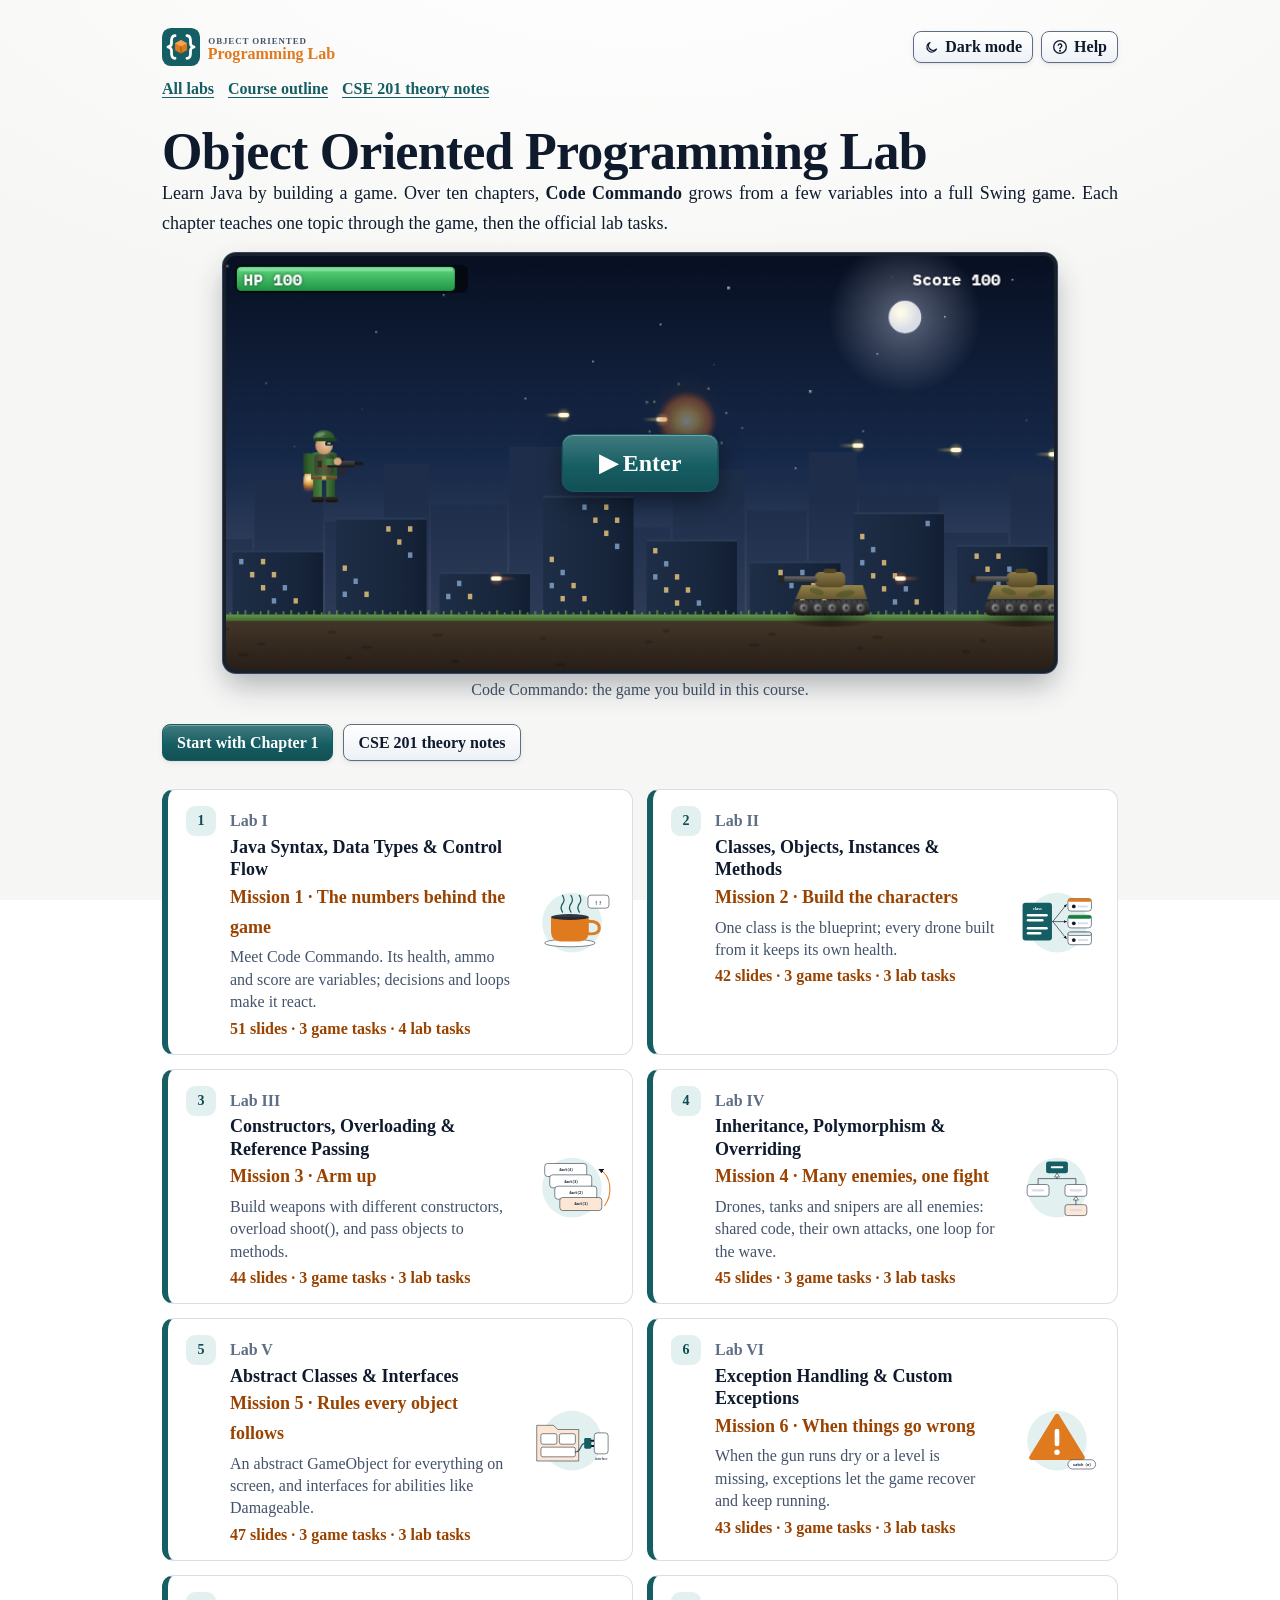
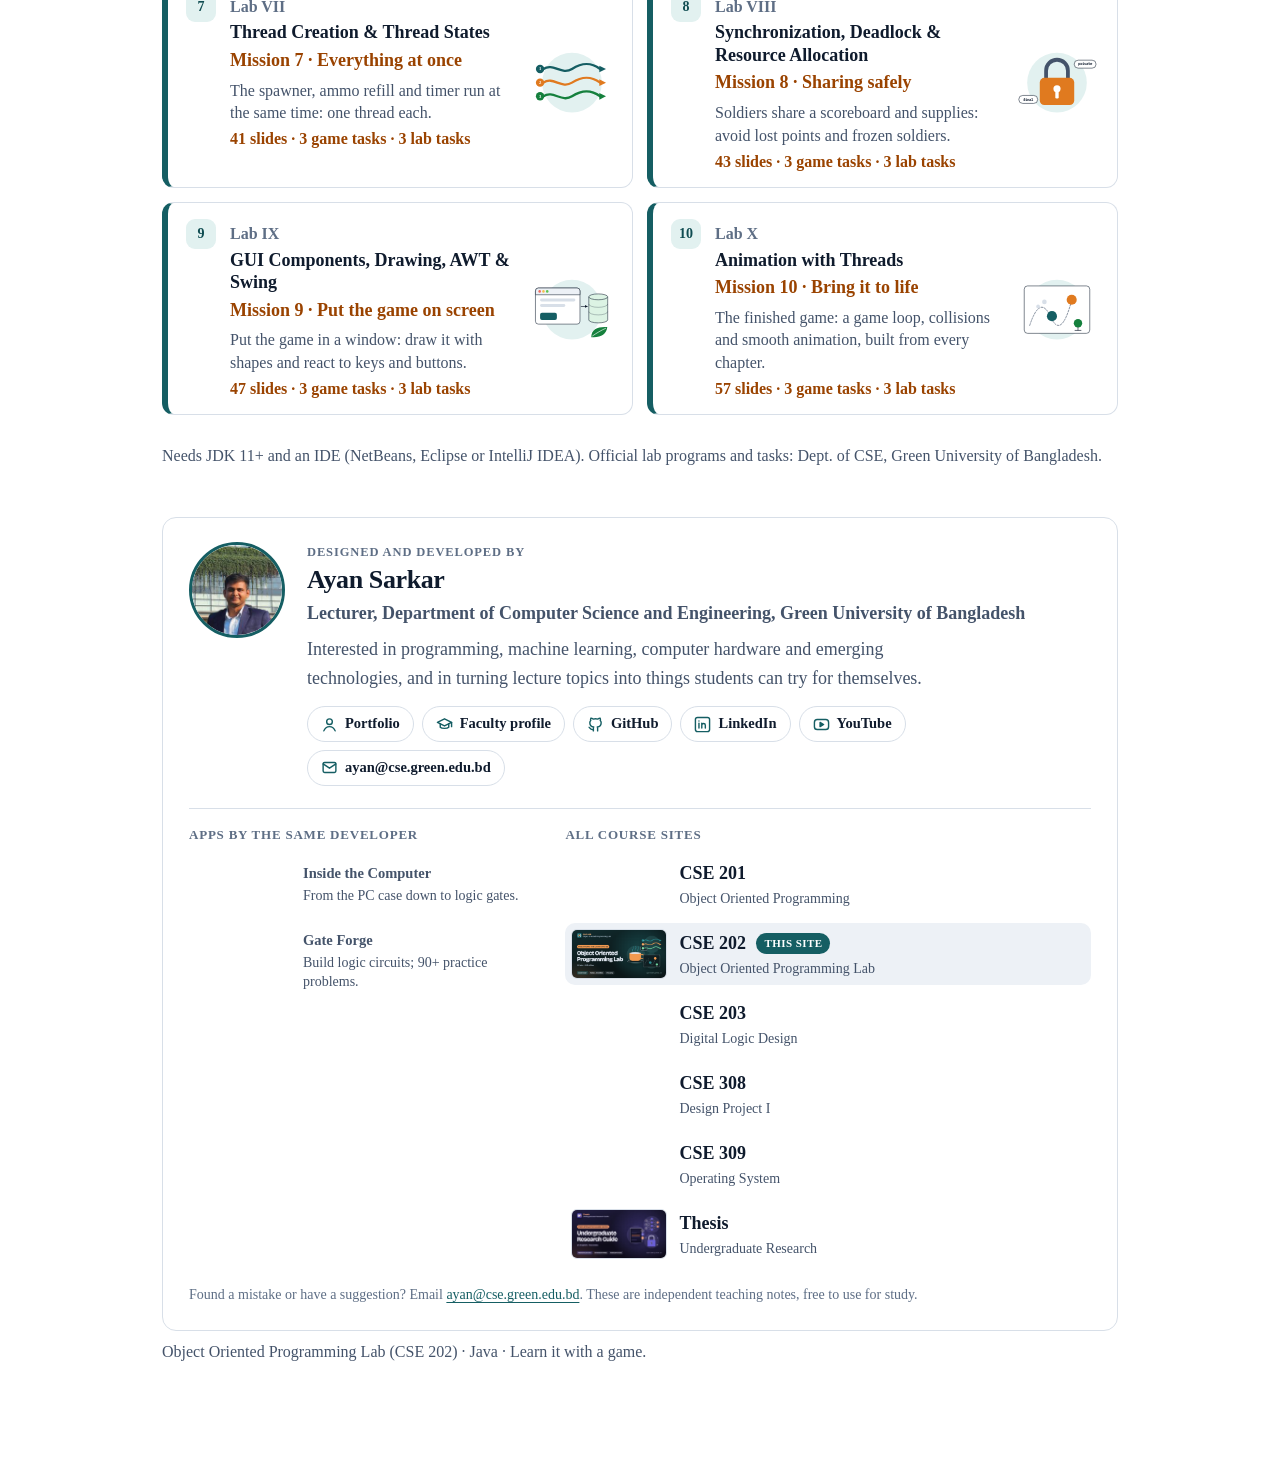
==== commit 45554336: "Put Dark mode and Help at the top right, level with the logo The page links now sit on their own row" ====
--- a/index.html
+++ b/index.html
@@ -43,7 +43,8 @@
 <div class="page-simple">
 <header class="site-header">
 <a class="brand" href="index.html" aria-label="Object Oriented Programming Lab — home"><img src="img/logo.svg" alt="Object Oriented Programming Lab" width="250" height="47"></a>
-<nav class="topnav" aria-label="Primary"><a href="index.html" aria-current="page">All labs</a><a href="course.html">Course outline</a><a href="https://ayan-1829.github.io/CSE-201-Object-Oriented-Programming/">CSE 201 theory notes</a><button type="button" class="btn sm" id="btn-theme" aria-pressed="false" aria-label="Toggle dark mode"><svg class="btn-ic" viewBox="0 0 24 24" fill="none" stroke-width="2" stroke-linecap="round" stroke-linejoin="round" aria-hidden="true"><path d="M20 14.5A8 8 0 1 1 9.5 4a6.5 6.5 0 0 0 10.5 10.5Z"></path></svg><span>Dark mode</span></button></nav>
+<div class="head-tools"><button type="button" class="btn sm" id="btn-theme" aria-pressed="false" aria-label="Toggle dark mode"><svg class="btn-ic" viewBox="0 0 24 24" fill="none" stroke-width="2" stroke-linecap="round" stroke-linejoin="round" aria-hidden="true"><path d="M20 14.5A8 8 0 1 1 9.5 4a6.5 6.5 0 0 0 10.5 10.5Z"></path></svg><span>Dark mode</span></button></div>
+<nav class="topnav" aria-label="Primary"><a href="index.html" aria-current="page">All labs</a><a href="course.html">Course outline</a><a href="https://ayan-1829.github.io/CSE-201-Object-Oriented-Programming/">CSE 201 theory notes</a></nav>
 </header>
 <main>
 <h1>Object Oriented Programming Lab</h1>
--- a/css/style.css
+++ b/css/style.css
@@ -950,3 +950,11 @@
   .cols,.cols.wl,.codeout,.trace-body,.trace.no-heap .trace-body{grid-template-columns:1fr}
 }
 @media (pointer:coarse) and (max-height:540px){.slide .trace-code{max-height:60vh}}
+
+/* help: header tools */
+.site-header .brand{order:1}
+.site-header .head-tools{order:2;display:flex;align-items:center;gap:8px;margin-left:auto}
+.site-header .topnav{order:3;flex:1 1 100%}
+.site-header{row-gap:14px}
+@media (max-width:480px){.head-tools .btn{padding-left:9px;padding-right:9px}.head-tools .btn span{position:absolute;width:1px;height:1px;overflow:hidden;clip:rect(0 0 0 0);white-space:nowrap}}
+/* /help */
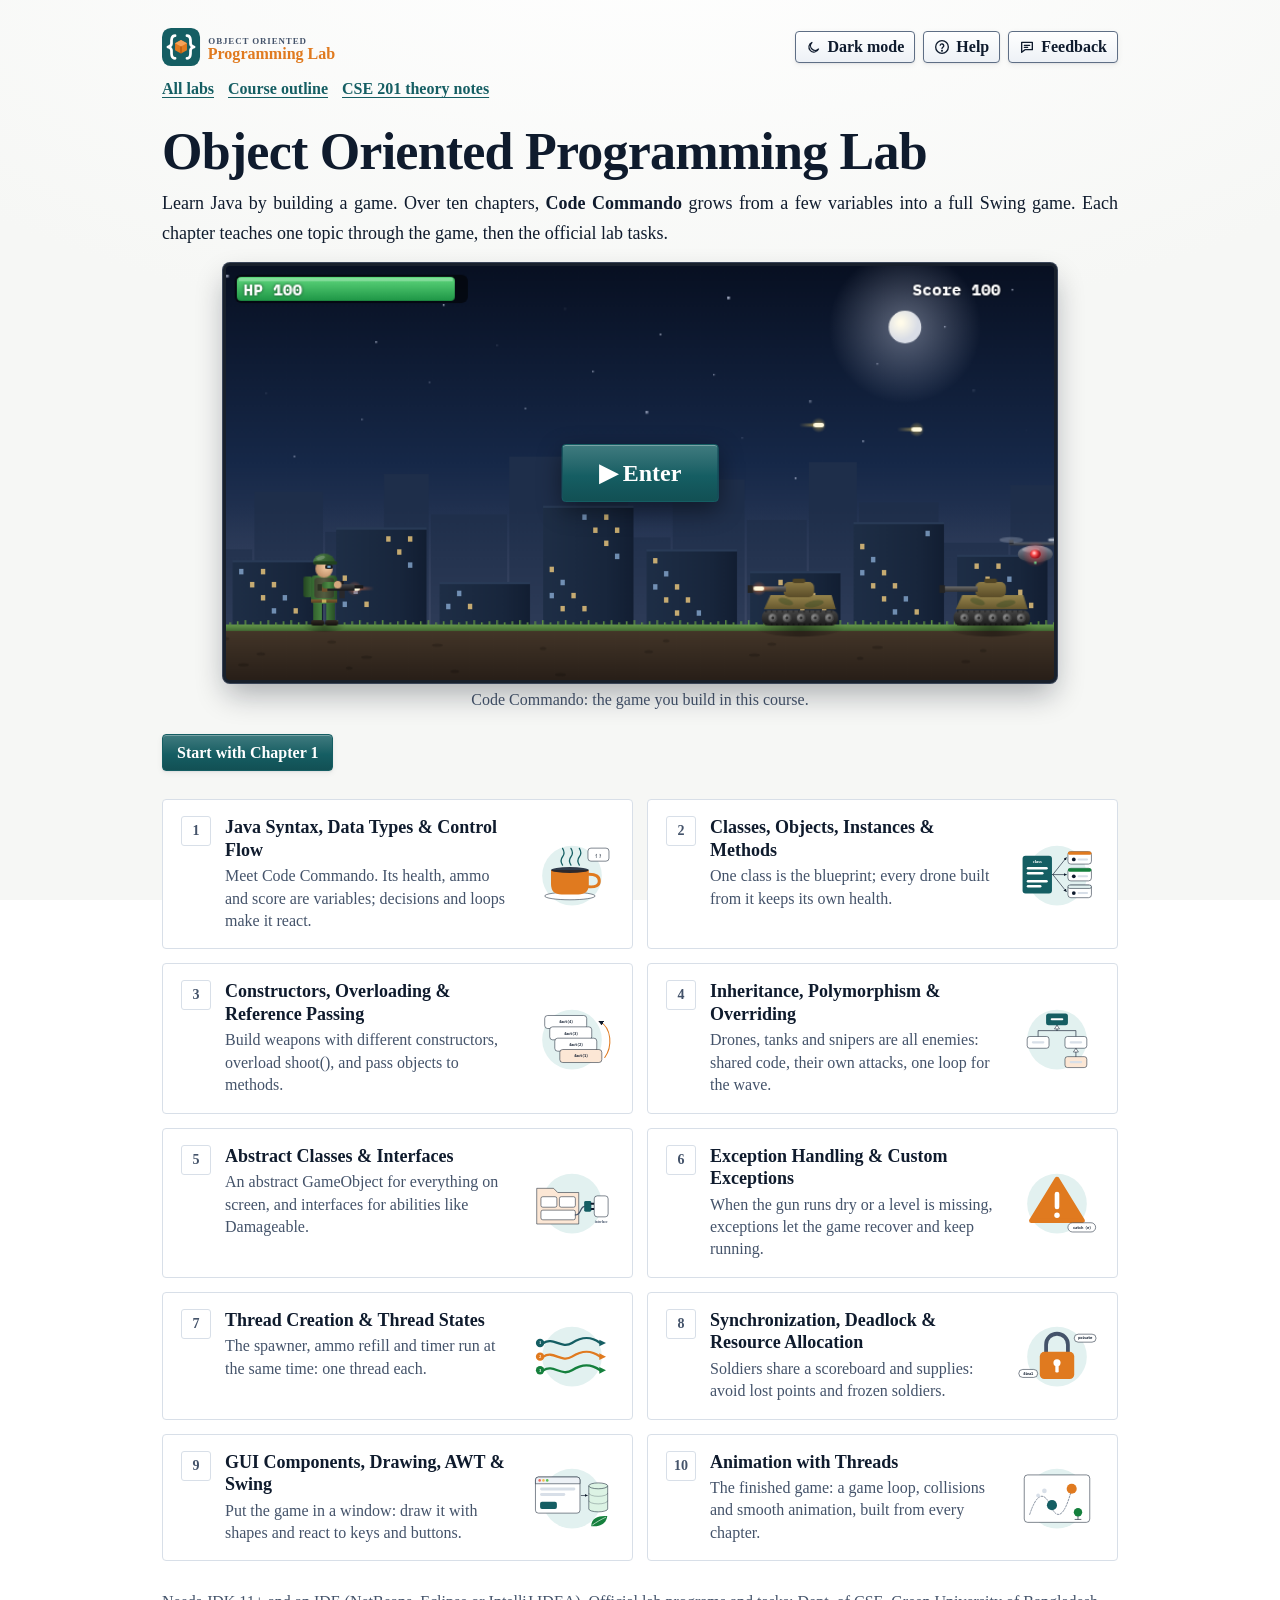
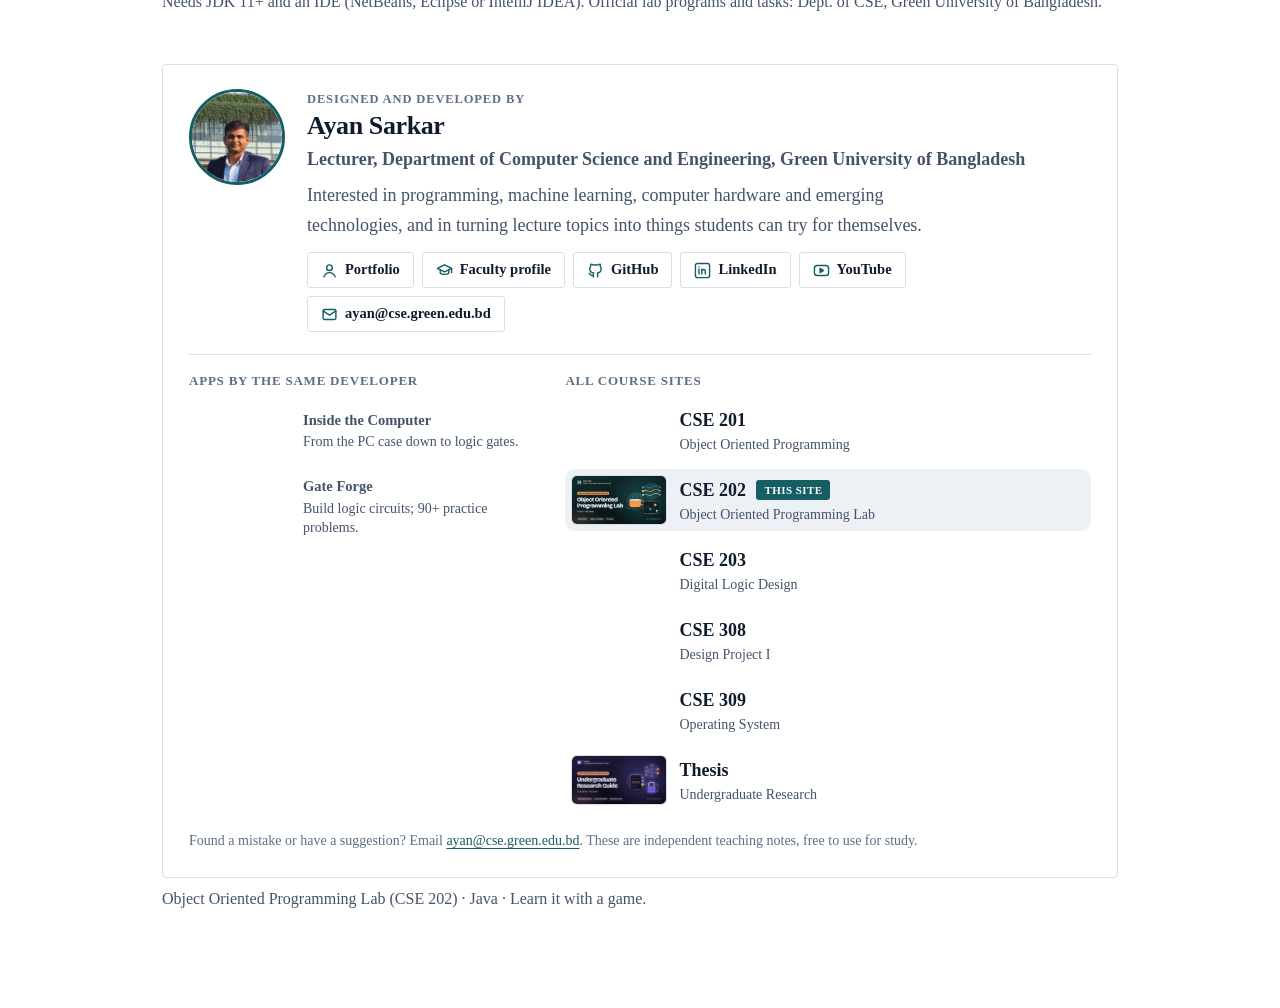
==== commit 0ebe56de: "Plainer design, minimal home pages, Feedback button and reading progress - Plain styling: no coloure" ====
--- a/index.html
+++ b/index.html
@@ -50,8 +50,8 @@
 <h1>Object Oriented Programming Lab</h1>
 <p class="lead">Learn Java by building a game. Over ten chapters, <b>Code Commando</b> grows from a few variables into a full Swing game. Each chapter teaches one topic through the game, then the official lab tasks.</p>
 <div class="g-hero" data-demo="g-hero" data-chapters="[{&quot;n&quot;: 1, &quot;title&quot;: &quot;Java Syntax, Data Types &amp; Control Flow&quot;, &quot;url&quot;: &quot;labs/01-java-basics.html&quot;}, {&quot;n&quot;: 2, &quot;title&quot;: &quot;Classes, Objects, Instances &amp; Methods&quot;, &quot;url&quot;: &quot;labs/02-classes-and-objects.html&quot;}, {&quot;n&quot;: 3, &quot;title&quot;: &quot;Constructors, Overloading &amp; Reference Passing&quot;, &quot;url&quot;: &quot;labs/03-constructors-overloading.html&quot;}, {&quot;n&quot;: 4, &quot;title&quot;: &quot;Inheritance, Polymorphism &amp; Overriding&quot;, &quot;url&quot;: &quot;labs/04-inheritance-polymorphism.html&quot;}, {&quot;n&quot;: 5, &quot;title&quot;: &quot;Abstract Classes &amp; Interfaces&quot;, &quot;url&quot;: &quot;labs/05-abstract-classes-interfaces.html&quot;}, {&quot;n&quot;: 6, &quot;title&quot;: &quot;Exception Handling &amp; Custom Exceptions&quot;, &quot;url&quot;: &quot;labs/06-exception-handling.html&quot;}, {&quot;n&quot;: 7, &quot;title&quot;: &quot;Thread Creation &amp; Thread States&quot;, &quot;url&quot;: &quot;labs/07-threads.html&quot;}, {&quot;n&quot;: 8, &quot;title&quot;: &quot;Synchronization, Deadlock &amp; Resource Allocation&quot;, &quot;url&quot;: &quot;labs/08-synchronization-deadlock.html&quot;}, {&quot;n&quot;: 9, &quot;title&quot;: &quot;GUI Components, Drawing, AWT &amp; Swing&quot;, &quot;url&quot;: &quot;labs/09-gui-swing.html&quot;}, {&quot;n&quot;: 10, &quot;title&quot;: &quot;Animation with Threads&quot;, &quot;url&quot;: &quot;labs/10-animation.html&quot;}]"></div>
-<div class="toolbar-links"><a class="btn pri" href="labs/01-java-basics.html">Start with Chapter 1</a><a class="btn" href="https://ayan-1829.github.io/CSE-201-Object-Oriented-Programming/">CSE 201 theory notes</a></div>
-<ul class="tlist"><li><a href="labs/01-java-basics.html"><span class="badge">1</span><span><span class="lec">Lab I</span><b>Java Syntax, Data Types &amp; Control Flow</b><span class="g-cardmission">Mission 1 · The numbers behind the game</span><span class="d">Meet Code Commando. Its health, ammo and score are variables; decisions and loops make it react.</span><span class="m">51 slides · 3 game tasks · 4 lab tasks</span></span><span class="tart" data-art="1" aria-hidden="true"></span></a></li><li><a href="labs/02-classes-and-objects.html"><span class="badge">2</span><span><span class="lec">Lab II</span><b>Classes, Objects, Instances &amp; Methods</b><span class="g-cardmission">Mission 2 · Build the characters</span><span class="d">One class is the blueprint; every drone built from it keeps its own health.</span><span class="m">42 slides · 3 game tasks · 3 lab tasks</span></span><span class="tart" data-art="4" aria-hidden="true"></span></a></li><li><a href="labs/03-constructors-overloading.html"><span class="badge">3</span><span><span class="lec">Lab III</span><b>Constructors, Overloading &amp; Reference Passing</b><span class="g-cardmission">Mission 3 · Arm up</span><span class="d">Build weapons with different constructors, overload shoot(), and pass objects to methods.</span><span class="m">44 slides · 3 game tasks · 3 lab tasks</span></span><span class="tart" data-art="5" aria-hidden="true"></span></a></li><li><a href="labs/04-inheritance-polymorphism.html"><span class="badge">4</span><span><span class="lec">Lab IV</span><b>Inheritance, Polymorphism &amp; Overriding</b><span class="g-cardmission">Mission 4 · Many enemies, one fight</span><span class="d">Drones, tanks and snipers are all enemies: shared code, their own attacks, one loop for the wave.</span><span class="m">45 slides · 3 game tasks · 3 lab tasks</span></span><span class="tart" data-art="7" aria-hidden="true"></span></a></li><li><a href="labs/05-abstract-classes-interfaces.html"><span class="badge">5</span><span><span class="lec">Lab V</span><b>Abstract Classes &amp; Interfaces</b><span class="g-cardmission">Mission 5 · Rules every object follows</span><span class="d">An abstract GameObject for everything on screen, and interfaces for abilities like Damageable.</span><span class="m">47 slides · 3 game tasks · 3 lab tasks</span></span><span class="tart" data-art="9" aria-hidden="true"></span></a></li><li><a href="labs/06-exception-handling.html"><span class="badge">6</span><span><span class="lec">Lab VI</span><b>Exception Handling &amp; Custom Exceptions</b><span class="g-cardmission">Mission 6 · When things go wrong</span><span class="d">When the gun runs dry or a level is missing, exceptions let the game recover and keep running.</span><span class="m">43 slides · 3 game tasks · 3 lab tasks</span></span><span class="tart" data-art="10" aria-hidden="true"></span></a></li><li><a href="labs/07-threads.html"><span class="badge">7</span><span><span class="lec">Lab VII</span><b>Thread Creation &amp; Thread States</b><span class="g-cardmission">Mission 7 · Everything at once</span><span class="d">The spawner, ammo refill and timer run at the same time: one thread each.</span><span class="m">41 slides · 3 game tasks · 3 lab tasks</span></span><span class="tart" data-art="11" aria-hidden="true"></span></a></li><li><a href="labs/08-synchronization-deadlock.html"><span class="badge">8</span><span><span class="lec">Lab VIII</span><b>Synchronization, Deadlock &amp; Resource Allocation</b><span class="g-cardmission">Mission 8 · Sharing safely</span><span class="d">Soldiers share a scoreboard and supplies: avoid lost points and frozen soldiers.</span><span class="m">43 slides · 3 game tasks · 3 lab tasks</span></span><span class="tart" data-art="6" aria-hidden="true"></span></a></li><li><a href="labs/09-gui-swing.html"><span class="badge">9</span><span><span class="lec">Lab IX</span><b>GUI Components, Drawing, AWT &amp; Swing</b><span class="g-cardmission">Mission 9 · Put the game on screen</span><span class="d">Put the game in a window: draw it with shapes and react to keys and buttons.</span><span class="m">47 slides · 3 game tasks · 3 lab tasks</span></span><span class="tart" data-art="13" aria-hidden="true"></span></a></li><li><a href="labs/10-animation.html"><span class="badge">10</span><span><span class="lec">Lab X</span><b>Animation with Threads</b><span class="g-cardmission">Mission 10 · Bring it to life</span><span class="d">The finished game: a game loop, collisions and smooth animation, built from every chapter.</span><span class="m">57 slides · 3 game tasks · 3 lab tasks</span></span><span class="tart" data-art="14" aria-hidden="true"></span></a></li></ul>
+<div class="toolbar-links"><a class="btn pri" href="labs/01-java-basics.html">Start with Chapter 1</a></div>
+<ul class="tlist"><li><a href="labs/01-java-basics.html"><span class="badge">1</span><span><b>Java Syntax, Data Types &amp; Control Flow</b><span class="d">Meet Code Commando. Its health, ammo and score are variables; decisions and loops make it react.</span></span><span class="tart" data-art="1" aria-hidden="true"></span></a></li><li><a href="labs/02-classes-and-objects.html"><span class="badge">2</span><span><b>Classes, Objects, Instances &amp; Methods</b><span class="d">One class is the blueprint; every drone built from it keeps its own health.</span></span><span class="tart" data-art="4" aria-hidden="true"></span></a></li><li><a href="labs/03-constructors-overloading.html"><span class="badge">3</span><span><b>Constructors, Overloading &amp; Reference Passing</b><span class="d">Build weapons with different constructors, overload shoot(), and pass objects to methods.</span></span><span class="tart" data-art="5" aria-hidden="true"></span></a></li><li><a href="labs/04-inheritance-polymorphism.html"><span class="badge">4</span><span><b>Inheritance, Polymorphism &amp; Overriding</b><span class="d">Drones, tanks and snipers are all enemies: shared code, their own attacks, one loop for the wave.</span></span><span class="tart" data-art="7" aria-hidden="true"></span></a></li><li><a href="labs/05-abstract-classes-interfaces.html"><span class="badge">5</span><span><b>Abstract Classes &amp; Interfaces</b><span class="d">An abstract GameObject for everything on screen, and interfaces for abilities like Damageable.</span></span><span class="tart" data-art="9" aria-hidden="true"></span></a></li><li><a href="labs/06-exception-handling.html"><span class="badge">6</span><span><b>Exception Handling &amp; Custom Exceptions</b><span class="d">When the gun runs dry or a level is missing, exceptions let the game recover and keep running.</span></span><span class="tart" data-art="10" aria-hidden="true"></span></a></li><li><a href="labs/07-threads.html"><span class="badge">7</span><span><b>Thread Creation &amp; Thread States</b><span class="d">The spawner, ammo refill and timer run at the same time: one thread each.</span></span><span class="tart" data-art="11" aria-hidden="true"></span></a></li><li><a href="labs/08-synchronization-deadlock.html"><span class="badge">8</span><span><b>Synchronization, Deadlock &amp; Resource Allocation</b><span class="d">Soldiers share a scoreboard and supplies: avoid lost points and frozen soldiers.</span></span><span class="tart" data-art="6" aria-hidden="true"></span></a></li><li><a href="labs/09-gui-swing.html"><span class="badge">9</span><span><b>GUI Components, Drawing, AWT &amp; Swing</b><span class="d">Put the game in a window: draw it with shapes and react to keys and buttons.</span></span><span class="tart" data-art="13" aria-hidden="true"></span></a></li><li><a href="labs/10-animation.html"><span class="badge">10</span><span><b>Animation with Threads</b><span class="d">The finished game: a game loop, collisions and smooth animation, built from every chapter.</span></span><span class="tart" data-art="14" aria-hidden="true"></span></a></li></ul>
 <p class="small muted" style="margin-top:28px">Needs JDK 11+ and an IDE (NetBeans, Eclipse or IntelliJ IDEA). Official lab programs and tasks: Dept. of CSE, Green University of Bangladesh.</p>
 </main>
 <!-- developer -->
@@ -95,6 +95,6 @@
         data-endpoint="https://analytics-proxy.ayansarkar1829.workers.dev"
         data-project="CSE-202 OOP Lab"></script>
 <script src="js/course-events.js"></script>
-<!-- help --><script src="js/help-data.js"></script><script src="js/help.js"></script><!-- /help -->
+<!-- help --><script src="js/help-data.js"></script><script src="js/help.js"></script><script src="js/feedback.js"></script><script src="js/progress.js"></script><!-- /help -->
 </body>
 </html>
--- a/css/style.css
+++ b/css/style.css
@@ -951,6 +951,162 @@
 }
 @media (pointer:coarse) and (max-height:540px){.slide .trace-code{max-height:60vh}}
 
+/* look: plain styling */
+.panel{border-radius:4px}
+.demo{border-radius:4px}
+.note{border:1px solid var(--line);border-left:1px solid var(--line)}
+.fig{border-radius:4px}
+.ex{border-radius:4px}
+details.reveal .ans{border:1px solid var(--line);border-left:1px solid var(--line)}
+.donebar{border-radius:4px}
+.qwhy{border:1px solid var(--line);border-left:1px solid var(--line)}
+.proj{border-radius:4px}
+.iconbtn{border-radius:4px}
+.btn{border-radius:4px}
+.seg{border-radius:4px}
+input[type=text],input[type=number],select,textarea{border-radius:4px}
+.demo{border-radius:4px;border-top:1px solid var(--line)}
+.panel,.ex,.proj{border-radius:4px}
+.ex{border:1px solid var(--line);border-left:1px solid var(--line)}
+.note{border-radius:4px;border-left-color:var(--line)}
+.out{border-radius:4px}
+.concept .formula{border:1px solid var(--line);border-left:1px solid var(--line)}
+details.reveal .ans{border-left-color:var(--line)}
+.badge{border-radius:4px}
+.badge.big{border-radius:4px}
+.chhead{border-radius:4px}
+.chstrip a{border-radius:3px}
+.donebar{border-radius:4px;border-left:1px solid var(--line)}
+.hook{border-radius:4px;border-left:1px solid var(--line)}
+.syl{border-radius:4px}
+.qlist a{border-radius:4px}
+.qopt{border-radius:4px}
+.qwhy{border-left-color:var(--line)}
+.proj{border-top:1px solid var(--line)}
+.tcard{border-radius:4px}
+.deck-bar .home-link{border-radius:4px}
+.deck-bar .home-link img{border-radius:4px}
+.deck-title .badge{border-radius:4px}
+#slide-menu .menu-close{border-radius:4px}
+#slide-menu a{border-radius:4px}
+.title-slide .badge.big{border-radius:4px}
+.tcard{border-radius:4px}
+.tlist a{border-radius:4px;border-left:1px solid var(--line)}
+.anno-bar{border-radius:4px}
+.anno-tool{border-radius:4px}
+pre.code{border-radius:4px;border-left:1px solid var(--line)}
+.console{border-radius:4px}
+.trace{border-radius:4px;border-top:1px solid var(--line)}
+.trace-note{border-radius:4px;border:1px solid var(--line);border-left:1px solid var(--line)}
+.mem-sec{border-radius:4px}
+.frame{border-radius:4px}
+.obj{border-radius:4px}
+.thread{border-radius:4px}
+.callout{border-radius:4px;border-left:1px solid var(--line)}
+.callout.warn{border-left-color:var(--line)}
+.vs>div{border-radius:4px}
+.pill{border-radius:3px}
+.kv{border-radius:4px}
+.verdict{border-radius:4px}
+.cell{border-radius:4px}
+.g2c{border-radius:4px}
+.prow{border-radius:4px}
+.chip{border-radius:3px}
+.chip button{border-radius:3px}
+.tlog{border-radius:4px}
+.lane{border-radius:4px}
+.lane-op.next{box-shadow:none}
+.shared-box{border-radius:4px}
+.slot{border-radius:4px}
+.bigadd{border-radius:4px}
+.fxwin{border-radius:4px}
+.fx-borderpane>div{border-radius:4px}
+.anim-canvas{border-radius:4px}
+.anno-page-btn{border-radius:4px}
+.anno-page{border-radius:4px}
+.anno-page-close{border-radius:4px}
+.applinks .al{border-radius:3px}
+.applinks .al-app{border-radius:3px}
+.devcard{border-radius:4px}
+.dev-links a{border-radius:3px}
+.dev-tag{border-radius:3px}
+/* -- by hand -- */
+/* headings: no coloured bar beside slide titles and section titles; a hairline under section titles */
+.slide h2::before,.sec>h2::before{display:none}
+.slide h2{gap:0}
+.sec>h2{display:block;padding-bottom:8px;border-bottom:1px solid var(--line);margin-bottom:16px}
+/* topic cards: one hairline border, small corners, plain number, quiet meta line */
+.tlist a{border:1px solid var(--line);border-radius:4px;background:var(--sheet);transition:border-color .15s,box-shadow .15s}
+.tlist a:hover{background:var(--sheet);border-color:var(--ac);box-shadow:0 1px 3px rgba(15,27,45,.08)}
+.badge{background:transparent;border:1px solid var(--line);border-radius:3px;color:var(--ink-2)}
+.tlist span.m{color:var(--ink-2);font-weight:500;margin-top:10px}
+.tlist span.d{margin-top:4px}
+.tlist .prog{display:inline-block;margin-top:8px;padding:2px 8px;font:600 13px var(--f-head,var(--f-ui,Georgia,serif));background:var(--sheet-2);color:var(--ink-2);border:1px solid var(--line);border-radius:3px}
+.tlist .prog:empty{display:none}
+/* the journey on a home page (GUB/_tools/look/home.py): a vertical numbered path, not boxes */
+.journey{display:grid;grid-template-columns:minmax(0,1fr) minmax(0,1.55fr);gap:24px 56px;margin:40px 0 36px;padding:30px 0;border-top:1px solid var(--line);border-bottom:1px solid var(--line)}
+.jr-intro h2{margin:0 0 12px}
+.jr-intro p{color:var(--ink-2);text-align:left;margin:0 0 16px;max-width:46ch}
+.jr{list-style:none;margin:0;padding:0;counter-reset:jr}
+.jr li{position:relative;counter-increment:jr;padding:0 0 22px 56px;min-height:36px}
+.jr li:last-child{padding-bottom:0}
+.jr li::before{content:counter(jr);position:absolute;left:0;top:0;width:34px;height:34px;display:grid;place-items:center;font:700 15px var(--f-mono);color:var(--ac);background:var(--paper);border:1.5px solid var(--ac);border-radius:50%;z-index:1}
+.jr li::after{content:"";position:absolute;left:16.5px;top:34px;bottom:0;width:1.5px;background:var(--line)}
+.jr li:last-child::after{display:none}
+.jr li:first-child::before{background:var(--ac);color:var(--on-ink)}
+.jr a.jr-main{display:block;text-decoration:none;color:var(--ink)}
+.jr-k{display:block;font:600 12px var(--f-mono);letter-spacing:.06em;text-transform:uppercase;color:var(--ink-3);margin-bottom:2px}
+.jr b{display:block;font:700 19px/1.3 var(--f-head,var(--f-display))}
+.jr-d{display:block;color:var(--ink-2);font-size:var(--text-small,16px);line-height:1.45;margin-top:3px}
+.jr a.jr-main:hover b{color:var(--ac);text-decoration:underline;text-underline-offset:3px}
+.jr-ex{display:block;margin-top:3px;font-size:var(--text-small,16px);line-height:1.45;color:var(--ink-2);text-decoration:none}
+.jr-ex:hover{color:var(--ac-ink);text-decoration:underline;text-underline-offset:3px}
+@media (max-width:820px){.journey{grid-template-columns:1fr;gap:18px}}
+/* a menu button beside "Start" on a home page (CSE-308: the example documents) */
+.docmenu{position:relative;display:inline-block}
+.docmenu>summary{list-style:none;cursor:pointer;gap:9px}
+.docmenu>summary::-webkit-details-marker{display:none}
+.docmenu>summary::after{content:"";width:7px;height:7px;border-right:1.5px solid currentColor;border-bottom:1.5px solid currentColor;transform:translateY(-2px) rotate(45deg)}
+.docmenu[open]>summary::after{transform:translateY(2px) rotate(-135deg)}
+.dm-list{position:absolute;z-index:30;top:calc(100% + 6px);left:0;width:min(340px,calc(100vw - 40px));background:var(--sheet);border:1px solid var(--line);border-radius:4px;box-shadow:0 12px 32px -12px rgba(0,0,0,.3);padding:6px}
+.dm-list p{margin:6px 10px 8px;font-size:14px;line-height:1.4;color:var(--ink-2);text-align:left}
+.dm-list a{display:flex;justify-content:space-between;align-items:baseline;gap:12px;padding:8px 10px;border-radius:3px;text-decoration:none;color:var(--ink);font:600 15px var(--f-head,var(--f-ui,Georgia,serif))}
+.dm-list a:hover,.dm-list a:focus-visible{background:var(--sheet-2);color:var(--ac-ink)}
+.dm-list a span{font:500 13px var(--f-mono);color:var(--ink-3);white-space:nowrap}
+/* slide decks: Dark/Light mode, Full screen, Help and Feedback are icon buttons; their names stay
+   for screen readers and appear as tooltips (help.js copies each name into the title) */
+.deck-actions :is(#btn-theme,#btn-fs,#btn-help,#btn-feedback){position:relative;padding:7px;min-width:36px;justify-content:center}
+.deck-actions :is(#btn-theme,#btn-fs,#btn-help,#btn-feedback)>span{position:absolute;width:1px;height:1px;overflow:hidden;clip:rect(0 0 0 0);white-space:nowrap}
+.deck-actions :is(#btn-theme,#btn-fs,#btn-help,#btn-feedback) .btn-ic{width:18px;height:18px}
+/* buttons: square-cornered, one weight of border */
+.btn,.seg,.seg button,.iconbtn,select,input[type=text],input[type=number],textarea{border-radius:4px}
+/* the deck progress bar uses the course colour, not the second accent */
+.deck-progress i{background:var(--ac)}
+/* callouts: a plain bordered box. Information is tinted with the course colour, warnings with the accent */
+.callout{background:color-mix(in srgb,var(--ac) 5%,var(--sheet));border:1px solid color-mix(in srgb,var(--ac) 30%,var(--line));border-radius:4px}
+.callout.warn,.integrity{background:color-mix(in srgb,var(--accent) 7%,var(--sheet));border:1px solid color-mix(in srgb,var(--accent) 35%,var(--line));border-radius:4px}
+.callout.ok{border-color:color-mix(in srgb,var(--ok) 35%,var(--line))}
+.note,.qwhy,.gwhy:not(:empty),details.reveal .ans,.trace-note,.concept .formula,.tex-task{border:1px solid var(--line);border-radius:4px}
+.note{border-radius:4px}
+.hook{background:var(--sheet);border:1px solid var(--line);border-radius:4px}
+.donebar,.excard,.vcard,.task-card,.idea,.res{border:1px solid var(--line);border-radius:4px}
+pre.code{border:1px solid var(--line);border-radius:4px}
+/* menus and step lists: the current item is shown by its background only */
+#slide-menu a.cur{box-shadow:none}
+.anno-toggle{border-radius:4px;border-width:1px}
+/* headings on the ordinary pages had no space under them; slides set their own */
+.page-simple :is(h2,h3):not(.devcard *,.tlist *){margin-bottom:12px}
+.page-simple h3:not(.devcard *,.tlist *){margin-bottom:8px}
+/* spacing: text that follows a table, code, list, figure or column block gets room of its own;
+   labels and titles stay close to the text they belong to; the output boxes of demos keep their own spacing */
+:is(.scrollx,.codeview,.console,.codeout,.cols,.vs,.tgrid,figure,.fig,.demo,.g-files,.flow,table,ul,ol,pre)+p:not(.demo *,.out *,.g-scene *){margin-top:.8em}
+:is(.scrollx,.codeview,.console,.vs,.demo,ul,ol,p)+:is(.cols,.vs,.callout,.note):not(.demo *){margin-top:.8em}
+:is(.slide-inner,.ans,.hook,.callout,.note,.panel,.integrity,.excard,.vcard,.idea,.task-card,.doc-sec,.refsec,.concept)>p+p:not(.demo *){margin-top:.65em}
+:is(div,table,pre,figure)+p.small:not(.demo *,.g-scene *){margin-top:.7em}
+:is(.slide-inner,.ans)>div+p:not(.demo *){margin-top:.8em}
+.page-simple main>h1+.lead{margin-top:10px}
+/* /look */
+
 /* help: header tools */
 .site-header .brand{order:1}
 .site-header .head-tools{order:2;display:flex;align-items:center;gap:8px;margin-left:auto}
--- a/css/lab.css
+++ b/css/lab.css
@@ -77,3 +77,17 @@
 .swing-btn{font:500 17px Arial,sans-serif;padding:6px 14px;border:1px solid #8A8F96;border-radius:4px;background:linear-gradient(#FFFFFF,#E2E5E8);color:#111;cursor:pointer}
 .swing-btn:active{background:#D5DAE0}
 .swing-status{margin-top:6px;font:500 16px Arial,sans-serif;color:#222}
+
+/* look: plain styling */
+.slide .note-line{border-radius:4px;border:1px solid var(--line);border-left:1px solid var(--line)}
+.codeview{border-radius:4px}
+.cv-tabs button{border-radius:4px}
+.task.report{border-left-color:var(--line)}
+.integrity{border-radius:4px;border-left:1px solid var(--line)}
+.os-tab{border-radius:3px}
+.slide .os-steps.pick li{border-radius:4px}
+.os-lightbox img{border-radius:4px}
+.os-shot img{border-radius:4px}
+.swing-frame{border-radius:4px}
+
+/* /look */
--- a/css/game.css
+++ b/css/game.css
@@ -249,3 +249,102 @@
   .slide .g-run .g-run-code,.slide .g-run .g-run-out,.g-run .g-run-code,.g-run .g-run-out{height:60vh}
   .slide .g-side pre.code{max-height:60vh}
 }
+
+/* look: plain styling */
+.g-cvs{border-radius:4px}
+.g-status{border-radius:4px;border:1px solid var(--line);border-left:1px solid var(--line)}
+.g-vars li{border-radius:4px}
+.g-obj{border-radius:4px}
+.g-mcol{border-radius:4px}
+.g-frame{border-radius:4px}
+.g-link{border-radius:4px;border:1px solid var(--line);border-left:1px solid var(--line)}
+.g-link.ex{border-left-color:var(--line)}
+.g-link.ok{border-left-color:var(--line)}
+.g-ph{border-radius:4px}
+.g-title-art .g-cvs{border-radius:4px}
+.g-files li{border-radius:3px}
+.task.g-task{border-left-color:var(--line)}
+.slide .g-official{border-radius:4px;border-left:1px solid var(--line)}
+.g-key{border-radius:4px}
+.g-enter{border-radius:4px}
+.g-chbtn{border-radius:3px}
+.g-chmenu{border-radius:4px}
+.g-chitem{border-radius:4px}
+.g-entercourse{border-radius:4px}
+.g-run-line.new{box-shadow:none}
+/* -- by hand -- */
+/* headings: no coloured bar beside slide titles and section titles; a hairline under section titles */
+.slide h2::before,.sec>h2::before{display:none}
+.slide h2{gap:0}
+.sec>h2{display:block;padding-bottom:8px;border-bottom:1px solid var(--line);margin-bottom:16px}
+/* topic cards: one hairline border, small corners, plain number, quiet meta line */
+.tlist a{border:1px solid var(--line);border-radius:4px;background:var(--sheet);transition:border-color .15s,box-shadow .15s}
+.tlist a:hover{background:var(--sheet);border-color:var(--ac);box-shadow:0 1px 3px rgba(15,27,45,.08)}
+.badge{background:transparent;border:1px solid var(--line);border-radius:3px;color:var(--ink-2)}
+.tlist span.m{color:var(--ink-2);font-weight:500;margin-top:10px}
+.tlist span.d{margin-top:4px}
+.tlist .prog{display:inline-block;margin-top:8px;padding:2px 8px;font:600 13px var(--f-head,var(--f-ui,Georgia,serif));background:var(--sheet-2);color:var(--ink-2);border:1px solid var(--line);border-radius:3px}
+.tlist .prog:empty{display:none}
+/* the journey on a home page (GUB/_tools/look/home.py): a vertical numbered path, not boxes */
+.journey{display:grid;grid-template-columns:minmax(0,1fr) minmax(0,1.55fr);gap:24px 56px;margin:40px 0 36px;padding:30px 0;border-top:1px solid var(--line);border-bottom:1px solid var(--line)}
+.jr-intro h2{margin:0 0 12px}
+.jr-intro p{color:var(--ink-2);text-align:left;margin:0 0 16px;max-width:46ch}
+.jr{list-style:none;margin:0;padding:0;counter-reset:jr}
+.jr li{position:relative;counter-increment:jr;padding:0 0 22px 56px;min-height:36px}
+.jr li:last-child{padding-bottom:0}
+.jr li::before{content:counter(jr);position:absolute;left:0;top:0;width:34px;height:34px;display:grid;place-items:center;font:700 15px var(--f-mono);color:var(--ac);background:var(--paper);border:1.5px solid var(--ac);border-radius:50%;z-index:1}
+.jr li::after{content:"";position:absolute;left:16.5px;top:34px;bottom:0;width:1.5px;background:var(--line)}
+.jr li:last-child::after{display:none}
+.jr li:first-child::before{background:var(--ac);color:var(--on-ink)}
+.jr a.jr-main{display:block;text-decoration:none;color:var(--ink)}
+.jr-k{display:block;font:600 12px var(--f-mono);letter-spacing:.06em;text-transform:uppercase;color:var(--ink-3);margin-bottom:2px}
+.jr b{display:block;font:700 19px/1.3 var(--f-head,var(--f-display))}
+.jr-d{display:block;color:var(--ink-2);font-size:var(--text-small,16px);line-height:1.45;margin-top:3px}
+.jr a.jr-main:hover b{color:var(--ac);text-decoration:underline;text-underline-offset:3px}
+.jr-ex{display:block;margin-top:3px;font-size:var(--text-small,16px);line-height:1.45;color:var(--ink-2);text-decoration:none}
+.jr-ex:hover{color:var(--ac-ink);text-decoration:underline;text-underline-offset:3px}
+@media (max-width:820px){.journey{grid-template-columns:1fr;gap:18px}}
+/* a menu button beside "Start" on a home page (CSE-308: the example documents) */
+.docmenu{position:relative;display:inline-block}
+.docmenu>summary{list-style:none;cursor:pointer;gap:9px}
+.docmenu>summary::-webkit-details-marker{display:none}
+.docmenu>summary::after{content:"";width:7px;height:7px;border-right:1.5px solid currentColor;border-bottom:1.5px solid currentColor;transform:translateY(-2px) rotate(45deg)}
+.docmenu[open]>summary::after{transform:translateY(2px) rotate(-135deg)}
+.dm-list{position:absolute;z-index:30;top:calc(100% + 6px);left:0;width:min(340px,calc(100vw - 40px));background:var(--sheet);border:1px solid var(--line);border-radius:4px;box-shadow:0 12px 32px -12px rgba(0,0,0,.3);padding:6px}
+.dm-list p{margin:6px 10px 8px;font-size:14px;line-height:1.4;color:var(--ink-2);text-align:left}
+.dm-list a{display:flex;justify-content:space-between;align-items:baseline;gap:12px;padding:8px 10px;border-radius:3px;text-decoration:none;color:var(--ink);font:600 15px var(--f-head,var(--f-ui,Georgia,serif))}
+.dm-list a:hover,.dm-list a:focus-visible{background:var(--sheet-2);color:var(--ac-ink)}
+.dm-list a span{font:500 13px var(--f-mono);color:var(--ink-3);white-space:nowrap}
+/* slide decks: Dark/Light mode, Full screen, Help and Feedback are icon buttons; their names stay
+   for screen readers and appear as tooltips (help.js copies each name into the title) */
+.deck-actions :is(#btn-theme,#btn-fs,#btn-help,#btn-feedback){position:relative;padding:7px;min-width:36px;justify-content:center}
+.deck-actions :is(#btn-theme,#btn-fs,#btn-help,#btn-feedback)>span{position:absolute;width:1px;height:1px;overflow:hidden;clip:rect(0 0 0 0);white-space:nowrap}
+.deck-actions :is(#btn-theme,#btn-fs,#btn-help,#btn-feedback) .btn-ic{width:18px;height:18px}
+/* buttons: square-cornered, one weight of border */
+.btn,.seg,.seg button,.iconbtn,select,input[type=text],input[type=number],textarea{border-radius:4px}
+/* the deck progress bar uses the course colour, not the second accent */
+.deck-progress i{background:var(--ac)}
+/* callouts: a plain bordered box. Information is tinted with the course colour, warnings with the accent */
+.callout{background:color-mix(in srgb,var(--ac) 5%,var(--sheet));border:1px solid color-mix(in srgb,var(--ac) 30%,var(--line));border-radius:4px}
+.callout.warn,.integrity{background:color-mix(in srgb,var(--accent) 7%,var(--sheet));border:1px solid color-mix(in srgb,var(--accent) 35%,var(--line));border-radius:4px}
+.callout.ok{border-color:color-mix(in srgb,var(--ok) 35%,var(--line))}
+.note,.qwhy,.gwhy:not(:empty),details.reveal .ans,.trace-note,.concept .formula,.tex-task{border:1px solid var(--line);border-radius:4px}
+.note{border-radius:4px}
+.hook{background:var(--sheet);border:1px solid var(--line);border-radius:4px}
+.donebar,.excard,.vcard,.task-card,.idea,.res{border:1px solid var(--line);border-radius:4px}
+pre.code{border:1px solid var(--line);border-radius:4px}
+/* menus and step lists: the current item is shown by its background only */
+#slide-menu a.cur{box-shadow:none}
+.anno-toggle{border-radius:4px;border-width:1px}
+/* headings on the ordinary pages had no space under them; slides set their own */
+.page-simple :is(h2,h3):not(.devcard *,.tlist *){margin-bottom:12px}
+.page-simple h3:not(.devcard *,.tlist *){margin-bottom:8px}
+/* spacing: text that follows a table, code, list, figure or column block gets room of its own;
+   labels and titles stay close to the text they belong to; the output boxes of demos keep their own spacing */
+:is(.scrollx,.codeview,.console,.codeout,.cols,.vs,.tgrid,figure,.fig,.demo,.g-files,.flow,table,ul,ol,pre)+p:not(.demo *,.out *,.g-scene *){margin-top:.8em}
+:is(.scrollx,.codeview,.console,.vs,.demo,ul,ol,p)+:is(.cols,.vs,.callout,.note):not(.demo *){margin-top:.8em}
+:is(.slide-inner,.ans,.hook,.callout,.note,.panel,.integrity,.excard,.vcard,.idea,.task-card,.doc-sec,.refsec,.concept)>p+p:not(.demo *){margin-top:.65em}
+:is(div,table,pre,figure)+p.small:not(.demo *,.g-scene *){margin-top:.7em}
+:is(.slide-inner,.ans)>div+p:not(.demo *){margin-top:.8em}
+.page-simple main>h1+.lead{margin-top:10px}
+/* /look */
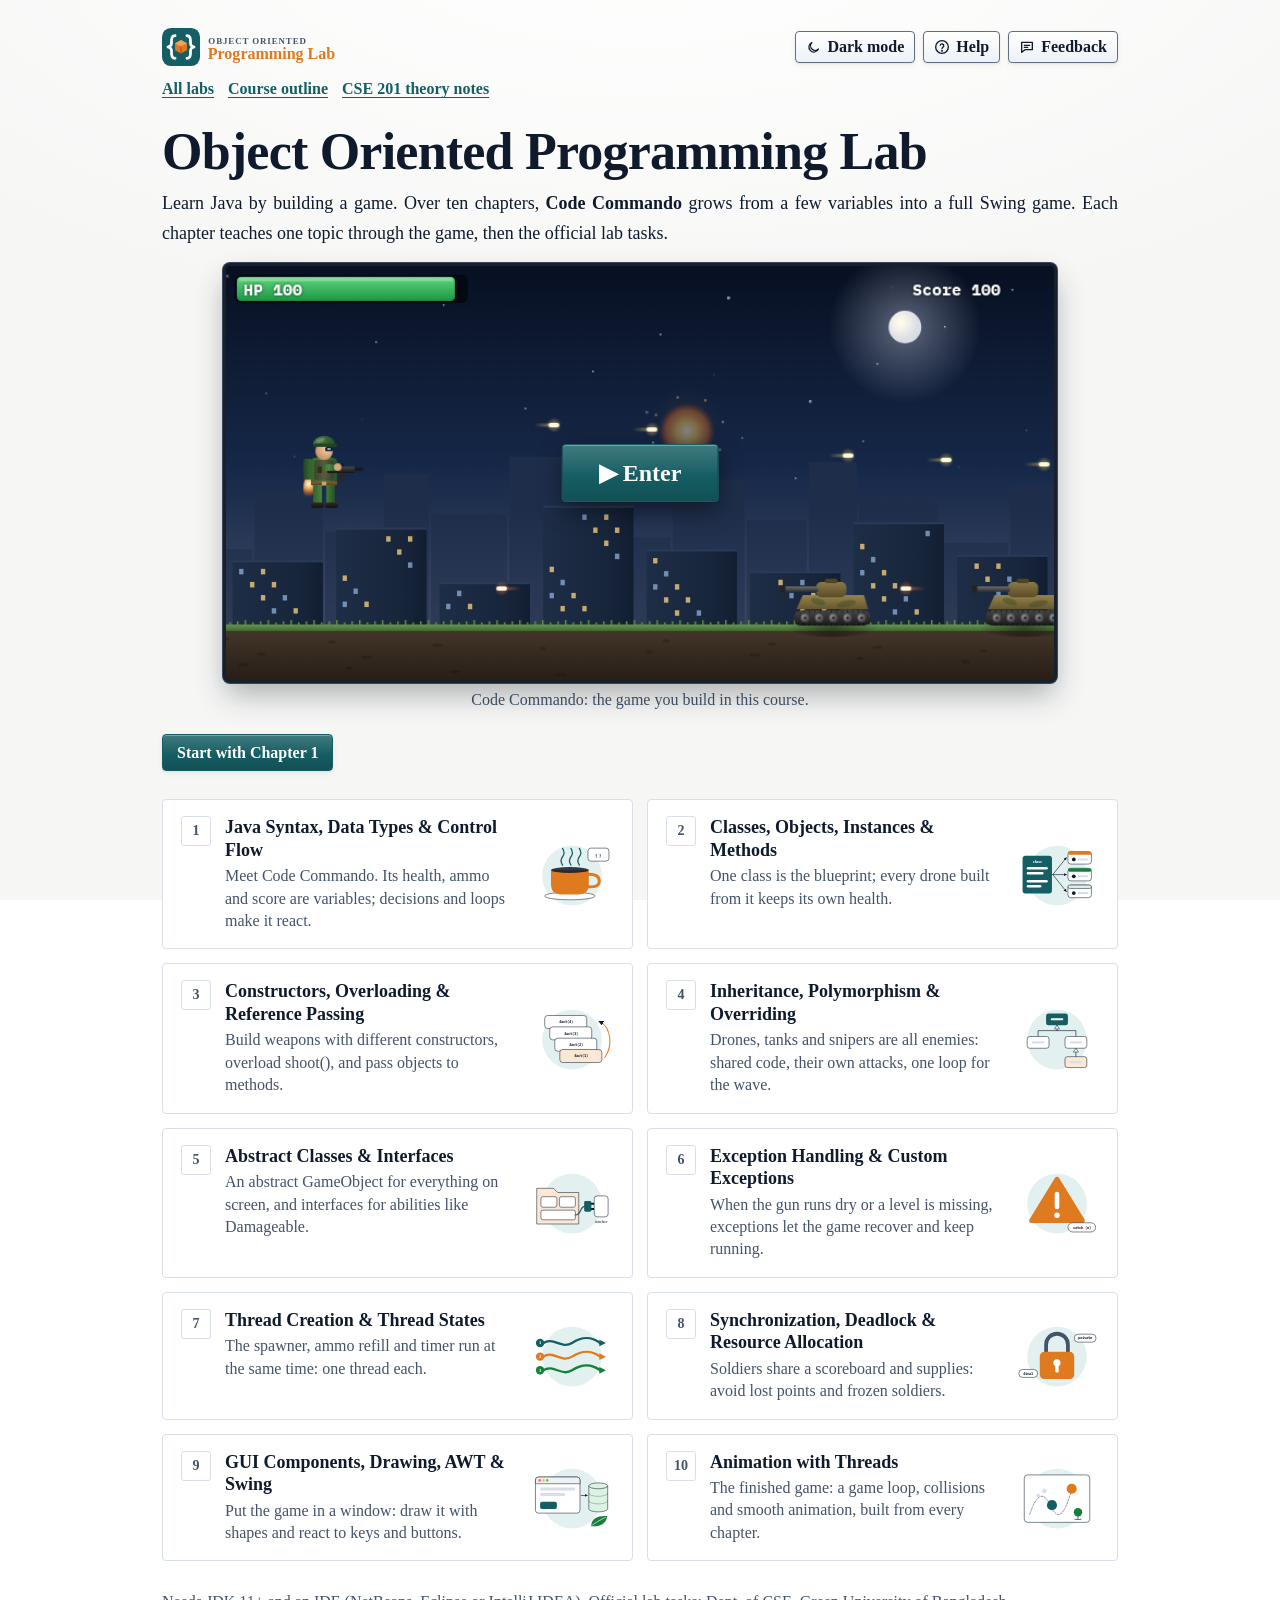
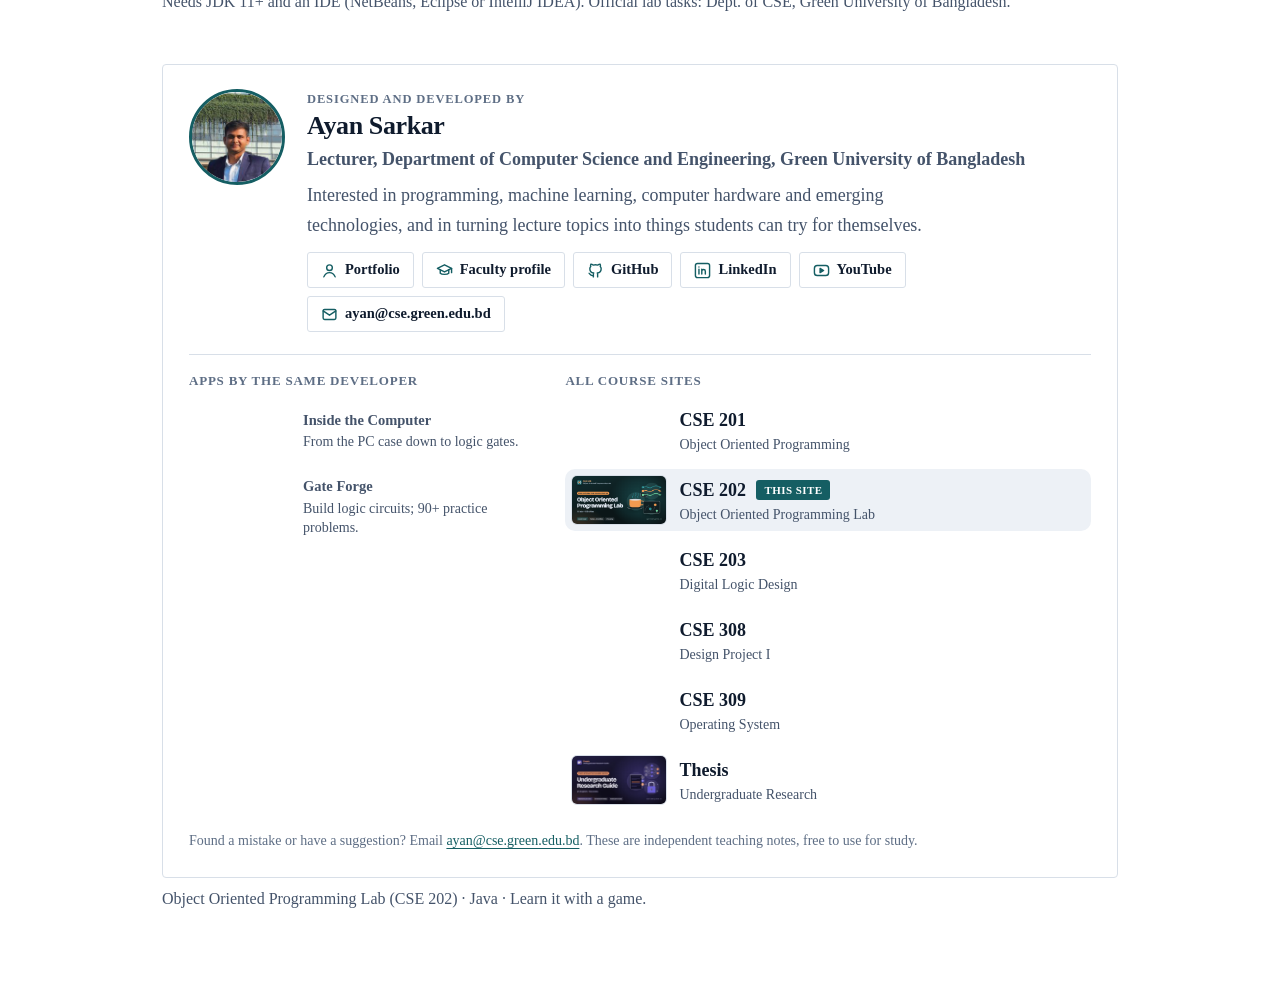
==== commit 8e89df16: "Code Commando as the only code example; review fixes for Chapter 1 - Removed the lab manual's progra" ====
--- a/index.html
+++ b/index.html
@@ -52,7 +52,7 @@
 <div class="g-hero" data-demo="g-hero" data-chapters="[{&quot;n&quot;: 1, &quot;title&quot;: &quot;Java Syntax, Data Types &amp; Control Flow&quot;, &quot;url&quot;: &quot;labs/01-java-basics.html&quot;}, {&quot;n&quot;: 2, &quot;title&quot;: &quot;Classes, Objects, Instances &amp; Methods&quot;, &quot;url&quot;: &quot;labs/02-classes-and-objects.html&quot;}, {&quot;n&quot;: 3, &quot;title&quot;: &quot;Constructors, Overloading &amp; Reference Passing&quot;, &quot;url&quot;: &quot;labs/03-constructors-overloading.html&quot;}, {&quot;n&quot;: 4, &quot;title&quot;: &quot;Inheritance, Polymorphism &amp; Overriding&quot;, &quot;url&quot;: &quot;labs/04-inheritance-polymorphism.html&quot;}, {&quot;n&quot;: 5, &quot;title&quot;: &quot;Abstract Classes &amp; Interfaces&quot;, &quot;url&quot;: &quot;labs/05-abstract-classes-interfaces.html&quot;}, {&quot;n&quot;: 6, &quot;title&quot;: &quot;Exception Handling &amp; Custom Exceptions&quot;, &quot;url&quot;: &quot;labs/06-exception-handling.html&quot;}, {&quot;n&quot;: 7, &quot;title&quot;: &quot;Thread Creation &amp; Thread States&quot;, &quot;url&quot;: &quot;labs/07-threads.html&quot;}, {&quot;n&quot;: 8, &quot;title&quot;: &quot;Synchronization, Deadlock &amp; Resource Allocation&quot;, &quot;url&quot;: &quot;labs/08-synchronization-deadlock.html&quot;}, {&quot;n&quot;: 9, &quot;title&quot;: &quot;GUI Components, Drawing, AWT &amp; Swing&quot;, &quot;url&quot;: &quot;labs/09-gui-swing.html&quot;}, {&quot;n&quot;: 10, &quot;title&quot;: &quot;Animation with Threads&quot;, &quot;url&quot;: &quot;labs/10-animation.html&quot;}]"></div>
 <div class="toolbar-links"><a class="btn pri" href="labs/01-java-basics.html">Start with Chapter 1</a></div>
 <ul class="tlist"><li><a href="labs/01-java-basics.html"><span class="badge">1</span><span><b>Java Syntax, Data Types &amp; Control Flow</b><span class="d">Meet Code Commando. Its health, ammo and score are variables; decisions and loops make it react.</span></span><span class="tart" data-art="1" aria-hidden="true"></span></a></li><li><a href="labs/02-classes-and-objects.html"><span class="badge">2</span><span><b>Classes, Objects, Instances &amp; Methods</b><span class="d">One class is the blueprint; every drone built from it keeps its own health.</span></span><span class="tart" data-art="4" aria-hidden="true"></span></a></li><li><a href="labs/03-constructors-overloading.html"><span class="badge">3</span><span><b>Constructors, Overloading &amp; Reference Passing</b><span class="d">Build weapons with different constructors, overload shoot(), and pass objects to methods.</span></span><span class="tart" data-art="5" aria-hidden="true"></span></a></li><li><a href="labs/04-inheritance-polymorphism.html"><span class="badge">4</span><span><b>Inheritance, Polymorphism &amp; Overriding</b><span class="d">Drones, tanks and snipers are all enemies: shared code, their own attacks, one loop for the wave.</span></span><span class="tart" data-art="7" aria-hidden="true"></span></a></li><li><a href="labs/05-abstract-classes-interfaces.html"><span class="badge">5</span><span><b>Abstract Classes &amp; Interfaces</b><span class="d">An abstract GameObject for everything on screen, and interfaces for abilities like Damageable.</span></span><span class="tart" data-art="9" aria-hidden="true"></span></a></li><li><a href="labs/06-exception-handling.html"><span class="badge">6</span><span><b>Exception Handling &amp; Custom Exceptions</b><span class="d">When the gun runs dry or a level is missing, exceptions let the game recover and keep running.</span></span><span class="tart" data-art="10" aria-hidden="true"></span></a></li><li><a href="labs/07-threads.html"><span class="badge">7</span><span><b>Thread Creation &amp; Thread States</b><span class="d">The spawner, ammo refill and timer run at the same time: one thread each.</span></span><span class="tart" data-art="11" aria-hidden="true"></span></a></li><li><a href="labs/08-synchronization-deadlock.html"><span class="badge">8</span><span><b>Synchronization, Deadlock &amp; Resource Allocation</b><span class="d">Soldiers share a scoreboard and supplies: avoid lost points and frozen soldiers.</span></span><span class="tart" data-art="6" aria-hidden="true"></span></a></li><li><a href="labs/09-gui-swing.html"><span class="badge">9</span><span><b>GUI Components, Drawing, AWT &amp; Swing</b><span class="d">Put the game in a window: draw it with shapes and react to keys and buttons.</span></span><span class="tart" data-art="13" aria-hidden="true"></span></a></li><li><a href="labs/10-animation.html"><span class="badge">10</span><span><b>Animation with Threads</b><span class="d">The finished game: a game loop, collisions and smooth animation, built from every chapter.</span></span><span class="tart" data-art="14" aria-hidden="true"></span></a></li></ul>
-<p class="small muted" style="margin-top:28px">Needs JDK 11+ and an IDE (NetBeans, Eclipse or IntelliJ IDEA). Official lab programs and tasks: Dept. of CSE, Green University of Bangladesh.</p>
+<p class="small muted" style="margin-top:28px">Needs JDK 11+ and an IDE (NetBeans, Eclipse or IntelliJ IDEA). Official lab tasks: Dept. of CSE, Green University of Bangladesh.</p>
 </main>
 <!-- developer -->
 <section class="devcard" aria-labelledby="dev-name">
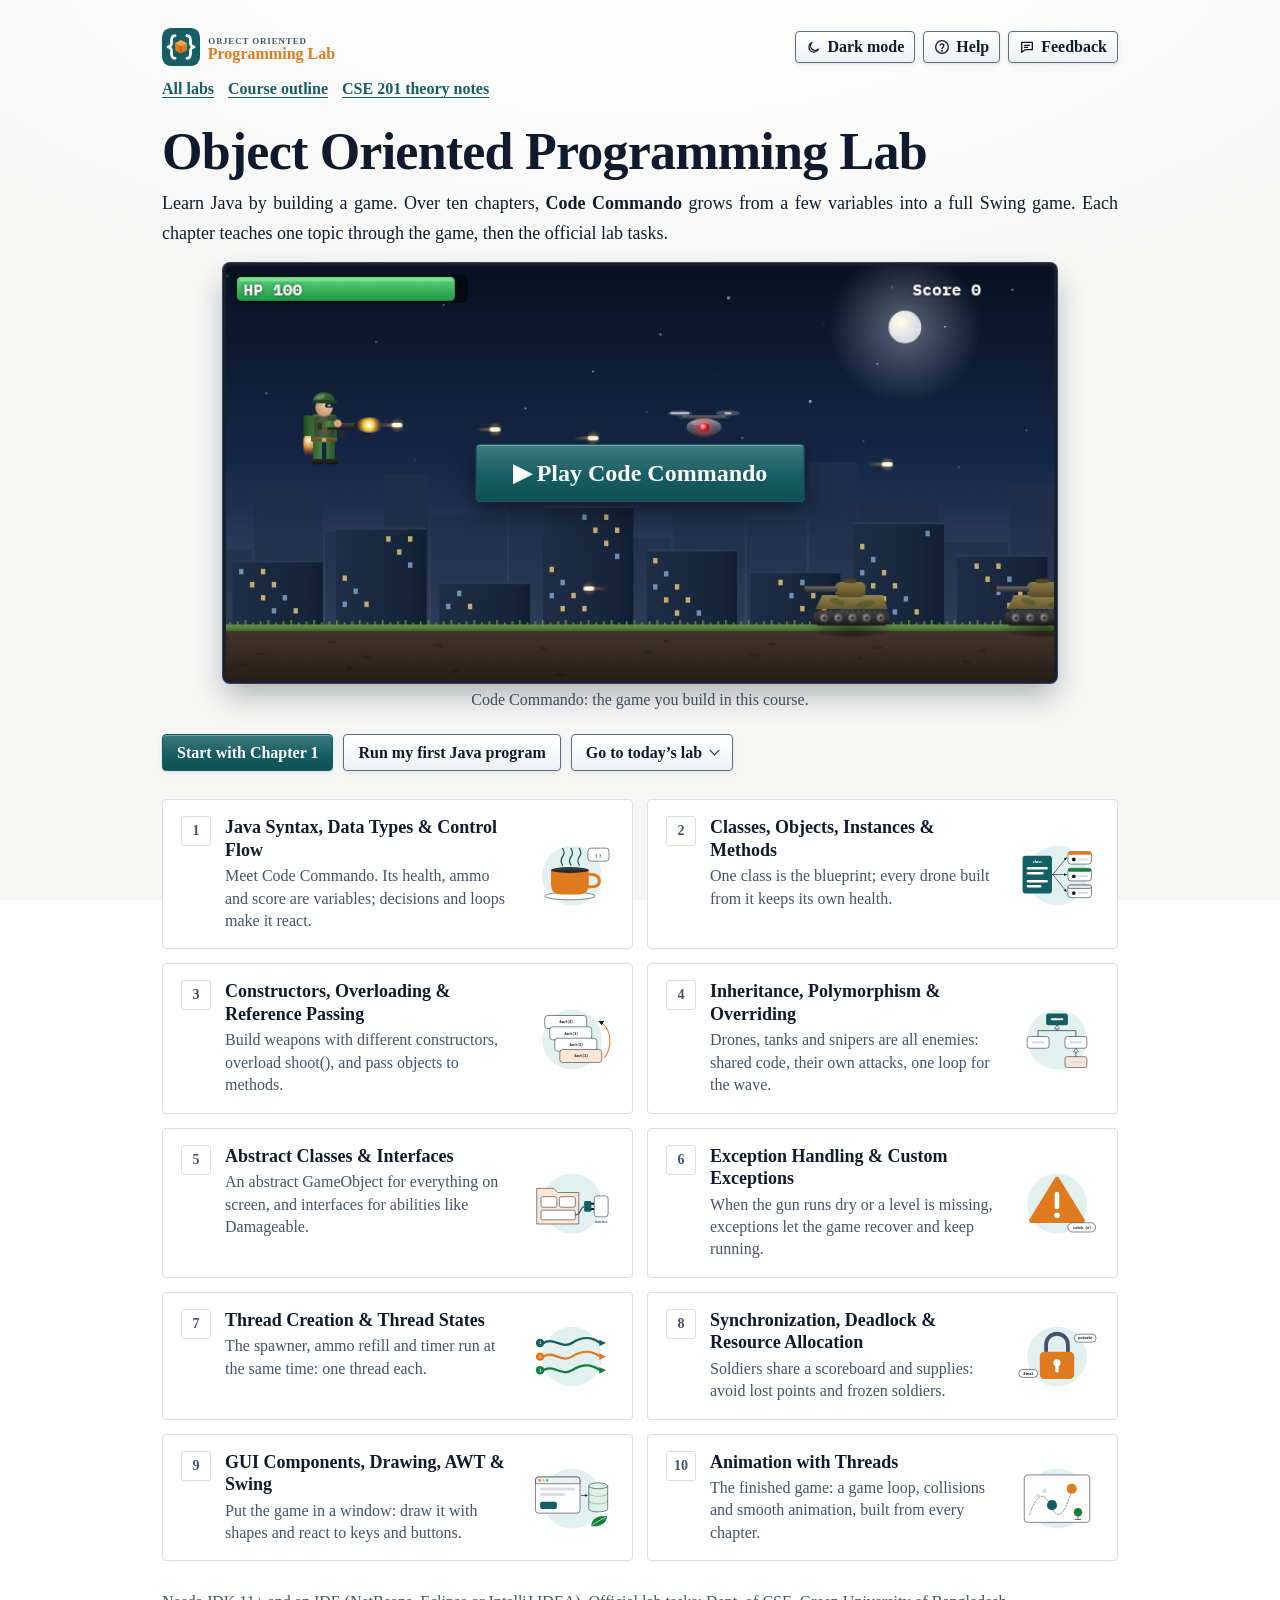
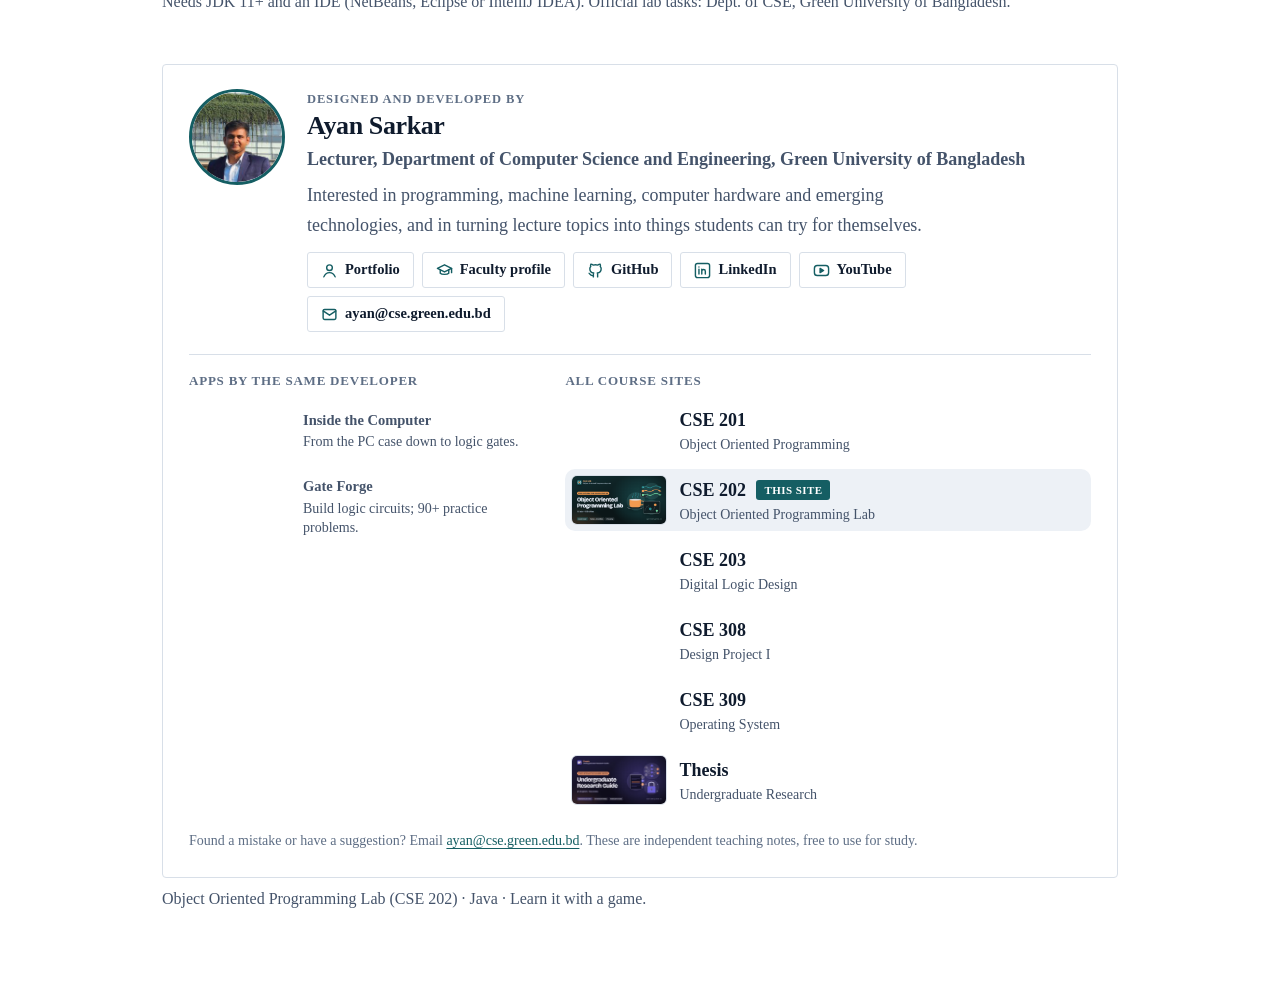
==== commit ac603bff: "Line-by-line code explainer, clearer first run, sample answers - Walkthrough slides in Chapters 1-2 " ====
--- a/index.html
+++ b/index.html
@@ -50,7 +50,7 @@
 <h1>Object Oriented Programming Lab</h1>
 <p class="lead">Learn Java by building a game. Over ten chapters, <b>Code Commando</b> grows from a few variables into a full Swing game. Each chapter teaches one topic through the game, then the official lab tasks.</p>
 <div class="g-hero" data-demo="g-hero" data-chapters="[{&quot;n&quot;: 1, &quot;title&quot;: &quot;Java Syntax, Data Types &amp; Control Flow&quot;, &quot;url&quot;: &quot;labs/01-java-basics.html&quot;}, {&quot;n&quot;: 2, &quot;title&quot;: &quot;Classes, Objects, Instances &amp; Methods&quot;, &quot;url&quot;: &quot;labs/02-classes-and-objects.html&quot;}, {&quot;n&quot;: 3, &quot;title&quot;: &quot;Constructors, Overloading &amp; Reference Passing&quot;, &quot;url&quot;: &quot;labs/03-constructors-overloading.html&quot;}, {&quot;n&quot;: 4, &quot;title&quot;: &quot;Inheritance, Polymorphism &amp; Overriding&quot;, &quot;url&quot;: &quot;labs/04-inheritance-polymorphism.html&quot;}, {&quot;n&quot;: 5, &quot;title&quot;: &quot;Abstract Classes &amp; Interfaces&quot;, &quot;url&quot;: &quot;labs/05-abstract-classes-interfaces.html&quot;}, {&quot;n&quot;: 6, &quot;title&quot;: &quot;Exception Handling &amp; Custom Exceptions&quot;, &quot;url&quot;: &quot;labs/06-exception-handling.html&quot;}, {&quot;n&quot;: 7, &quot;title&quot;: &quot;Thread Creation &amp; Thread States&quot;, &quot;url&quot;: &quot;labs/07-threads.html&quot;}, {&quot;n&quot;: 8, &quot;title&quot;: &quot;Synchronization, Deadlock &amp; Resource Allocation&quot;, &quot;url&quot;: &quot;labs/08-synchronization-deadlock.html&quot;}, {&quot;n&quot;: 9, &quot;title&quot;: &quot;GUI Components, Drawing, AWT &amp; Swing&quot;, &quot;url&quot;: &quot;labs/09-gui-swing.html&quot;}, {&quot;n&quot;: 10, &quot;title&quot;: &quot;Animation with Threads&quot;, &quot;url&quot;: &quot;labs/10-animation.html&quot;}]"></div>
-<div class="toolbar-links"><a class="btn pri" href="labs/01-java-basics.html">Start with Chapter 1</a></div>
+<div class="toolbar-links"><a class="btn pri" href="labs/01-java-basics.html">Start with Chapter 1</a><a class="btn" href="labs/01-java-basics.html#s=9">Run my first Java program</a><details class="docmenu"><summary class="btn">Go to today’s lab</summary><div class="dm-list"><p>Opens the chapter at its lab tasks.</p><a href="labs/01-java-basics.html#s=34">Java Syntax, Data Types &amp; Control Flow<span>Lab 1</span></a><a href="labs/02-classes-and-objects.html#s=27">Classes, Objects, Instances &amp; Methods<span>Lab 2</span></a><a href="labs/03-constructors-overloading.html#s=28">Constructors, Overloading &amp; Reference Passing<span>Lab 3</span></a><a href="labs/04-inheritance-polymorphism.html#s=30">Inheritance, Polymorphism &amp; Overriding<span>Lab 4</span></a><a href="labs/05-abstract-classes-interfaces.html#s=32">Abstract Classes &amp; Interfaces<span>Lab 5</span></a><a href="labs/06-exception-handling.html#s=27">Exception Handling &amp; Custom Exceptions<span>Lab 6</span></a><a href="labs/07-threads.html#s=26">Thread Creation &amp; Thread States<span>Lab 7</span></a><a href="labs/08-synchronization-deadlock.html#s=27">Synchronization, Deadlock &amp; Resource Allocation<span>Lab 8</span></a><a href="labs/09-gui-swing.html#s=31">GUI Components, Drawing, AWT &amp; Swing<span>Lab 9</span></a><a href="labs/10-animation.html#s=39">Animation with Threads<span>Lab 10</span></a></div></details><script>(function(){function shut(e){document.querySelectorAll("details.docmenu[open]").forEach(function(d){if(!e||e.key==="Escape"||!d.contains(e.target))d.removeAttribute("open")})}document.addEventListener("click",shut);document.addEventListener("keydown",function(e){if(e.key==="Escape")shut(e)})})();</script></div>
 <ul class="tlist"><li><a href="labs/01-java-basics.html"><span class="badge">1</span><span><b>Java Syntax, Data Types &amp; Control Flow</b><span class="d">Meet Code Commando. Its health, ammo and score are variables; decisions and loops make it react.</span></span><span class="tart" data-art="1" aria-hidden="true"></span></a></li><li><a href="labs/02-classes-and-objects.html"><span class="badge">2</span><span><b>Classes, Objects, Instances &amp; Methods</b><span class="d">One class is the blueprint; every drone built from it keeps its own health.</span></span><span class="tart" data-art="4" aria-hidden="true"></span></a></li><li><a href="labs/03-constructors-overloading.html"><span class="badge">3</span><span><b>Constructors, Overloading &amp; Reference Passing</b><span class="d">Build weapons with different constructors, overload shoot(), and pass objects to methods.</span></span><span class="tart" data-art="5" aria-hidden="true"></span></a></li><li><a href="labs/04-inheritance-polymorphism.html"><span class="badge">4</span><span><b>Inheritance, Polymorphism &amp; Overriding</b><span class="d">Drones, tanks and snipers are all enemies: shared code, their own attacks, one loop for the wave.</span></span><span class="tart" data-art="7" aria-hidden="true"></span></a></li><li><a href="labs/05-abstract-classes-interfaces.html"><span class="badge">5</span><span><b>Abstract Classes &amp; Interfaces</b><span class="d">An abstract GameObject for everything on screen, and interfaces for abilities like Damageable.</span></span><span class="tart" data-art="9" aria-hidden="true"></span></a></li><li><a href="labs/06-exception-handling.html"><span class="badge">6</span><span><b>Exception Handling &amp; Custom Exceptions</b><span class="d">When the gun runs dry or a level is missing, exceptions let the game recover and keep running.</span></span><span class="tart" data-art="10" aria-hidden="true"></span></a></li><li><a href="labs/07-threads.html"><span class="badge">7</span><span><b>Thread Creation &amp; Thread States</b><span class="d">The spawner, ammo refill and timer run at the same time: one thread each.</span></span><span class="tart" data-art="11" aria-hidden="true"></span></a></li><li><a href="labs/08-synchronization-deadlock.html"><span class="badge">8</span><span><b>Synchronization, Deadlock &amp; Resource Allocation</b><span class="d">Soldiers share a scoreboard and supplies: avoid lost points and frozen soldiers.</span></span><span class="tart" data-art="6" aria-hidden="true"></span></a></li><li><a href="labs/09-gui-swing.html"><span class="badge">9</span><span><b>GUI Components, Drawing, AWT &amp; Swing</b><span class="d">Put the game in a window: draw it with shapes and react to keys and buttons.</span></span><span class="tart" data-art="13" aria-hidden="true"></span></a></li><li><a href="labs/10-animation.html"><span class="badge">10</span><span><b>Animation with Threads</b><span class="d">The finished game: a game loop, collisions and smooth animation, built from every chapter.</span></span><span class="tart" data-art="14" aria-hidden="true"></span></a></li></ul>
 <p class="small muted" style="margin-top:28px">Needs JDK 11+ and an IDE (NetBeans, Eclipse or IntelliJ IDEA). Official lab tasks: Dept. of CSE, Green University of Bangladesh.</p>
 </main>
--- a/css/style.css
+++ b/css/style.css
@@ -1062,6 +1062,8 @@
 .jr-ex{display:block;margin-top:3px;font-size:var(--text-small,16px);line-height:1.45;color:var(--ink-2);text-decoration:none}
 .jr-ex:hover{color:var(--ac-ink);text-decoration:underline;text-underline-offset:3px}
 @media (max-width:820px){.journey{grid-template-columns:1fr;gap:18px}}
+/* a line under the home-page buttons (Thesis: what the worked thesis offers) */
+.toolbar-links+.tl-note{margin:10px 0 0;font-size:15px;color:var(--ink-2)}
 /* a menu button beside "Start" on a home page (CSE-308: the example documents) */
 .docmenu{position:relative;display:inline-block}
 .docmenu>summary{list-style:none;cursor:pointer;gap:9px}
--- a/css/game.css
+++ b/css/game.css
@@ -250,6 +250,32 @@
   .slide .g-side pre.code{max-height:60vh}
 }
 
+/* ---- "Read it line by line" (data-demo="g-explain"): the code on the left, one step at a time on the right ---- */
+.g-explain{display:grid;grid-template-columns:minmax(0,1fr) minmax(260px,31%);gap:22px;align-items:start}
+.g-explain .g-ex-code{max-height:min(64vh,620px);overflow:auto;margin:0}
+.g-ex-panel{display:flex;flex-direction:column;gap:10px;min-width:0;text-align:left}
+.g-ex-panel *{text-align:left}
+.g-ex-ctl{display:flex;flex-wrap:wrap;gap:6px;align-items:center;margin:0}
+.g-ex-ctl .trace-count{margin-left:auto;font:600 13px var(--f-head);color:var(--ink-2)}
+.g-ex-where{margin:4px 0 0;font:600 13px var(--f-head);color:var(--ac-ink);text-transform:uppercase;letter-spacing:.04em}
+.g-ex-text{font-size:1.06em;line-height:1.55}
+.g-ex-text > div > p{margin:0}
+.g-ex-sum b{display:block;margin-bottom:6px}
+.g-ex-sum .walk-notes{margin:0;padding-left:1.1em}
+.g-ex-sum .walk-notes li+li{margin-top:6px}
+.g-ex-all{margin:0;padding-left:1.3em;font-size:.92em;max-height:min(52vh,520px);overflow:auto}
+.g-ex-all li+li{margin-top:10px}
+.g-ex-jump{display:block;border:0;background:none;padding:0;margin:0 0 2px;font:600 12px var(--f-head);color:var(--ac-ink);text-transform:uppercase;letter-spacing:.04em;cursor:pointer}
+.g-ex-jump:hover{text-decoration:underline}
+@media (max-width:900px),(pointer:coarse) and (max-height:540px){.g-explain{grid-template-columns:1fr}.g-explain .g-ex-code{max-height:min(40vh,360px)}}
+
+/* "Check your answer" under a lab task: a sample result, visible before the hint */
+.task-check{margin:12px 0 6px;padding:8px 12px;border:1px solid var(--line);border-radius:4px;font-size:.8em}
+
+/* setup slides with a step list beside a screenshot (Your first project in NetBeans: 7 steps): keep it on one screen */
+body.deck-page .slide .os-steps.pick li{font-size:var(--pj-sm)!important;line-height:1.4;padding:4px 10px;margin-bottom:3px}
+.slide .os-right .os-shot img{max-height:calc(100vh - 490px);width:auto;max-width:100%;margin:0 auto}
+
 /* look: plain styling */
 .g-cvs{border-radius:4px}
 .g-status{border-radius:4px;border:1px solid var(--line);border-left:1px solid var(--line)}
@@ -304,6 +330,8 @@
 .jr-ex{display:block;margin-top:3px;font-size:var(--text-small,16px);line-height:1.45;color:var(--ink-2);text-decoration:none}
 .jr-ex:hover{color:var(--ac-ink);text-decoration:underline;text-underline-offset:3px}
 @media (max-width:820px){.journey{grid-template-columns:1fr;gap:18px}}
+/* a line under the home-page buttons (Thesis: what the worked thesis offers) */
+.toolbar-links+.tl-note{margin:10px 0 0;font-size:15px;color:var(--ink-2)}
 /* a menu button beside "Start" on a home page (CSE-308: the example documents) */
 .docmenu{position:relative;display:inline-block}
 .docmenu>summary{list-style:none;cursor:pointer;gap:9px}
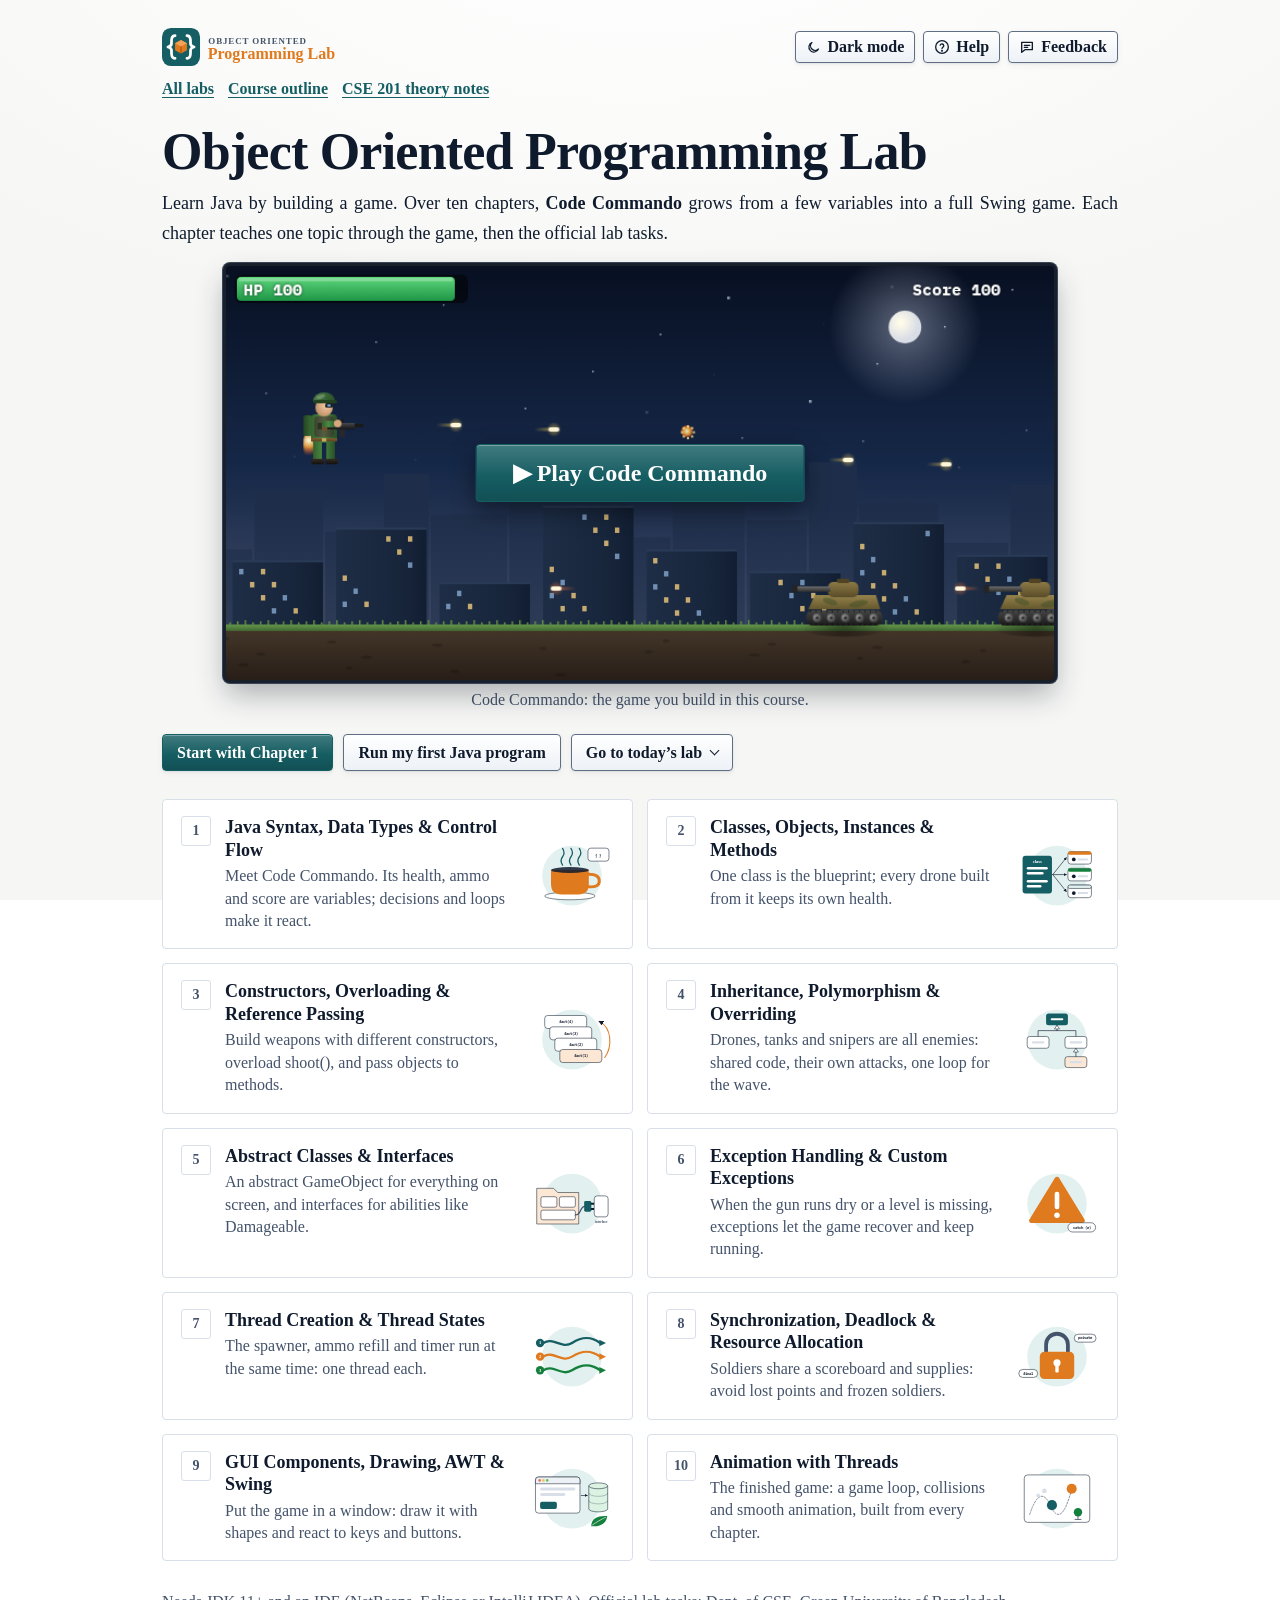
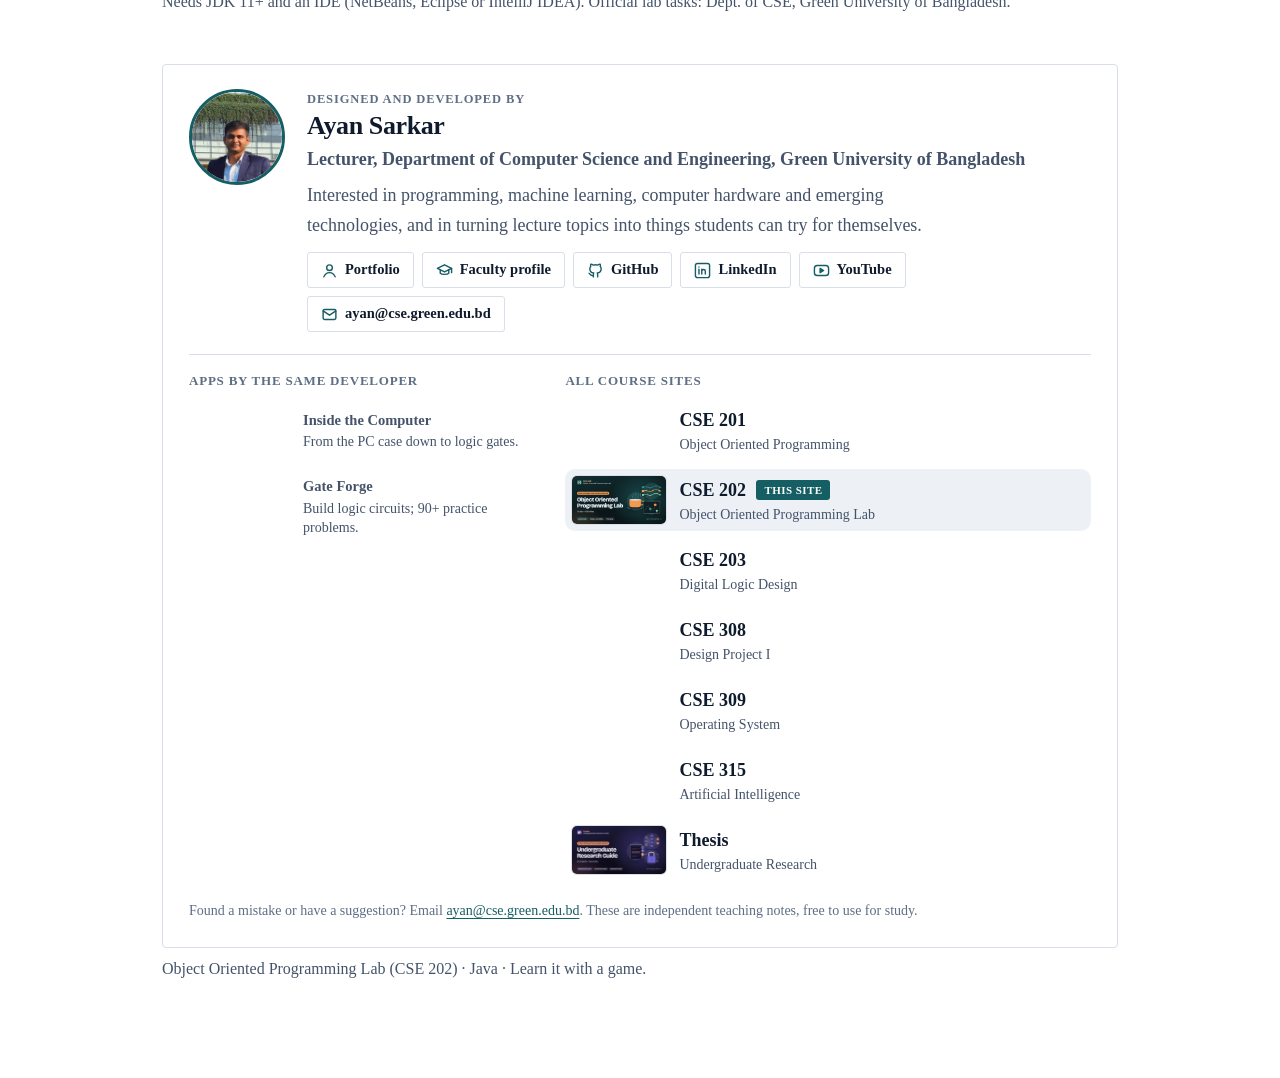
==== commit a861b9b3: "Link the new CSE 315 Artificial Intelligence site from the course list Co-Authored-By: Claude Opus 5" ====
--- a/index.html
+++ b/index.html
@@ -76,7 +76,7 @@
 <div class="dev-id"><p class="dev-k">Designed and developed by</p><h2 id="dev-name">Ayan Sarkar</h2><p class="dev-role">Lecturer, Department of Computer Science and Engineering, Green University of Bangladesh</p><p class="dev-about">Interested in programming, machine learning, computer hardware and emerging technologies, and in turning lecture topics into things students can try for themselves.</p>
 <nav class="dev-links" aria-label="Developer links"><a href="https://ayan-1829.github.io/" target="_blank" rel="noopener"><svg viewBox="0 0 24 24" width="17" height="17" aria-hidden="true" fill="none" stroke="currentColor" stroke-width="2" stroke-linecap="round" stroke-linejoin="round"><circle cx="12" cy="8" r="4"/><path d="M4 21c1.5-4 4.5-6 8-6s6.5 2 8 6"/></svg><span>Portfolio</span></a><a href="https://cse.green.edu.bd/faculties/mr-ayan-sarkar" target="_blank" rel="noopener"><svg viewBox="0 0 24 24" width="17" height="17" aria-hidden="true" fill="none" stroke="currentColor" stroke-width="2" stroke-linecap="round" stroke-linejoin="round"><path d="M2 9l10-5 10 5-10 5z"/><path d="M6 11v5c2 2 10 2 12 0v-5"/><path d="M22 9v6"/></svg><span>Faculty profile</span></a><a href="https://github.com/Ayan-1829" target="_blank" rel="noopener"><svg viewBox="0 0 24 24" width="17" height="17" aria-hidden="true" fill="none" stroke="currentColor" stroke-width="2" stroke-linecap="round" stroke-linejoin="round"><path d="M9 19c-4.5 1.5-4.5-2.5-6-3m12 5v-3.5c0-1 .1-1.4-.5-2 2.8-.3 5.5-1.4 5.5-6a4.6 4.6 0 0 0-1.3-3.2 4.2 4.2 0 0 0-.1-3.2s-1.1-.3-3.5 1.3a12 12 0 0 0-6.2 0C6.5 2.8 5.4 3.1 5.4 3.1a4.2 4.2 0 0 0-.1 3.2A4.6 4.6 0 0 0 4 9.5c0 4.6 2.7 5.7 5.5 6-.6.6-.6 1.2-.5 2V21"/></svg><span>GitHub</span></a><a href="https://www.linkedin.com/in/ayansarkar1829" target="_blank" rel="noopener"><svg viewBox="0 0 24 24" width="17" height="17" aria-hidden="true" fill="none" stroke="currentColor" stroke-width="2" stroke-linecap="round" stroke-linejoin="round"><rect x="2" y="2" width="20" height="20" rx="3"/><path d="M7 10v7M7 7v.01M11 17v-4a2.5 2.5 0 0 1 5 0v4M11 10v7"/></svg><span>LinkedIn</span></a><a href="https://www.youtube.com/@ayansarkar1829" target="_blank" rel="noopener"><svg viewBox="0 0 24 24" width="17" height="17" aria-hidden="true" fill="none" stroke="currentColor" stroke-width="2" stroke-linecap="round" stroke-linejoin="round"><rect x="2" y="5" width="20" height="14" rx="4"/><path d="M10 9l5 3-5 3z" fill="currentColor"/></svg><span>YouTube</span></a><a href="mailto:ayan@cse.green.edu.bd"><svg viewBox="0 0 24 24" width="17" height="17" aria-hidden="true" fill="none" stroke="currentColor" stroke-width="2" stroke-linecap="round" stroke-linejoin="round"><rect x="3" y="5" width="18" height="14" rx="2"/><path d="M3 7l9 6 9-6"/></svg><span>ayan@cse.green.edu.bd</span></a></nav></div></div>
 <div class="dev-cols"><div><h3>Apps by the same developer</h3><ul class="dev-apps"><li><a class="dev-item" href="https://ayan-1829.github.io/inside-the-computer/" target="_blank" rel="noopener"><img class="dev-thumb" src="https://ayan-1829.github.io/inside-the-computer/og-image.png" alt="" width="96" height="50" loading="lazy" onerror="this.style.visibility='hidden'"><span class="dev-txt"><b>Inside the Computer</b><span>From the PC case down to logic gates.</span></span></a></li><li><a class="dev-item" href="https://gate-forge.netlify.app/" target="_blank" rel="noopener"><img class="dev-thumb" src="https://gate-forge.netlify.app/og-image.png" alt="" width="96" height="50" loading="lazy" onerror="this.style.visibility='hidden'"><span class="dev-txt"><b>Gate Forge</b><span>Build logic circuits; 90+ practice problems.</span></span></a></li></ul></div>
-<div><h3>All course sites</h3><ul class="dev-courses"><li><a class="dev-item" href="https://ayan-1829.github.io/CSE-201-Object-Oriented-Programming/"><img class="dev-thumb" src="https://ayan-1829.github.io/CSE-201-Object-Oriented-Programming/img/og/home.png" alt="" width="96" height="50" loading="lazy" onerror="this.style.visibility='hidden'"><span class="dev-txt"><b>CSE 201</b><span>Object Oriented Programming</span></span></a></li><li><div class="dev-item dev-here"><img class="dev-thumb" src="https://ayan-1829.github.io/CSE-202-Object-Oriented-Programming-Lab/img/og/home.png" alt="" width="96" height="50" loading="lazy" onerror="this.style.visibility='hidden'"><span class="dev-txt"><b>CSE 202 <span class="dev-tag">this site</span></b><span>Object Oriented Programming Lab</span></span></div></li><li><a class="dev-item" href="https://ayan-1829.github.io/CSE-203-Digital-Logic-Design/"><img class="dev-thumb" src="https://ayan-1829.github.io/CSE-203-Digital-Logic-Design/img/og/home.png" alt="" width="96" height="50" loading="lazy" onerror="this.style.visibility='hidden'"><span class="dev-txt"><b>CSE 203</b><span>Digital Logic Design</span></span></a></li><li><a class="dev-item" href="https://ayan-1829.github.io/CSE-308-Design-Project-I/"><img class="dev-thumb" src="https://ayan-1829.github.io/CSE-308-Design-Project-I/img/og/home.png" alt="" width="96" height="50" loading="lazy" onerror="this.style.visibility='hidden'"><span class="dev-txt"><b>CSE 308</b><span>Design Project I</span></span></a></li><li><a class="dev-item" href="https://ayan-1829.github.io/CSE-309-Operating-System/"><img class="dev-thumb" src="https://ayan-1829.github.io/CSE-309-Operating-System/img/og/home.png" alt="" width="96" height="50" loading="lazy" onerror="this.style.visibility='hidden'"><span class="dev-txt"><b>CSE 309</b><span>Operating System</span></span></a></li><li><a class="dev-item" href="https://ayan-1829.github.io/Thesis/"><img class="dev-thumb" src="img/thesis-card.jpg" alt="" width="96" height="50" loading="lazy" onerror="this.style.visibility='hidden'"><span class="dev-txt"><b>Thesis</b><span>Undergraduate Research</span></span></a></li></ul></div></div>
+<div><h3>All course sites</h3><ul class="dev-courses"><li><a class="dev-item" href="https://ayan-1829.github.io/CSE-201-Object-Oriented-Programming/"><img class="dev-thumb" src="https://ayan-1829.github.io/CSE-201-Object-Oriented-Programming/img/og/home.png" alt="" width="96" height="50" loading="lazy" onerror="this.style.visibility='hidden'"><span class="dev-txt"><b>CSE 201</b><span>Object Oriented Programming</span></span></a></li><li><div class="dev-item dev-here"><img class="dev-thumb" src="https://ayan-1829.github.io/CSE-202-Object-Oriented-Programming-Lab/img/og/home.png" alt="" width="96" height="50" loading="lazy" onerror="this.style.visibility='hidden'"><span class="dev-txt"><b>CSE 202 <span class="dev-tag">this site</span></b><span>Object Oriented Programming Lab</span></span></div></li><li><a class="dev-item" href="https://ayan-1829.github.io/CSE-203-Digital-Logic-Design/"><img class="dev-thumb" src="https://ayan-1829.github.io/CSE-203-Digital-Logic-Design/img/og/home.png" alt="" width="96" height="50" loading="lazy" onerror="this.style.visibility='hidden'"><span class="dev-txt"><b>CSE 203</b><span>Digital Logic Design</span></span></a></li><li><a class="dev-item" href="https://ayan-1829.github.io/CSE-308-Design-Project-I/"><img class="dev-thumb" src="https://ayan-1829.github.io/CSE-308-Design-Project-I/img/og/home.png" alt="" width="96" height="50" loading="lazy" onerror="this.style.visibility='hidden'"><span class="dev-txt"><b>CSE 308</b><span>Design Project I</span></span></a></li><li><a class="dev-item" href="https://ayan-1829.github.io/CSE-309-Operating-System/"><img class="dev-thumb" src="https://ayan-1829.github.io/CSE-309-Operating-System/img/og/home.png" alt="" width="96" height="50" loading="lazy" onerror="this.style.visibility='hidden'"><span class="dev-txt"><b>CSE 309</b><span>Operating System</span></span></a></li><li><a class="dev-item" href="https://ayan-1829.github.io/CSE-315-Artificial-Intelligence/"><img class="dev-thumb" src="https://ayan-1829.github.io/CSE-315-Artificial-Intelligence/img/og/home.png" alt="" width="96" height="50" loading="lazy" onerror="this.style.visibility='hidden'"><span class="dev-txt"><b>CSE 315</b><span>Artificial Intelligence</span></span></a></li><li><a class="dev-item" href="https://ayan-1829.github.io/Thesis/"><img class="dev-thumb" src="img/thesis-card.jpg" alt="" width="96" height="50" loading="lazy" onerror="this.style.visibility='hidden'"><span class="dev-txt"><b>Thesis</b><span>Undergraduate Research</span></span></a></li></ul></div></div>
 <p class="dev-note">Found a mistake or have a suggestion? Email <a href="mailto:ayan@cse.green.edu.bd?subject=Course%20site%20feedback">ayan@cse.green.edu.bd</a>. These are independent teaching notes, free to use for study.</p>
 </section>
 <!-- /developer -->
